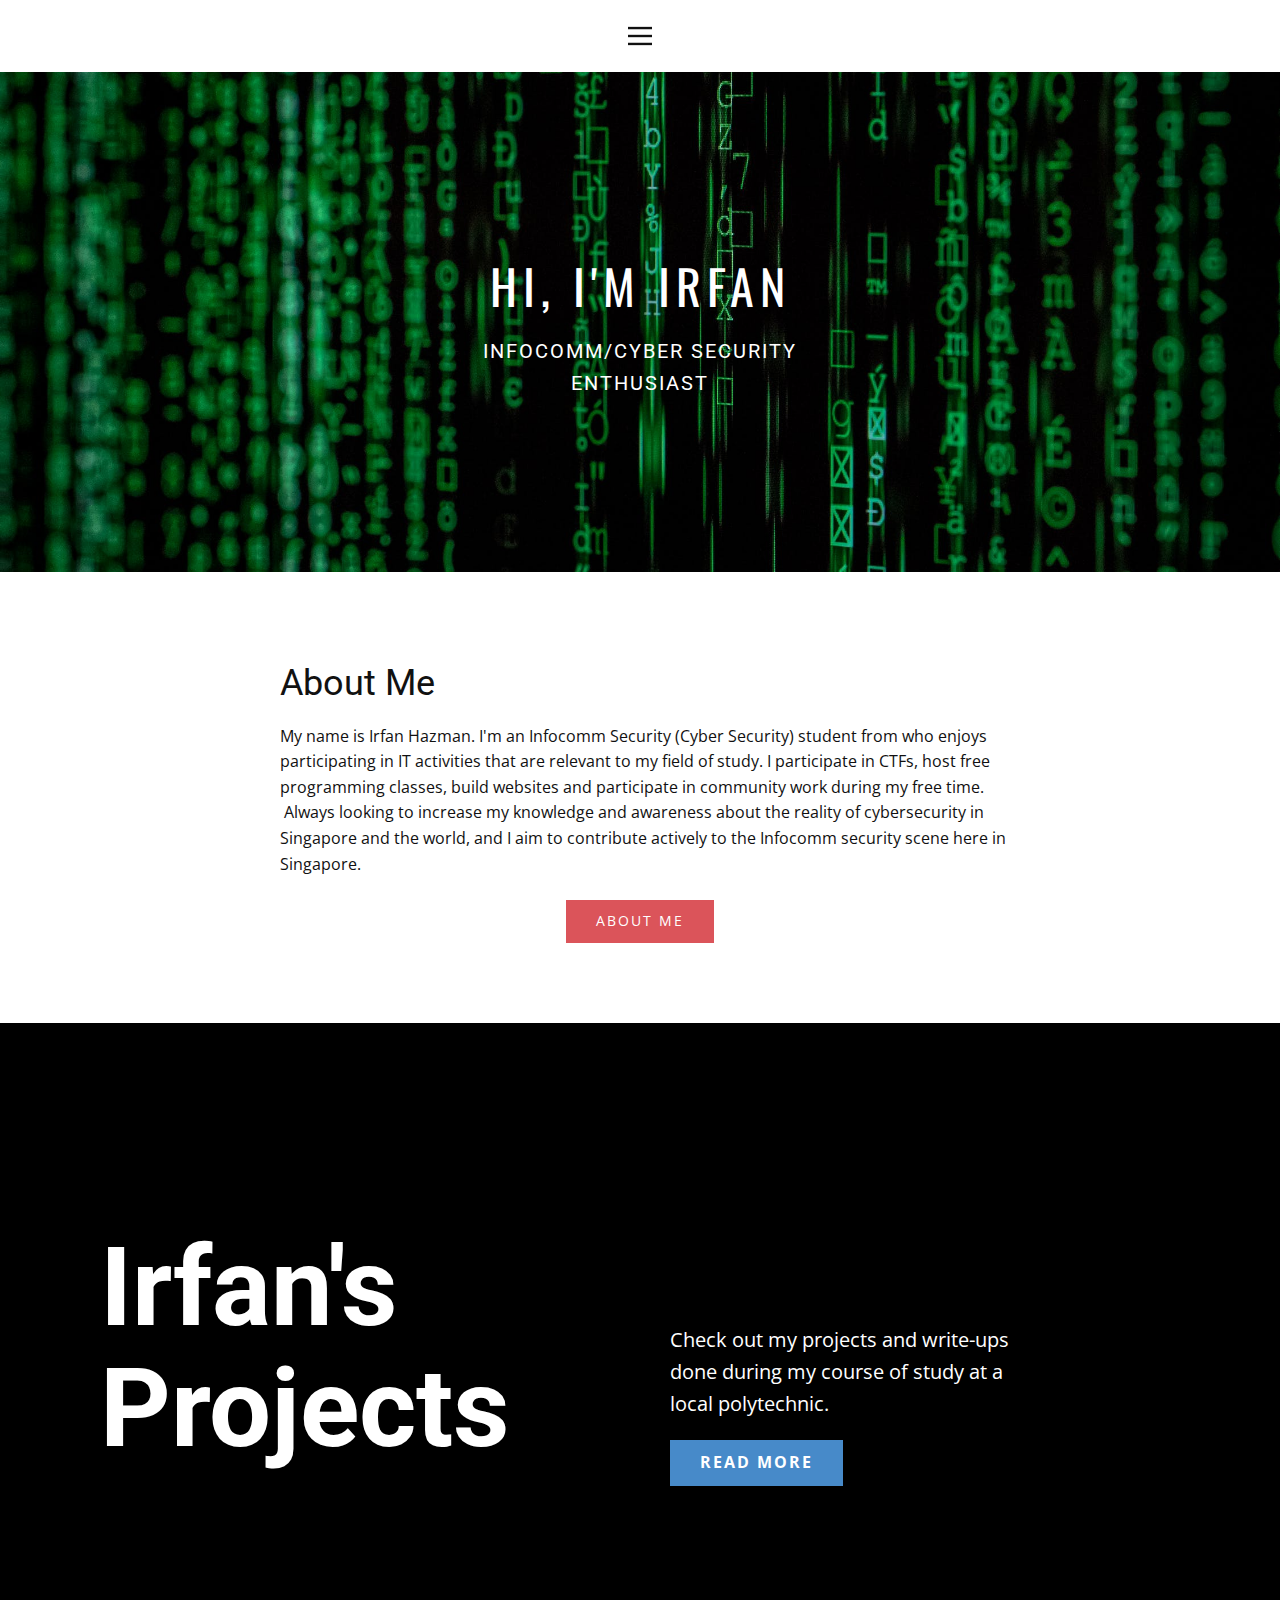
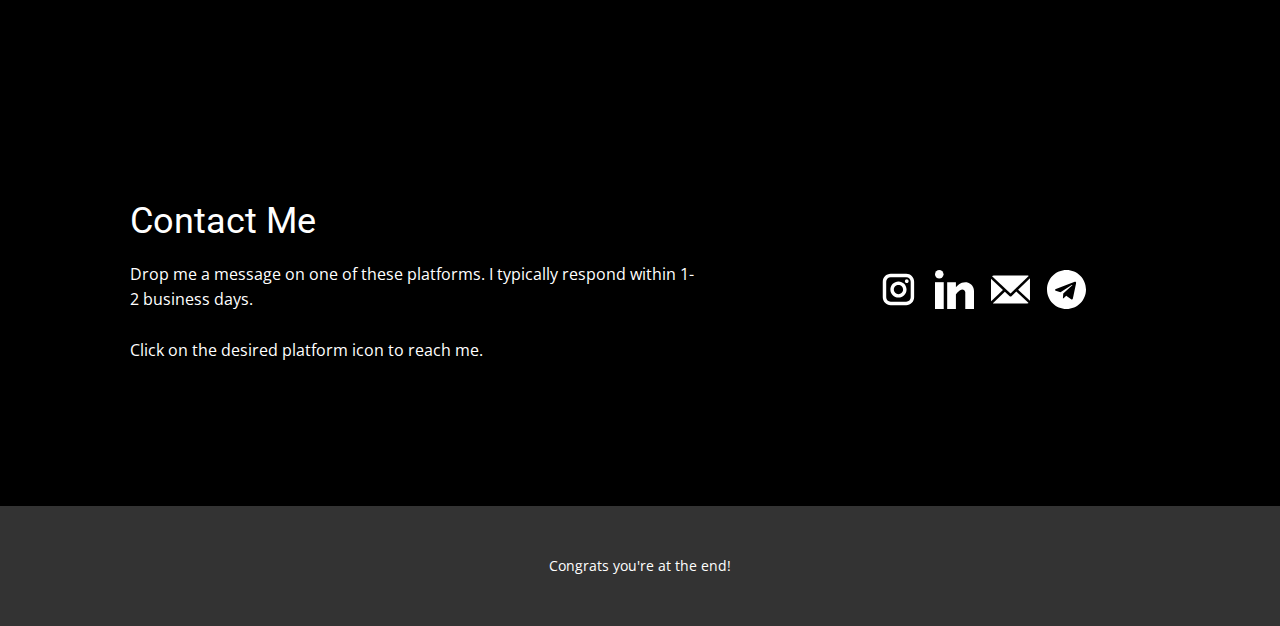
==== index.html @ 9d238572 "Add files via upload" ====
<!DOCTYPE html>
<html style="font-size: 16px;">
  <head>
    <meta name="viewport" content="width=device-width, initial-scale=1.0">
    <meta charset="utf-8">
    <meta name="keywords" content="About Me, Irfan's Projects, Contact Me">
    <meta name="description" content="">
    <meta name="page_type" content="np-template-header-footer-from-plugin">
    <title>Home</title>
    <link rel="stylesheet" href="nicepage.css" media="screen">
<link rel="stylesheet" href="Home.css" media="screen">
    <script class="u-script" type="text/javascript" src="jquery-1.9.1.min.js" defer=""></script>
    <script class="u-script" type="text/javascript" src="nicepage.js" defer=""></script>
    <meta name="generator" content="Nicepage 3.23.8, nicepage.com">
    <link id="u-theme-google-font" rel="stylesheet" href="https://fonts.googleapis.com/css?family=Roboto:100,100i,300,300i,400,400i,500,500i,700,700i,900,900i|Open+Sans:300,300i,400,400i,600,600i,700,700i,800,800i">
    <link id="u-page-google-font" rel="stylesheet" href="https://fonts.googleapis.com/css?family=Oswald:200,300,400,500,600,700">
    
    
    
    
    
    <script type="application/ld+json">{
		"@context": "http://schema.org",
		"@type": "Organization",
		"name": "",
		"url": "/"
}</script>
    <meta name="theme-color" content="#478ac9">
    <meta property="og:title" content="Home">
    <meta property="og:type" content="website">
    <link rel="canonical" href="/">
  </head>
  <body data-home-page="https://website616042.nicepage.io/Home.html?version=d0e477d8-bb2a-49f3-bf88-61b146ef8f13" data-home-page-title="Home" class="u-body"><header class="u-clearfix u-header u-header" id="sec-cc07"><div class="u-clearfix u-sheet u-sheet-1">
        <nav class="u-align-left u-menu u-menu-dropdown u-offcanvas u-menu-1" data-responsive-from="XL">
          <div class="menu-collapse">
            <a class="u-button-style u-nav-link" href="#" style="padding: 4px 0px; font-size: calc(1em + 8px);">
              <svg class="u-svg-link" preserveAspectRatio="xMidYMin slice" viewBox="0 0 302 302" style=""><use xlink:href="#svg-5c50"></use></svg>
              <svg xmlns="http://www.w3.org/2000/svg" xmlns:xlink="http://www.w3.org/1999/xlink" version="1.1" id="svg-5c50" x="0px" y="0px" viewBox="0 0 302 302" style="enable-background:new 0 0 302 302;" xml:space="preserve" class="u-svg-content"><g><rect y="36" width="302" height="30"></rect><rect y="236" width="302" height="30"></rect><rect y="136" width="302" height="30"></rect>
</g><g></g><g></g><g></g><g></g><g></g><g></g><g></g><g></g><g></g><g></g><g></g><g></g><g></g><g></g><g></g></svg>
            </a>
          </div>
          <div class="u-custom-menu u-nav-container">
            <ul class="u-nav u-unstyled u-nav-1"><li class="u-nav-item"><a class="u-button-style u-nav-link" href="Home.html">Home</a>
</li><li class="u-nav-item"><a class="u-button-style u-nav-link" href="About-Me.html">About Me</a>
</li></ul>
          </div>
          <div class="u-custom-menu u-nav-container-collapse">
            <div class="u-align-center u-black u-container-style u-inner-container-layout u-opacity u-opacity-95 u-sidenav">
              <div class="u-sidenav-overflow">
                <div class="u-menu-close"></div>
                <ul class="u-align-center u-nav u-popupmenu-items u-unstyled u-nav-2"><li class="u-nav-item"><a class="u-button-style u-nav-link" href="Home.html">Home</a>
</li><li class="u-nav-item"><a class="u-button-style u-nav-link" href="About-Me.html">About Me</a>
</li></ul>
              </div>
            </div>
            <div class="u-black u-menu-overlay u-opacity u-opacity-70"></div>
          </div>
        </nav>
      </div></header>
    <section class="u-align-center u-clearfix u-image u-section-1" id="sec-747d">
      <div class="u-clearfix u-sheet u-sheet-1">
        <h3 class="u-custom-font u-font-oswald u-text u-text-body-alt-color u-text-default u-text-1">Hi, i'm Irfan</h3>
        <p class="u-custom-font u-heading-font u-text u-text-body-alt-color u-text-2">infocomm/cyber security enthusiast</p>
      </div>
    </section>
    <section class="u-align-center u-clearfix u-section-2" id="sec-9cad">
      <div class="u-clearfix u-sheet u-valign-middle u-sheet-1">
        <div class="u-container-style u-group u-group-1">
          <div class="u-container-layout u-container-layout-1">
            <h2 class="u-text u-text-default u-text-1">About Me</h2>
            <p class="u-text u-text-2">My name is Irfan Hazman. I'm an Infocomm Security (Cyber Security) student from who enjoys participating in IT activities that are relevant to my field of study. I participate in CTFs, host free programming classes, build websites and participate in community work during my free time. &nbsp;Always looking to increase my knowledge and awareness about the reality of cybersecurity in Singapore and the world, and I aim to contribute actively to the Infocomm security scene here in Singapore.</p>
            <a href="#" class="u-btn u-button-style u-palette-2-base u-btn-1">About me</a>
          </div>
        </div>
      </div>
    </section>
    <section class="u-black u-clearfix u-section-3" id="carousel_08a4">
      <div class="u-clearfix u-sheet u-valign-middle-lg u-valign-middle-md u-valign-middle-xl u-sheet-1">
        <div class="u-clearfix u-expanded-width u-layout-wrap u-layout-wrap-1">
          <div class="u-layout">
            <div class="u-layout-row">
              <div class="u-align-right u-container-style u-layout-cell u-size-30 u-layout-cell-1">
                <div class="u-container-layout u-valign-middle u-container-layout-1">
                  <h1 class="u-align-left u-text u-text-1">Irfan's Projects</h1>
                </div>
              </div>
              <div class="u-container-style u-layout-cell u-size-30 u-layout-cell-2">
                <div class="u-container-layout u-valign-middle u-container-layout-2">
                  <p class="u-text u-text-2">Check out my projects and write-ups done during my course of study at a local polytechnic.&nbsp;</p>
                  <a href="/About-Me.html" data-page-id="616522" class="u-btn u-button-style u-palette-1-base u-btn-1" target="_blank">read more</a>
                </div>
              </div>
            </div>
          </div>
        </div>
      </div>
    </section>
    <section class="u-black u-clearfix u-section-4" id="sec-6b41">
      <div class="u-clearfix u-sheet u-valign-middle u-sheet-1">
        <div class="u-clearfix u-expanded-width u-layout-wrap u-layout-wrap-1">
          <div class="u-layout">
            <div class="u-layout-row">
              <div class="u-align-left u-container-style u-layout-cell u-left-cell u-size-32-md u-size-32-sm u-size-32-xs u-size-36-lg u-size-36-xl u-layout-cell-1">
                <div class="u-container-layout u-container-layout-1">
                  <h2 class="u-text u-text-default u-text-1">Contact Me</h2>
                  <p class="u-text u-text-2">Drop me a message on one of these platforms. I typically respond within 1-2 business days.<br>
                    <br>Click on the desired platform icon to reach me.
                  </p>
                </div>
              </div>
              <div class="u-align-left-sm u-align-left-xs u-align-right-lg u-align-right-md u-align-right-xl u-container-style u-layout-cell u-right-cell u-size-24-lg u-size-24-xl u-size-28-md u-size-28-sm u-size-28-xs u-layout-cell-2">
                <div class="u-container-layout u-valign-middle u-container-layout-2">
                  <div class="u-social-icons u-spacing-17 u-social-icons-1">
                    <a class="u-social-url" title="instagram" target="_blank" href="https://instagram.com/nafrizette"><span class="u-icon u-social-icon u-social-instagram u-text-white"><svg class="u-svg-link" preserveAspectRatio="xMidYMin slice" viewBox="0 0 112 112" style=""><use xlink:href="#svg-9d85"></use></svg><svg class="u-svg-content" viewBox="0 0 112 112" x="0" y="0" id="svg-9d85"><path fill="currentColor" d="M55.9,32.9c-12.8,0-23.2,10.4-23.2,23.2s10.4,23.2,23.2,23.2s23.2-10.4,23.2-23.2S68.7,32.9,55.9,32.9z
	 M55.9,69.4c-7.4,0-13.3-6-13.3-13.3c-0.1-7.4,6-13.3,13.3-13.3s13.3,6,13.3,13.3C69.3,63.5,63.3,69.4,55.9,69.4z"></path><path fill="#FFFFFF" d="M79.7,26.8c-3,0-5.4,2.5-5.4,5.4s2.5,5.4,5.4,5.4c3,0,5.4-2.5,5.4-5.4S82.7,26.8,79.7,26.8z"></path><path fill="currentColor" d="M78.2,11H33.5C21,11,10.8,21.3,10.8,33.7v44.7c0,12.6,10.2,22.8,22.7,22.8h44.7c12.6,0,22.7-10.2,22.7-22.7
	V33.7C100.8,21.1,90.6,11,78.2,11z M91,78.4c0,7.1-5.8,12.8-12.8,12.8H33.5c-7.1,0-12.8-5.8-12.8-12.8V33.7
	c0-7.1,5.8-12.8,12.8-12.8h44.7c7.1,0,12.8,5.8,12.8,12.8V78.4z"></path></svg></span>
                    </a>
                    <a class="u-social-url" target="_blank" title="LinkedIn" href="www.linkedin.com/in/irfan-hazman-5611501a7"><span class="u-icon u-social-custom u-social-icon u-text-white u-icon-2"><svg class="u-svg-link" preserveAspectRatio="xMidYMin slice" viewBox="0 0 512 512" style=""><use xlink:href="#svg-ff0d"></use></svg><svg class="u-svg-content" viewBox="0 0 512 512" x="0px" y="0px" id="svg-ff0d" style="enable-background:new 0 0 512 512;"><g><g><rect y="160" width="114.496" height="352"></rect>
</g>
</g><g><g><path d="M426.368,164.128c-1.216-0.384-2.368-0.8-3.648-1.152c-1.536-0.352-3.072-0.64-4.64-0.896    c-6.08-1.216-12.736-2.08-20.544-2.08c-66.752,0-109.088,48.544-123.04,67.296V160H160v352h114.496V320    c0,0,86.528-120.512,123.04-32c0,79.008,0,224,0,224H512V274.464C512,221.28,475.552,176.96,426.368,164.128z"></path>
</g>
</g><g><g><circle cx="56" cy="56" r="56"></circle>
</g>
</g></svg></span>
                    </a>
                    <a class="u-social-url" target="_blank" title="Email" href="mailto:irfanhazman8@gmail.com?subject=via%20irfanhazman.com"><span class="u-icon u-social-email u-social-icon u-text-white u-icon-3"><svg class="u-svg-link" preserveAspectRatio="xMidYMin slice" viewBox="0 0 230.17 230.17" style=""><use xlink:href="#svg-87d4"></use></svg><svg class="u-svg-content" viewBox="0 0 230.17 230.17" x="0px" y="0px" id="svg-87d4" style="enable-background:new 0 0 230.17 230.17;"><g><path d="M230,49.585c0-0.263,0.181-0.519,0.169-0.779l-70.24,67.68l70.156,65.518c0.041-0.468-0.085-0.94-0.085-1.418V49.585z"></path><path d="M149.207,126.901l-28.674,27.588c-1.451,1.396-3.325,2.096-5.2,2.096c-1.836,0-3.672-0.67-5.113-2.013l-28.596-26.647   L11.01,195.989c1.717,0.617,3.56,1.096,5.49,1.096h197.667c2.866,0,5.554-0.873,7.891-2.175L149.207,126.901z"></path><path d="M115.251,138.757L222.447,35.496c-2.427-1.443-5.252-2.411-8.28-2.411H16.5c-3.943,0-7.556,1.531-10.37,3.866   L115.251,138.757z"></path><path d="M0,52.1v128.484c0,1.475,0.339,2.897,0.707,4.256l69.738-67.156L0,52.1z"></path>
</g></svg></span>
                    </a>
                    <a class="u-social-url" target="_blank" title="Telegram" href="t.me/nafrizette"><span class="u-icon u-social-icon u-social-telegram u-icon-4"><svg class="u-svg-link" preserveAspectRatio="xMidYMin slice" viewBox="0 0 24 24" style=""><use xlink:href="#svg-7d54"></use></svg><svg class="u-svg-content" viewBox="0 0 24 24" id="svg-7d54"><path d="m12 24c6.629 0 12-5.371 12-12s-5.371-12-12-12-12 5.371-12 12 5.371 12 12 12zm-6.509-12.26 11.57-4.461c.537-.194 1.006.131.832.943l.001-.001-1.97 9.281c-.146.658-.537.818-1.084.508l-3-2.211-1.447 1.394c-.16.16-.295.295-.605.295l.213-3.053 5.56-5.023c.242-.213-.054-.333-.373-.121l-6.871 4.326-2.962-.924c-.643-.204-.657-.643.136-.953z"></path></svg></span>
                    </a>
                  </div>
                </div>
              </div>
            </div>
          </div>
        </div>
      </div>
    </section>
    
    
    <footer class="u-align-center u-clearfix u-footer u-grey-80 u-footer" id="sec-4594"><div class="u-clearfix u-sheet u-sheet-1">
        <p class="u-small-text u-text u-text-variant u-text-1">Congrats you're at the end!</p>
      </div></footer>
    
  </body>
</html>
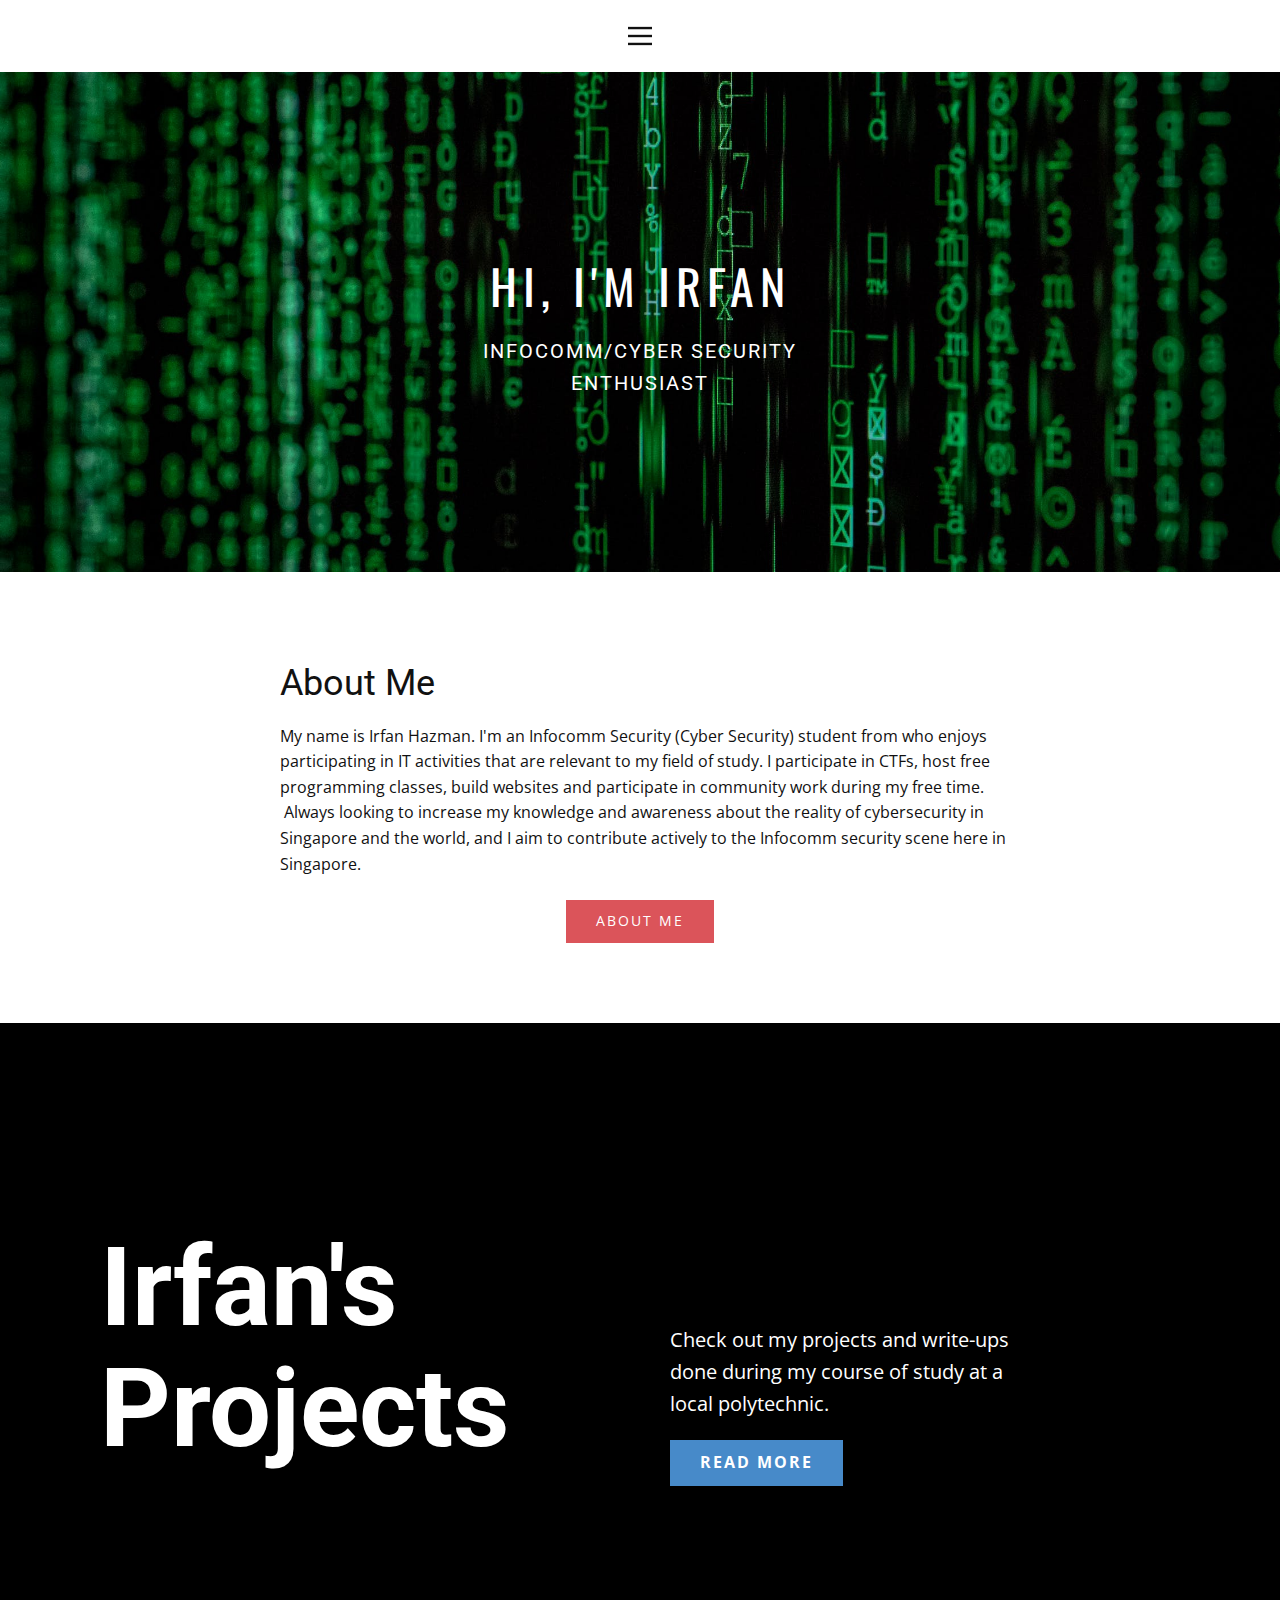
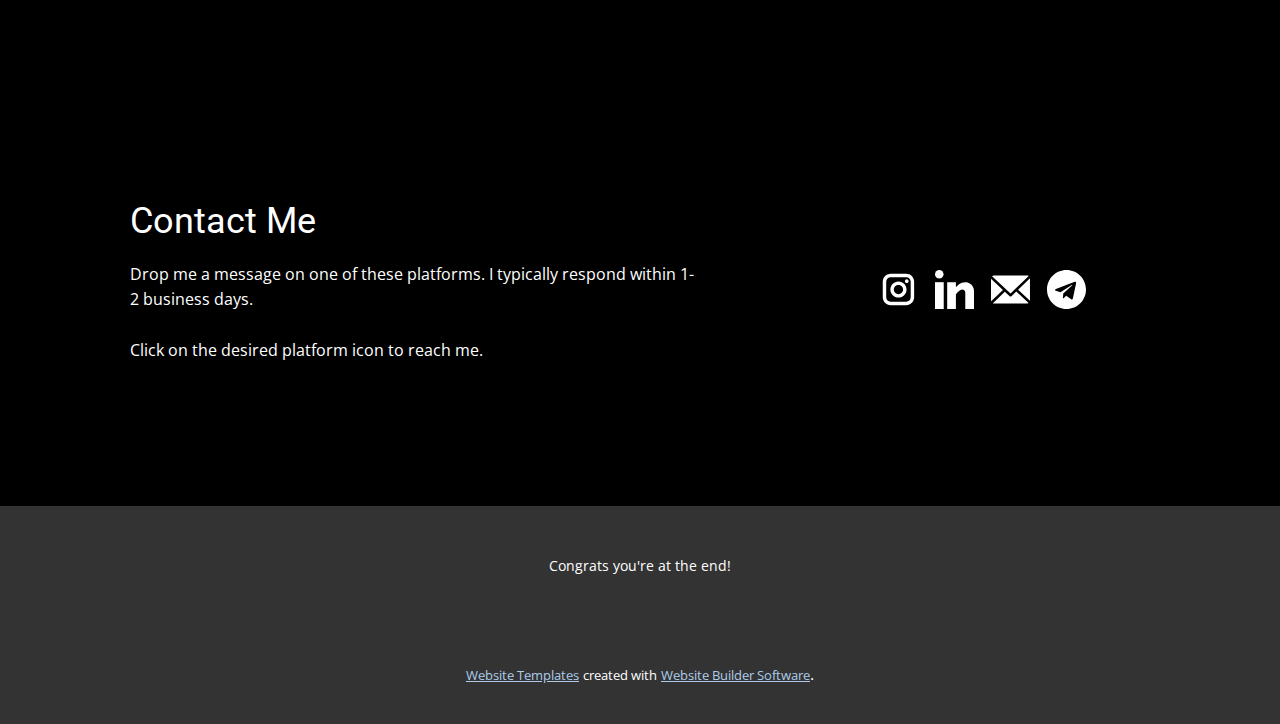
==== commit 490e4ae1: "Add files via upload" ====
--- a/index.html
+++ b/index.html
@@ -30,7 +30,7 @@
     <meta property="og:type" content="website">
     <link rel="canonical" href="/">
   </head>
-  <body data-home-page="https://website616042.nicepage.io/Home.html?version=d0e477d8-bb2a-49f3-bf88-61b146ef8f13" data-home-page-title="Home" class="u-body"><header class="u-clearfix u-header u-header" id="sec-cc07"><div class="u-clearfix u-sheet u-sheet-1">
+  <body data-home-page="https://website616042.nicepage.io/Home.html?version=b8e28761-0992-41d1-b5fb-f48939978d8c" data-home-page-title="Home" class="u-body"><header class="u-clearfix u-header u-header" id="sec-cc07"><div class="u-clearfix u-sheet u-sheet-1">
         <nav class="u-align-left u-menu u-menu-dropdown u-offcanvas u-menu-1" data-responsive-from="XL">
           <div class="menu-collapse">
             <a class="u-button-style u-nav-link" href="#" style="padding: 4px 0px; font-size: calc(1em + 8px);">
@@ -42,6 +42,7 @@
           <div class="u-custom-menu u-nav-container">
             <ul class="u-nav u-unstyled u-nav-1"><li class="u-nav-item"><a class="u-button-style u-nav-link" href="Home.html">Home</a>
 </li><li class="u-nav-item"><a class="u-button-style u-nav-link" href="About-Me.html">About Me</a>
+</li><li class="u-nav-item"><a class="u-button-style u-nav-link" href="My-Projects.html">My Projects</a>
 </li></ul>
           </div>
           <div class="u-custom-menu u-nav-container-collapse">
@@ -50,6 +51,7 @@
                 <div class="u-menu-close"></div>
                 <ul class="u-align-center u-nav u-popupmenu-items u-unstyled u-nav-2"><li class="u-nav-item"><a class="u-button-style u-nav-link" href="Home.html">Home</a>
 </li><li class="u-nav-item"><a class="u-button-style u-nav-link" href="About-Me.html">About Me</a>
+</li><li class="u-nav-item"><a class="u-button-style u-nav-link" href="My-Projects.html">My Projects</a>
 </li></ul>
               </div>
             </div>
@@ -142,6 +144,16 @@
     <footer class="u-align-center u-clearfix u-footer u-grey-80 u-footer" id="sec-4594"><div class="u-clearfix u-sheet u-sheet-1">
         <p class="u-small-text u-text u-text-variant u-text-1">Congrats you're at the end!</p>
       </div></footer>
-    
+    <section class="u-backlink u-clearfix u-grey-80">
+      <a class="u-link" href="https://nicepage.com/website-templates" target="_blank">
+        <span>Website Templates</span>
+      </a>
+      <p class="u-text">
+        <span>created with</span>
+      </p>
+      <a class="u-link" href="https://nicepage.com/" target="_blank">
+        <span>Website Builder Software</span>
+      </a>. 
+    </section>
   </body>
 </html>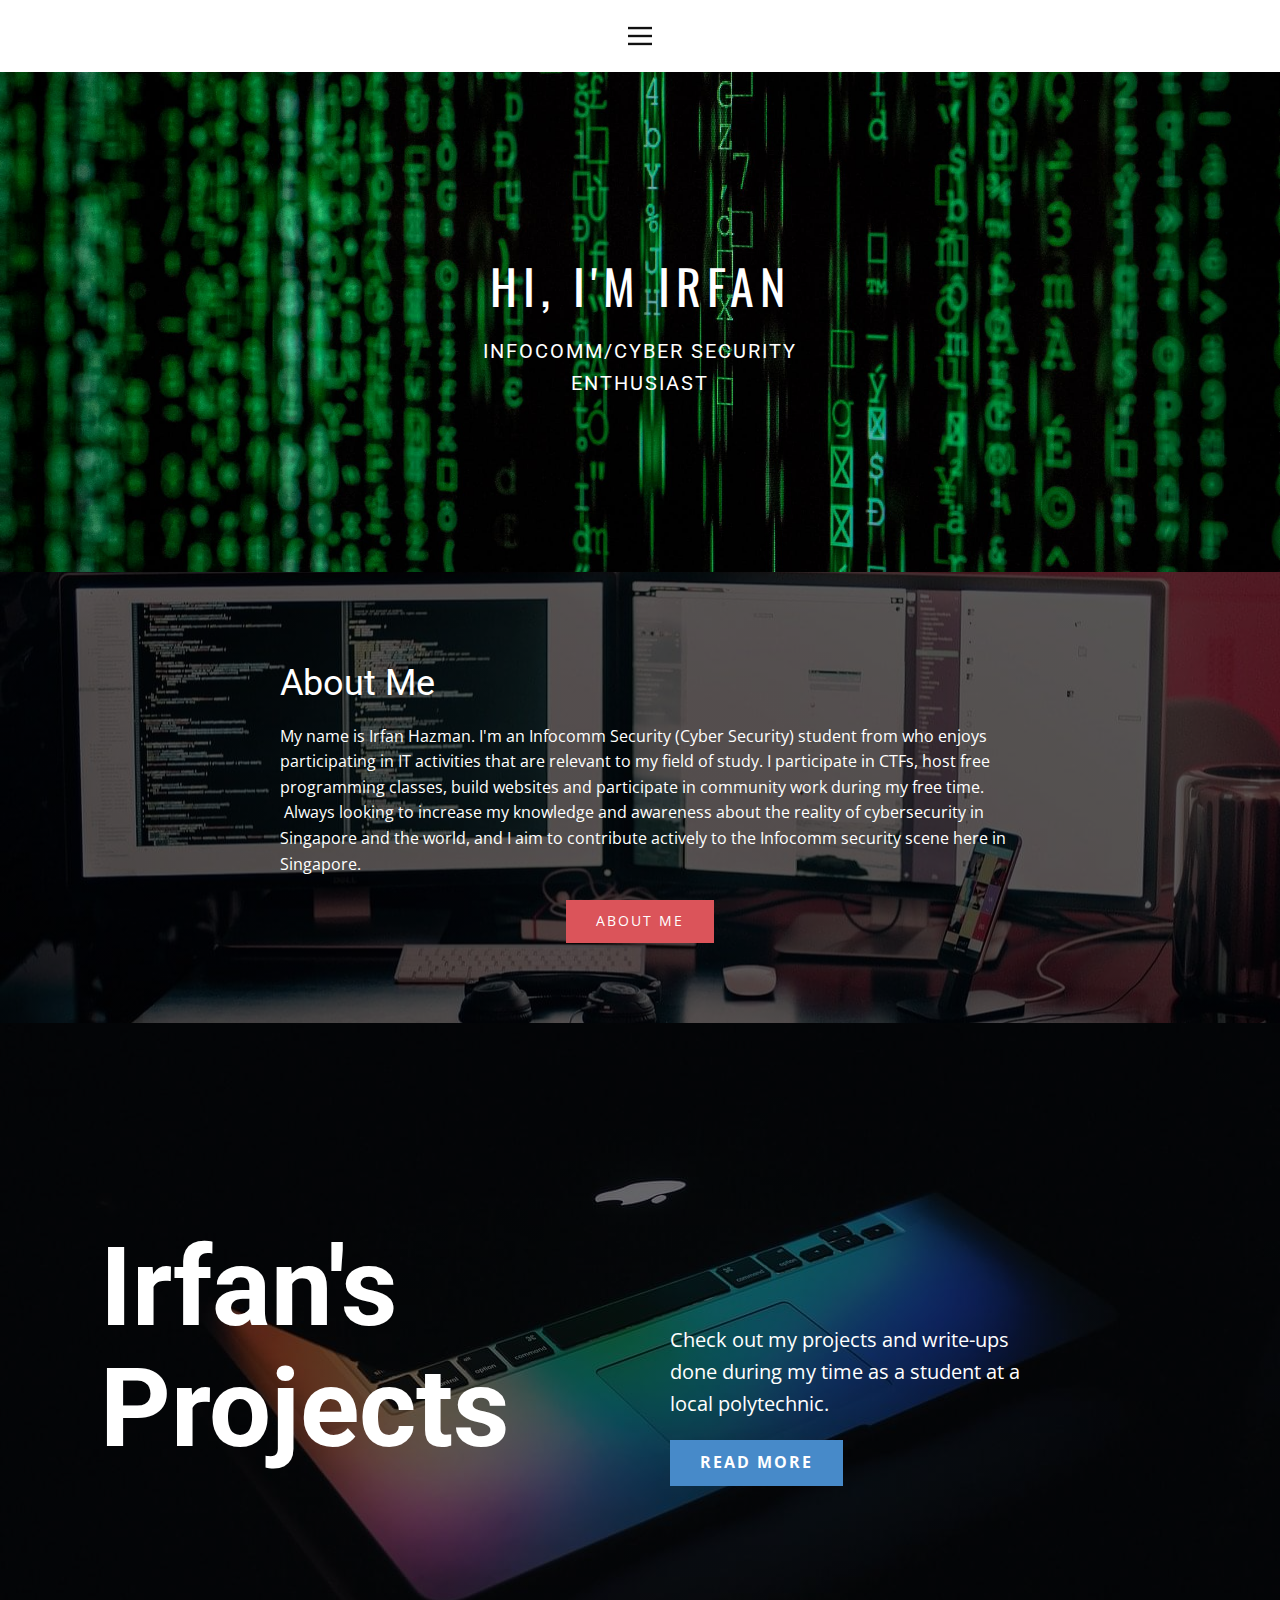
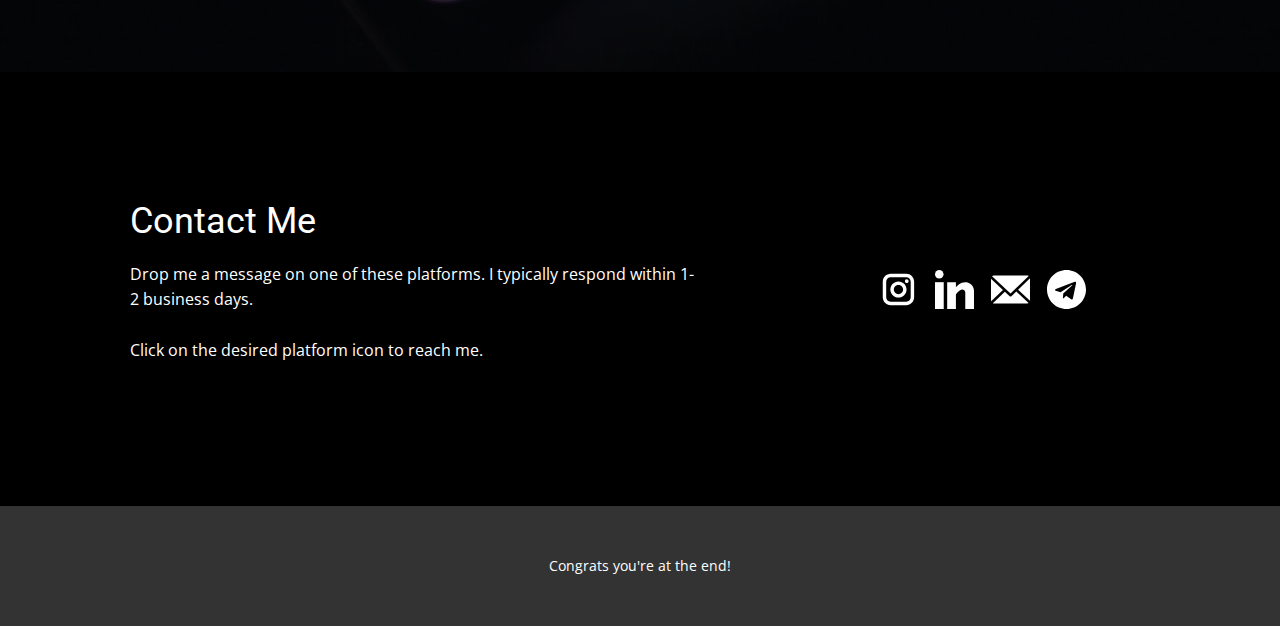
==== commit e0f44698: "Add files via upload" ====
--- a/index.html
+++ b/index.html
@@ -30,7 +30,7 @@
     <meta property="og:type" content="website">
     <link rel="canonical" href="/">
   </head>
-  <body data-home-page="https://website616042.nicepage.io/Home.html?version=b8e28761-0992-41d1-b5fb-f48939978d8c" data-home-page-title="Home" class="u-body"><header class="u-clearfix u-header u-header" id="sec-cc07"><div class="u-clearfix u-sheet u-sheet-1">
+  <body data-home-page="https://website616042.nicepage.io/Home.html?version=88211dd9-b78b-4328-b2d2-34bf9df104f5" data-home-page-title="Home" class="u-body"><header class="u-clearfix u-header u-header" id="sec-cc07"><div class="u-clearfix u-sheet u-sheet-1">
         <nav class="u-align-left u-menu u-menu-dropdown u-offcanvas u-menu-1" data-responsive-from="XL">
           <div class="menu-collapse">
             <a class="u-button-style u-nav-link" href="#" style="padding: 4px 0px; font-size: calc(1em + 8px);">
@@ -42,16 +42,20 @@
           <div class="u-custom-menu u-nav-container">
             <ul class="u-nav u-unstyled u-nav-1"><li class="u-nav-item"><a class="u-button-style u-nav-link" href="Home.html">Home</a>
 </li><li class="u-nav-item"><a class="u-button-style u-nav-link" href="About-Me.html">About Me</a>
-</li><li class="u-nav-item"><a class="u-button-style u-nav-link" href="My-Projects.html">My Projects</a>
+</li><li class="u-nav-item"><a class="u-button-style u-nav-link" href="My-Projects.html">My Projects</a><div class="u-nav-popup"><ul class="u-h-spacing-20 u-nav u-unstyled u-v-spacing-10 u-nav-2"><li class="u-nav-item"><a class="u-button-style u-nav-link u-white" href="ConScan.html">ConScan</a>
+</li></ul>
+</div>
 </li></ul>
           </div>
           <div class="u-custom-menu u-nav-container-collapse">
             <div class="u-align-center u-black u-container-style u-inner-container-layout u-opacity u-opacity-95 u-sidenav">
               <div class="u-sidenav-overflow">
                 <div class="u-menu-close"></div>
-                <ul class="u-align-center u-nav u-popupmenu-items u-unstyled u-nav-2"><li class="u-nav-item"><a class="u-button-style u-nav-link" href="Home.html">Home</a>
+                <ul class="u-align-center u-nav u-popupmenu-items u-unstyled u-nav-3"><li class="u-nav-item"><a class="u-button-style u-nav-link" href="Home.html">Home</a>
 </li><li class="u-nav-item"><a class="u-button-style u-nav-link" href="About-Me.html">About Me</a>
-</li><li class="u-nav-item"><a class="u-button-style u-nav-link" href="My-Projects.html">My Projects</a>
+</li><li class="u-nav-item"><a class="u-button-style u-nav-link" href="My-Projects.html">My Projects</a><div class="u-nav-popup"><ul class="u-h-spacing-20 u-nav u-unstyled u-v-spacing-10 u-nav-4"><li class="u-nav-item"><a class="u-button-style u-nav-link" href="ConScan.html">ConScan</a>
+</li></ul>
+</div>
 </li></ul>
               </div>
             </div>
@@ -65,18 +69,18 @@
         <p class="u-custom-font u-heading-font u-text u-text-body-alt-color u-text-2">infocomm/cyber security enthusiast</p>
       </div>
     </section>
-    <section class="u-align-center u-clearfix u-section-2" id="sec-9cad">
+    <section class="u-align-center u-clearfix u-image u-shading u-section-2" id="sec-9cad" data-image-width="1280" data-image-height="850">
       <div class="u-clearfix u-sheet u-valign-middle u-sheet-1">
         <div class="u-container-style u-group u-group-1">
           <div class="u-container-layout u-container-layout-1">
             <h2 class="u-text u-text-default u-text-1">About Me</h2>
             <p class="u-text u-text-2">My name is Irfan Hazman. I'm an Infocomm Security (Cyber Security) student from who enjoys participating in IT activities that are relevant to my field of study. I participate in CTFs, host free programming classes, build websites and participate in community work during my free time. &nbsp;Always looking to increase my knowledge and awareness about the reality of cybersecurity in Singapore and the world, and I aim to contribute actively to the Infocomm security scene here in Singapore.</p>
-            <a href="#" class="u-btn u-button-style u-palette-2-base u-btn-1">About me</a>
+            <a href="/About-Me.html" data-page-id="616522" class="u-btn u-button-style u-palette-2-base u-btn-1">About me</a>
           </div>
         </div>
       </div>
     </section>
-    <section class="u-black u-clearfix u-section-3" id="carousel_08a4">
+    <section class="u-clearfix u-image u-shading u-section-3" id="carousel_08a4" data-image-width="1280" data-image-height="853">
       <div class="u-clearfix u-sheet u-valign-middle-lg u-valign-middle-md u-valign-middle-xl u-sheet-1">
         <div class="u-clearfix u-expanded-width u-layout-wrap u-layout-wrap-1">
           <div class="u-layout">
@@ -88,8 +92,8 @@
               </div>
               <div class="u-container-style u-layout-cell u-size-30 u-layout-cell-2">
                 <div class="u-container-layout u-valign-middle u-container-layout-2">
-                  <p class="u-text u-text-2">Check out my projects and write-ups done during my course of study at a local polytechnic.&nbsp;</p>
-                  <a href="/About-Me.html" data-page-id="616522" class="u-btn u-button-style u-palette-1-base u-btn-1" target="_blank">read more</a>
+                  <p class="u-text u-text-2">Check out my projects and write-ups done during my time as a student at a local polytechnic.&nbsp;</p>
+                  <a href="/My-Projects.html" data-page-id="616781" class="u-btn u-button-style u-palette-1-base u-btn-1" target="_blank">read more</a>
                 </div>
               </div>
             </div>
@@ -144,16 +148,6 @@
     <footer class="u-align-center u-clearfix u-footer u-grey-80 u-footer" id="sec-4594"><div class="u-clearfix u-sheet u-sheet-1">
         <p class="u-small-text u-text u-text-variant u-text-1">Congrats you're at the end!</p>
       </div></footer>
-    <section class="u-backlink u-clearfix u-grey-80">
-      <a class="u-link" href="https://nicepage.com/website-templates" target="_blank">
-        <span>Website Templates</span>
-      </a>
-      <p class="u-text">
-        <span>created with</span>
-      </p>
-      <a class="u-link" href="https://nicepage.com/" target="_blank">
-        <span>Website Builder Software</span>
-      </a>. 
-    </section>
+    
   </body>
 </html>--- a/nicepage.css
+++ b/nicepage.css
@@ -33983,6 +33983,68 @@
         }
 
         
+        
+        .u-custom-color-4,
+        .u-body.u-custom-color-4,
+        .u-container-style.u-custom-color-4:before,
+        .u-table-alt-custom-color-4 tr:nth-child(even)
+        {
+            color: #ffffff;
+            background-color: #ff0000;
+        }
+
+        .u-button-style.u-custom-color-4,
+        .u-button-style.u-custom-color-4[class*="u-border-"]
+        {
+            color: #ffffff !important;
+            background-color: #ff0000 !important;
+        }
+
+        .u-button-style.u-custom-color-4:hover,
+        .u-button-style.u-custom-color-4[class*="u-border-"]:hover,
+        .u-button-style.u-custom-color-4:focus,
+        .u-button-style.u-custom-color-4[class*="u-border-"]:focus,
+        .u-button-style.u-button-style.u-custom-color-4:active,
+        .u-button-style.u-button-style.u-custom-color-4[class*="u-border-"]:active,
+        .u-button-style.u-button-style.u-custom-color-4.active,
+        .u-button-style.u-button-style.u-custom-color-4[class*="u-border-"].active,
+        li.active > .u-button-style.u-button-style.u-custom-color-4,
+        li.active > .u-button-style.u-button-style.u-custom-color-4[class*="u-border-"]
+        {
+            color: #ffffff !important;
+            background-color: #e60000 !important;
+        }
+
+        .u-hover-custom-color-4:hover,
+        .u-hover-custom-color-4[class*="u-border-"]:hover,
+        .u-hover-custom-color-4:focus,
+        .u-hover-custom-color-4[class*="u-border-"]:focus,
+        .u-active-custom-color-4.u-active.u-active,
+        .u-active-custom-color-4[class*="u-border-"].u-active.u-active,
+        a.u-button-style.u-hover-custom-color-4:hover,
+        a.u-button-style.u-hover-custom-color-4[class*="u-border-"]:hover,
+        a.u-button-style:hover > .u-hover-custom-color-4,
+        a.u-button-style:hover > .u-hover-custom-color-4[class*="u-border-"],
+        a.u-button-style.u-hover-custom-color-4:focus,
+        a.u-button-style.u-hover-custom-color-4[class*="u-border-"]:focus,
+        a.u-button-style.u-button-style.u-active-custom-color-4:active,
+        a.u-button-style.u-button-style.u-active-custom-color-4[class*="u-border-"]:active,
+        a.u-button-style.u-button-style.u-active-custom-color-4.active,
+        a.u-button-style.u-button-style.u-active-custom-color-4[class*="u-border-"].active,
+        a.u-button-style.u-button-style.active > .u-active-custom-color-4,
+        a.u-button-style.u-button-style.active > .u-active-custom-color-4[class*="u-border-"],
+        li.active > a.u-button-style.u-button-style.u-active-custom-color-4,
+        li.active > a.u-button-style.u-button-style.u-active-custom-color-4[class*="u-border-"]
+        {
+            color: #ffffff !important;
+            background-color: #ff0000 !important;
+        }
+
+        a.u-link.u-hover-custom-color-4:hover {
+            color: #ff0000 !important;
+        }
+
+        
 
         
         .u-border-custom-color-1,
@@ -34126,6 +34188,54 @@
         .u-link.u-border-custom-color-3[class*="u-border-"]:hover
         {
             border-color: #cd2e64 !important;
+        }
+        
+        
+        .u-border-custom-color-4,
+        .u-separator-custom-color-4:after
+        {
+            border-color: #ff0000;
+            stroke: #ff0000;
+        }
+
+        .u-button-style.u-border-custom-color-4
+        {
+            border-color: #ff0000 !important;
+            color: #ff0000 !important;
+            background-color: transparent !important;
+        }
+
+        .u-button-style.u-border-custom-color-4:hover,
+        .u-button-style.u-border-custom-color-4:focus
+        {
+            border-color: transparent !important;
+            color: #e60000 !important;
+            background-color: transparent !important;
+        }
+
+        .u-border-hover-custom-color-4:hover,
+        .u-border-hover-custom-color-4:focus,
+        .u-border-active-custom-color-4.u-active.u-active,
+        a.u-button-style.u-border-hover-custom-color-4:hover,
+        a.u-button-style:hover > .u-border-hover-custom-color-4,
+        a.u-button-style.u-border-hover-custom-color-4:focus,
+        a.u-button-style.u-button-style.u-border-active-custom-color-4:active,
+        a.u-button-style.u-button-style.u-border-active-custom-color-4.active,
+        a.u-button-style.u-button-style.active > .u-border-active-custom-color-4,
+        li.active > a.u-button-style.u-button-style.u-border-active-custom-color-4
+        {
+            color: #ff0000 !important;
+            border-color: #ff0000 !important;
+        }
+
+        .u-link.u-border-custom-color-4[class*="u-border-"]
+        {
+            border-color: #ff0000 !important;
+        }
+
+        .u-link.u-border-custom-color-4[class*="u-border-"]:hover
+        {
+            border-color: #e60000 !important;
         }
         
 
@@ -34304,6 +34414,65 @@
         a.u-link.u-text-hover-custom-color-3:hover
         {
             color: #d54274 !important;
+        }
+        
+        
+        .u-text-custom-color-4,
+        a.u-button-style.u-text-custom-color-4,
+        a.u-button-style.u-text-custom-color-4[class*="u-border-"]
+        {
+            color: #ff0000 !important;
+        }
+
+        a.u-button-style.u-text-custom-color-4:hover,
+        a.u-button-style.u-text-custom-color-4[class*="u-border-"]:hover,
+        a.u-button-style.u-text-custom-color-4:focus,
+        a.u-button-style.u-text-custom-color-4[class*="u-border-"]:focus,
+        a.u-button-style.u-button-style.u-text-custom-color-4:active,
+        a.u-button-style.u-button-style.u-text-custom-color-4[class*="u-border-"]:active,
+        a.u-button-style.u-button-style.u-text-custom-color-4.active,
+        a.u-button-style.u-button-style.u-text-custom-color-4[class*="u-border-"].active
+        {
+            color: #e60000 !important;
+        }
+
+        a.u-button-style:hover > .u-text-hover-custom-color-4,
+        a.u-button-style:hover > .u-text-hover-custom-color-4[class*="u-border-"],
+        a.u-button-style.u-button-style.u-text-hover-custom-color-4:hover,
+        a.u-button-style.u-button-style.u-text-hover-custom-color-4[class*="u-border-"]:hover,
+        a.u-button-style.u-button-style.u-text-hover-custom-color-4:focus,
+        a.u-button-style.u-button-style.u-text-hover-custom-color-4[class*="u-border-"]:focus,
+        a.u-button-style.u-button-style.u-button-style.u-text-active-custom-color-4:active,
+        a.u-button-style.u-button-style.u-button-style.u-text-active-custom-color-4[class*="u-border-"]:active,
+        a.u-button-style.u-button-style.u-button-style.u-text-active-custom-color-4.active,
+        a.u-button-style.u-button-style.u-button-style.u-text-active-custom-color-4[class*="u-border-"].active,
+        a.u-button-style.u-button-style.active > .u-text-active-custom-color-4,
+        a.u-button-style.u-button-style.active > .u-text-active-custom-color-4[class*="u-border-"],
+        :not(.level-2) > .u-nav > .u-nav-item > a.u-nav-link.u-text-hover-custom-color-4:hover,
+        :not(.level-2) > .u-nav > .u-nav-item > a.u-nav-link.u-nav-link.u-text-active-custom-color-4.active,
+        .u-popupmenu-items.u-text-hover-custom-color-4 .u-nav-link:hover,
+        .u-popupmenu-items.u-popupmenu-items.u-text-active-custom-color-4 .u-nav-link.active
+        {
+            color: #ff0000 !important;
+        }
+
+        .u-text-custom-color-4 svg,
+        .u-text-hover-custom-color-4:hover svg,
+        .u-button-style:hover > .u-text-hover-custom-color-4 svg,
+        .u-button-style.u-button-style.active > .u-text-active-custom-color-4 svg,
+        .u-text-hover-custom-color-4:focus svg
+        {
+            fill: #ff0000;
+        }
+
+        .u-link.u-text-custom-color-4:hover
+        {
+            color: #e60000 !important;
+        }
+
+        a.u-link.u-text-hover-custom-color-4:hover
+        {
+            color: #ff0000 !important;
         }
 
         
@@ -34554,25 +34723,25 @@
         /** color-rules **/
 
         /** alt-color-rules **/
-        .u-custom-color-1 a,.u-custom-color-2 a,.u-custom-color-3 a,.u-body-color a,.u-palette-1-base a,.u-palette-1-dark-3 a,.u-palette-1-dark-2 a,.u-palette-1-dark-1 a,.u-palette-1 a,.u-palette-1-light-1 a,.u-palette-2-base a,.u-palette-2-dark-3 a,.u-palette-2-dark-2 a,.u-palette-2-dark-1 a,.u-palette-2 a,.u-palette-2-light-1 a,.u-palette-3-dark-3 a,.u-palette-3-dark-2 a,.u-palette-3-dark-1 a,.u-palette-4-base a,.u-palette-4-dark-3 a,.u-palette-4-dark-2 a,.u-palette-4-dark-1 a,.u-palette-5-dark-3 a,.u-palette-5-dark-2 a,.u-palette-5-dark-1 a,.u-grey-40 a,.u-grey-30 a,.u-grey-90 a,.u-grey-80 a,.u-grey-75 a,.u-black a,.u-grey-70 a,.u-grey-60 a,.u-grey-50 a,.u-grey-dark-3 a,.u-grey-dark-2 a,.u-grey-dark-1 a,.u-grey a,.u-shading a,.u-overlap-contrast .u-header a:not(.u-nav-link):not(.u-btn)
+        .u-custom-color-1 a,.u-custom-color-2 a,.u-custom-color-3 a,.u-custom-color-4 a,.u-body-color a,.u-palette-1-base a,.u-palette-1-dark-3 a,.u-palette-1-dark-2 a,.u-palette-1-dark-1 a,.u-palette-1 a,.u-palette-1-light-1 a,.u-palette-2-base a,.u-palette-2-dark-3 a,.u-palette-2-dark-2 a,.u-palette-2-dark-1 a,.u-palette-2 a,.u-palette-2-light-1 a,.u-palette-3-dark-3 a,.u-palette-3-dark-2 a,.u-palette-3-dark-1 a,.u-palette-4-base a,.u-palette-4-dark-3 a,.u-palette-4-dark-2 a,.u-palette-4-dark-1 a,.u-palette-5-dark-3 a,.u-palette-5-dark-2 a,.u-palette-5-dark-1 a,.u-grey-40 a,.u-grey-30 a,.u-grey-90 a,.u-grey-80 a,.u-grey-75 a,.u-black a,.u-grey-70 a,.u-grey-60 a,.u-grey-50 a,.u-grey-dark-3 a,.u-grey-dark-2 a,.u-grey-dark-1 a,.u-grey a,.u-shading a,.u-overlap-contrast .u-header a:not(.u-nav-link):not(.u-btn)
         {
         color: #adcce9;
         }
-        .u-custom-color-1 a:hover,.u-custom-color-2 a:hover,.u-custom-color-3 a:hover,.u-body-color a:hover,.u-palette-1-base a:hover,.u-palette-1-dark-3 a:hover,.u-palette-1-dark-2 a:hover,.u-palette-1-dark-1 a:hover,.u-palette-1 a:hover,.u-palette-1-light-1 a:hover,.u-palette-2-base a:hover,.u-palette-2-dark-3 a:hover,.u-palette-2-dark-2 a:hover,.u-palette-2-dark-1 a:hover,.u-palette-2 a:hover,.u-palette-2-light-1 a:hover,.u-palette-3-dark-3 a:hover,.u-palette-3-dark-2 a:hover,.u-palette-3-dark-1 a:hover,.u-palette-4-base a:hover,.u-palette-4-dark-3 a:hover,.u-palette-4-dark-2 a:hover,.u-palette-4-dark-1 a:hover,.u-palette-5-dark-3 a:hover,.u-palette-5-dark-2 a:hover,.u-palette-5-dark-1 a:hover,.u-grey-40 a:hover,.u-grey-30 a:hover,.u-grey-90 a:hover,.u-grey-80 a:hover,.u-grey-75 a:hover,.u-black a:hover,.u-grey-70 a:hover,.u-grey-60 a:hover,.u-grey-50 a:hover,.u-grey-dark-3 a:hover,.u-grey-dark-2 a:hover,.u-grey-dark-1 a:hover,.u-grey a:hover
+        .u-custom-color-1 a:hover,.u-custom-color-2 a:hover,.u-custom-color-3 a:hover,.u-custom-color-4 a:hover,.u-body-color a:hover,.u-palette-1-base a:hover,.u-palette-1-dark-3 a:hover,.u-palette-1-dark-2 a:hover,.u-palette-1-dark-1 a:hover,.u-palette-1 a:hover,.u-palette-1-light-1 a:hover,.u-palette-2-base a:hover,.u-palette-2-dark-3 a:hover,.u-palette-2-dark-2 a:hover,.u-palette-2-dark-1 a:hover,.u-palette-2 a:hover,.u-palette-2-light-1 a:hover,.u-palette-3-dark-3 a:hover,.u-palette-3-dark-2 a:hover,.u-palette-3-dark-1 a:hover,.u-palette-4-base a:hover,.u-palette-4-dark-3 a:hover,.u-palette-4-dark-2 a:hover,.u-palette-4-dark-1 a:hover,.u-palette-5-dark-3 a:hover,.u-palette-5-dark-2 a:hover,.u-palette-5-dark-1 a:hover,.u-grey-40 a:hover,.u-grey-30 a:hover,.u-grey-90 a:hover,.u-grey-80 a:hover,.u-grey-75 a:hover,.u-black a:hover,.u-grey-70 a:hover,.u-grey-60 a:hover,.u-grey-50 a:hover,.u-grey-dark-3 a:hover,.u-grey-dark-2 a:hover,.u-grey-dark-1 a:hover,.u-grey a:hover
         {
         color: #a1a1a1;
         }
-        .u-custom-color-1 .u-btn,.u-custom-color-2 .u-btn,.u-custom-color-3 .u-btn,.u-body-color .u-btn,.u-palette-1-base .u-btn,.u-palette-1-dark-3 .u-btn,.u-palette-1-dark-2 .u-btn,.u-palette-1-dark-1 .u-btn,.u-palette-1 .u-btn,.u-palette-1-light-1 .u-btn,.u-palette-2-base .u-btn,.u-palette-2-dark-3 .u-btn,.u-palette-2-dark-2 .u-btn,.u-palette-2-dark-1 .u-btn,.u-palette-2 .u-btn,.u-palette-2-light-1 .u-btn,.u-palette-3-dark-3 .u-btn,.u-palette-3-dark-2 .u-btn,.u-palette-3-dark-1 .u-btn,.u-palette-4-base .u-btn,.u-palette-4-dark-3 .u-btn,.u-palette-4-dark-2 .u-btn,.u-palette-4-dark-1 .u-btn,.u-palette-5-dark-3 .u-btn,.u-palette-5-dark-2 .u-btn,.u-palette-5-dark-1 .u-btn,.u-grey-40 .u-btn,.u-grey-30 .u-btn,.u-grey-90 .u-btn,.u-grey-80 .u-btn,.u-grey-75 .u-btn,.u-black .u-btn,.u-grey-70 .u-btn,.u-grey-60 .u-btn,.u-grey-50 .u-btn,.u-grey-dark-3 .u-btn,.u-grey-dark-2 .u-btn,.u-grey-dark-1 .u-btn,.u-grey .u-btn,.u-shading .u-btn,.u-overlap-contrast .u-header .u-btn
+        .u-custom-color-1 .u-btn,.u-custom-color-2 .u-btn,.u-custom-color-3 .u-btn,.u-custom-color-4 .u-btn,.u-body-color .u-btn,.u-palette-1-base .u-btn,.u-palette-1-dark-3 .u-btn,.u-palette-1-dark-2 .u-btn,.u-palette-1-dark-1 .u-btn,.u-palette-1 .u-btn,.u-palette-1-light-1 .u-btn,.u-palette-2-base .u-btn,.u-palette-2-dark-3 .u-btn,.u-palette-2-dark-2 .u-btn,.u-palette-2-dark-1 .u-btn,.u-palette-2 .u-btn,.u-palette-2-light-1 .u-btn,.u-palette-3-dark-3 .u-btn,.u-palette-3-dark-2 .u-btn,.u-palette-3-dark-1 .u-btn,.u-palette-4-base .u-btn,.u-palette-4-dark-3 .u-btn,.u-palette-4-dark-2 .u-btn,.u-palette-4-dark-1 .u-btn,.u-palette-5-dark-3 .u-btn,.u-palette-5-dark-2 .u-btn,.u-palette-5-dark-1 .u-btn,.u-grey-40 .u-btn,.u-grey-30 .u-btn,.u-grey-90 .u-btn,.u-grey-80 .u-btn,.u-grey-75 .u-btn,.u-black .u-btn,.u-grey-70 .u-btn,.u-grey-60 .u-btn,.u-grey-50 .u-btn,.u-grey-dark-3 .u-btn,.u-grey-dark-2 .u-btn,.u-grey-dark-1 .u-btn,.u-grey .u-btn,.u-shading .u-btn,.u-overlap-contrast .u-header .u-btn
         {
         background-color: #adcce9;
         color: #000000;
         }
-        .u-custom-color-1 .u-btn:hover,.u-custom-color-2 .u-btn:hover,.u-custom-color-3 .u-btn:hover,.u-body-color .u-btn:hover,.u-palette-1-base .u-btn:hover,.u-palette-1-dark-3 .u-btn:hover,.u-palette-1-dark-2 .u-btn:hover,.u-palette-1-dark-1 .u-btn:hover,.u-palette-1 .u-btn:hover,.u-palette-1-light-1 .u-btn:hover,.u-palette-2-base .u-btn:hover,.u-palette-2-dark-3 .u-btn:hover,.u-palette-2-dark-2 .u-btn:hover,.u-palette-2-dark-1 .u-btn:hover,.u-palette-2 .u-btn:hover,.u-palette-2-light-1 .u-btn:hover,.u-palette-3-dark-3 .u-btn:hover,.u-palette-3-dark-2 .u-btn:hover,.u-palette-3-dark-1 .u-btn:hover,.u-palette-4-base .u-btn:hover,.u-palette-4-dark-3 .u-btn:hover,.u-palette-4-dark-2 .u-btn:hover,.u-palette-4-dark-1 .u-btn:hover,.u-palette-5-dark-3 .u-btn:hover,.u-palette-5-dark-2 .u-btn:hover,.u-palette-5-dark-1 .u-btn:hover,.u-grey-40 .u-btn:hover,.u-grey-30 .u-btn:hover,.u-grey-90 .u-btn:hover,.u-grey-80 .u-btn:hover,.u-grey-75 .u-btn:hover,.u-black .u-btn:hover,.u-grey-70 .u-btn:hover,.u-grey-60 .u-btn:hover,.u-grey-50 .u-btn:hover,.u-grey-dark-3 .u-btn:hover,.u-grey-dark-2 .u-btn:hover,.u-grey-dark-1 .u-btn:hover,.u-grey .u-btn:hover,.u-shading .u-btn:hover,.u-overlap-contrast .u-header .u-btn:hover
+        .u-custom-color-1 .u-btn:hover,.u-custom-color-2 .u-btn:hover,.u-custom-color-3 .u-btn:hover,.u-custom-color-4 .u-btn:hover,.u-body-color .u-btn:hover,.u-palette-1-base .u-btn:hover,.u-palette-1-dark-3 .u-btn:hover,.u-palette-1-dark-2 .u-btn:hover,.u-palette-1-dark-1 .u-btn:hover,.u-palette-1 .u-btn:hover,.u-palette-1-light-1 .u-btn:hover,.u-palette-2-base .u-btn:hover,.u-palette-2-dark-3 .u-btn:hover,.u-palette-2-dark-2 .u-btn:hover,.u-palette-2-dark-1 .u-btn:hover,.u-palette-2 .u-btn:hover,.u-palette-2-light-1 .u-btn:hover,.u-palette-3-dark-3 .u-btn:hover,.u-palette-3-dark-2 .u-btn:hover,.u-palette-3-dark-1 .u-btn:hover,.u-palette-4-base .u-btn:hover,.u-palette-4-dark-3 .u-btn:hover,.u-palette-4-dark-2 .u-btn:hover,.u-palette-4-dark-1 .u-btn:hover,.u-palette-5-dark-3 .u-btn:hover,.u-palette-5-dark-2 .u-btn:hover,.u-palette-5-dark-1 .u-btn:hover,.u-grey-40 .u-btn:hover,.u-grey-30 .u-btn:hover,.u-grey-90 .u-btn:hover,.u-grey-80 .u-btn:hover,.u-grey-75 .u-btn:hover,.u-black .u-btn:hover,.u-grey-70 .u-btn:hover,.u-grey-60 .u-btn:hover,.u-grey-50 .u-btn:hover,.u-grey-dark-3 .u-btn:hover,.u-grey-dark-2 .u-btn:hover,.u-grey-dark-1 .u-btn:hover,.u-grey .u-btn:hover,.u-shading .u-btn:hover,.u-overlap-contrast .u-header .u-btn:hover
         {
         background-color: #8db8e0;
         color: #ffffff;
         }
-        .u-custom-color-1 .u-btn:active,.u-custom-color-2 .u-btn:active,.u-custom-color-3 .u-btn:active,.u-body-color .u-btn:active,.u-palette-1-base .u-btn:active,.u-palette-1-dark-3 .u-btn:active,.u-palette-1-dark-2 .u-btn:active,.u-palette-1-dark-1 .u-btn:active,.u-palette-1 .u-btn:active,.u-palette-1-light-1 .u-btn:active,.u-palette-2-base .u-btn:active,.u-palette-2-dark-3 .u-btn:active,.u-palette-2-dark-2 .u-btn:active,.u-palette-2-dark-1 .u-btn:active,.u-palette-2 .u-btn:active,.u-palette-2-light-1 .u-btn:active,.u-palette-3-dark-3 .u-btn:active,.u-palette-3-dark-2 .u-btn:active,.u-palette-3-dark-1 .u-btn:active,.u-palette-4-base .u-btn:active,.u-palette-4-dark-3 .u-btn:active,.u-palette-4-dark-2 .u-btn:active,.u-palette-4-dark-1 .u-btn:active,.u-palette-5-dark-3 .u-btn:active,.u-palette-5-dark-2 .u-btn:active,.u-palette-5-dark-1 .u-btn:active,.u-grey-40 .u-btn:active,.u-grey-30 .u-btn:active,.u-grey-90 .u-btn:active,.u-grey-80 .u-btn:active,.u-grey-75 .u-btn:active,.u-black .u-btn:active,.u-grey-70 .u-btn:active,.u-grey-60 .u-btn:active,.u-grey-50 .u-btn:active,.u-grey-dark-3 .u-btn:active,.u-grey-dark-2 .u-btn:active,.u-grey-dark-1 .u-btn:active,.u-grey .u-btn:active,.u-shading .u-btn:active,.u-overlap-contrast .u-header .u-btn:active
+        .u-custom-color-1 .u-btn:active,.u-custom-color-2 .u-btn:active,.u-custom-color-3 .u-btn:active,.u-custom-color-4 .u-btn:active,.u-body-color .u-btn:active,.u-palette-1-base .u-btn:active,.u-palette-1-dark-3 .u-btn:active,.u-palette-1-dark-2 .u-btn:active,.u-palette-1-dark-1 .u-btn:active,.u-palette-1 .u-btn:active,.u-palette-1-light-1 .u-btn:active,.u-palette-2-base .u-btn:active,.u-palette-2-dark-3 .u-btn:active,.u-palette-2-dark-2 .u-btn:active,.u-palette-2-dark-1 .u-btn:active,.u-palette-2 .u-btn:active,.u-palette-2-light-1 .u-btn:active,.u-palette-3-dark-3 .u-btn:active,.u-palette-3-dark-2 .u-btn:active,.u-palette-3-dark-1 .u-btn:active,.u-palette-4-base .u-btn:active,.u-palette-4-dark-3 .u-btn:active,.u-palette-4-dark-2 .u-btn:active,.u-palette-4-dark-1 .u-btn:active,.u-palette-5-dark-3 .u-btn:active,.u-palette-5-dark-2 .u-btn:active,.u-palette-5-dark-1 .u-btn:active,.u-grey-40 .u-btn:active,.u-grey-30 .u-btn:active,.u-grey-90 .u-btn:active,.u-grey-80 .u-btn:active,.u-grey-75 .u-btn:active,.u-black .u-btn:active,.u-grey-70 .u-btn:active,.u-grey-60 .u-btn:active,.u-grey-50 .u-btn:active,.u-grey-dark-3 .u-btn:active,.u-grey-dark-2 .u-btn:active,.u-grey-dark-1 .u-btn:active,.u-grey .u-btn:active,.u-shading .u-btn:active,.u-overlap-contrast .u-header .u-btn:active
         {
         background-color: #8db8e0;
         color: #ffffff;
@@ -34602,6 +34771,14 @@
   font-size: 1rem;
 }
 
+.u-header .u-nav-3 {
+  font-size: 1rem;
+}
+
+.u-header .u-nav-4 {
+  font-size: 1rem;
+}
+
 
 
 
--- a/Home.css
+++ b/Home.css
@@ -52,7 +52,12 @@
   .u-section-1 .u-text-2 {
     width: 340px;
   }
-}.u-section-2 .u-sheet-1 {
+}.u-section-2 {
+  background-image: linear-gradient(0deg, rgba(0,0,0,0.65), rgba(0,0,0,0.65)), url("images/g534fdd381e393e82aac5e1316c78af26297dbb101c88c0f9ae69da83bb2792c00b5992e514de77c4bc513ff5aaddccd41bd3ad8f494b6d17b9655803c2413b66_1280.jpg");
+  background-position: 50% 50%;
+}
+
+.u-section-2 .u-sheet-1 {
   min-height: 451px;
 }
 
@@ -110,7 +115,8 @@
     margin-bottom: -13px;
   }
 }.u-section-3 {
-  background-image: none;
+  background-image: linear-gradient(0deg, rgba(0,0,0,0.55), rgba(0,0,0,0.55)), url("images/g4895f0316b0c47861b5bf1631afb02f129e16d7209260bc8f55a73ff2bb19a76b5d0cf9a01d9da98e95e4b9606aa58f0b650bb79a4fbcb88a33ff9fa2ecae86f_1280.jpg");
+  background-position: 50% 50%;
 }
 
 .u-section-3 .u-sheet-1 {
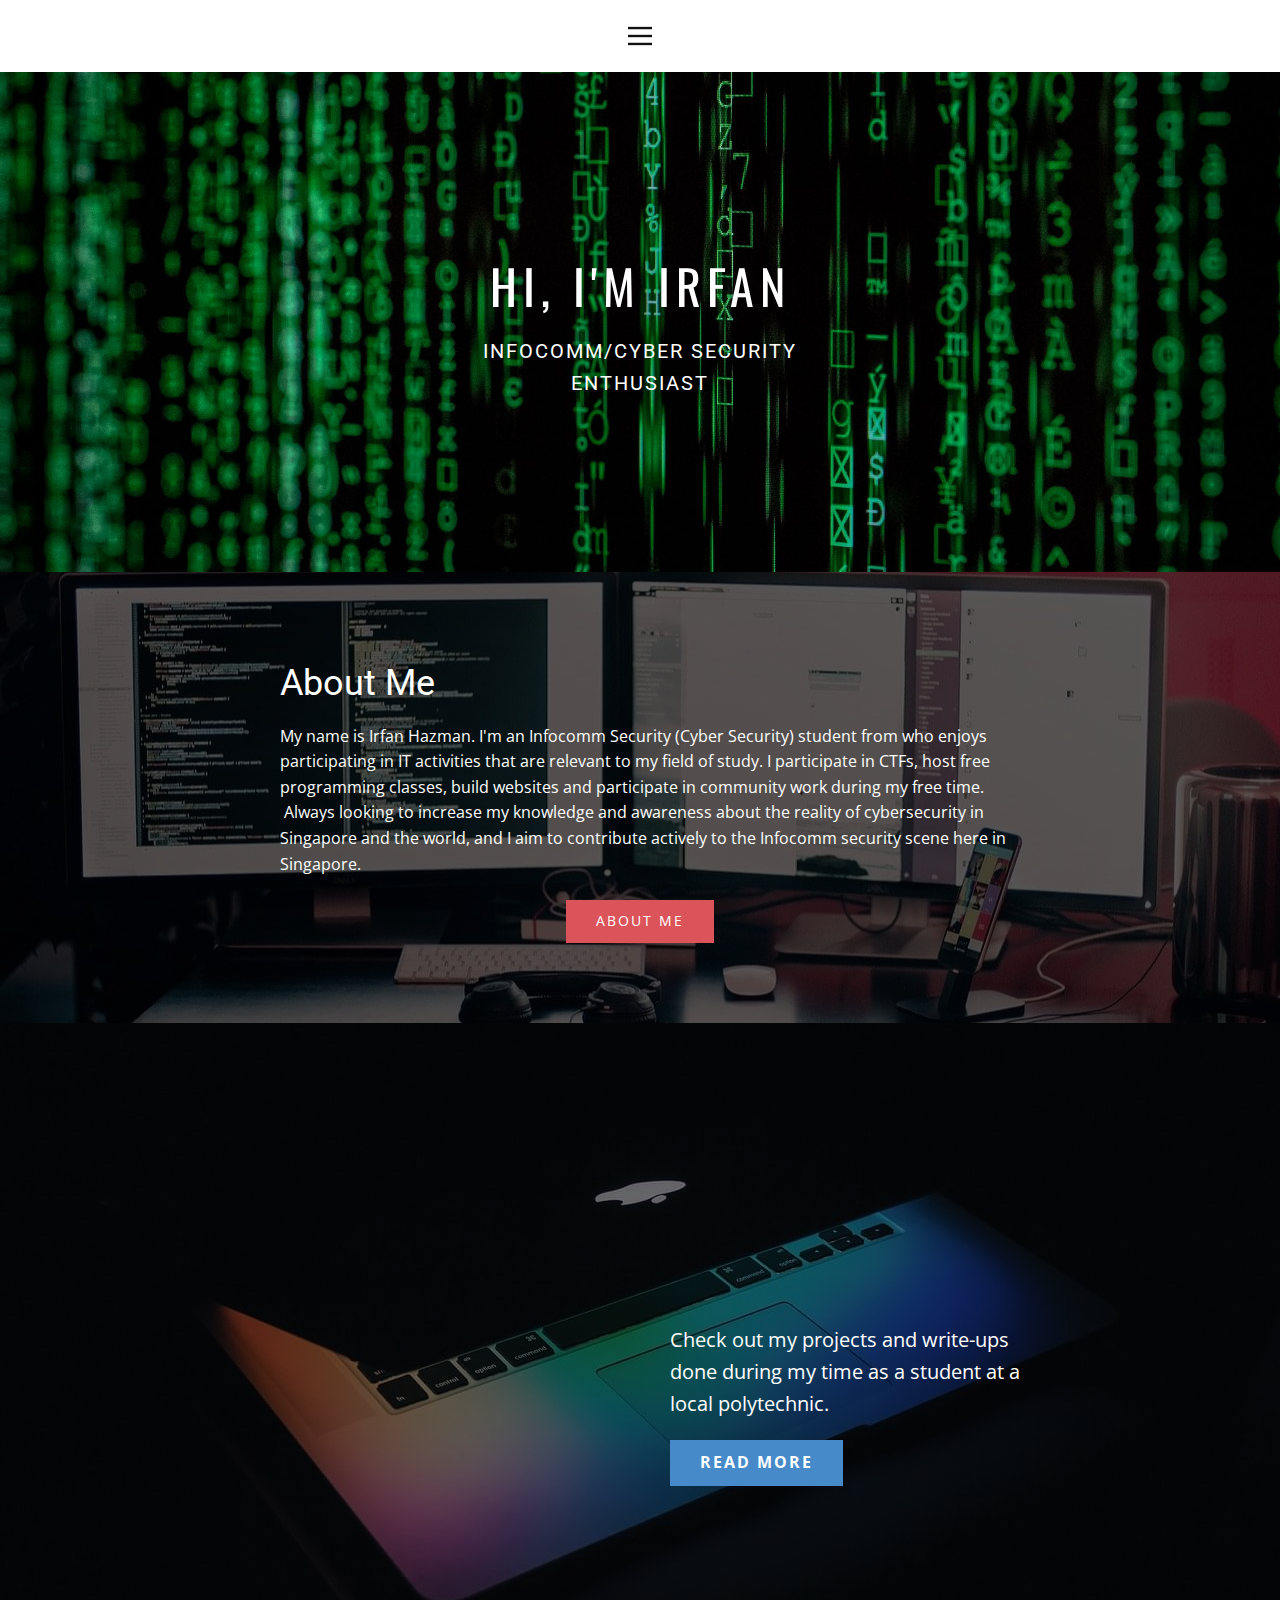
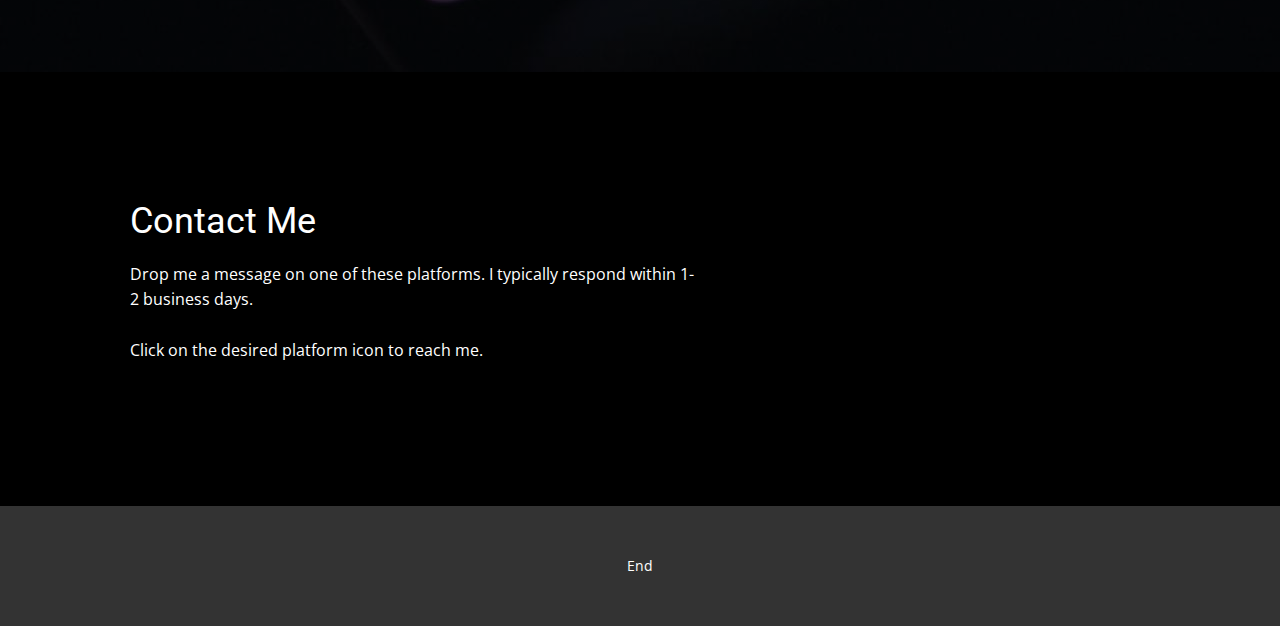
==== commit 1017a4db: "Add files via upload" ====
--- a/index.html
+++ b/index.html
@@ -11,7 +11,7 @@
 <link rel="stylesheet" href="Home.css" media="screen">
     <script class="u-script" type="text/javascript" src="jquery-1.9.1.min.js" defer=""></script>
     <script class="u-script" type="text/javascript" src="nicepage.js" defer=""></script>
-    <meta name="generator" content="Nicepage 3.23.8, nicepage.com">
+    <meta name="generator" content="Nicepage 3.28.2, nicepage.com">
     <link id="u-theme-google-font" rel="stylesheet" href="https://fonts.googleapis.com/css?family=Roboto:100,100i,300,300i,400,400i,500,500i,700,700i,900,900i|Open+Sans:300,300i,400,400i,600,600i,700,700i,800,800i">
     <link id="u-page-google-font" rel="stylesheet" href="https://fonts.googleapis.com/css?family=Oswald:200,300,400,500,600,700">
     
@@ -22,38 +22,41 @@
     <script type="application/ld+json">{
 		"@context": "http://schema.org",
 		"@type": "Organization",
-		"name": "",
+		"name": "irfanhazman",
 		"url": "/"
 }</script>
     <meta name="theme-color" content="#478ac9">
     <meta property="og:title" content="Home">
+    <meta property="og:description" content="">
     <meta property="og:type" content="website">
     <link rel="canonical" href="/">
   </head>
-  <body data-home-page="https://website616042.nicepage.io/Home.html?version=88211dd9-b78b-4328-b2d2-34bf9df104f5" data-home-page-title="Home" class="u-body"><header class="u-clearfix u-header u-header" id="sec-cc07"><div class="u-clearfix u-sheet u-sheet-1">
+  <body class="u-body"><header class="u-clearfix u-header u-header" id="sec-cc07"><div class="u-clearfix u-sheet u-sheet-1">
         <nav class="u-align-left u-menu u-menu-dropdown u-offcanvas u-menu-1" data-responsive-from="XL">
           <div class="menu-collapse">
-            <a class="u-button-style u-nav-link" href="#" style="padding: 4px 0px; font-size: calc(1em + 8px);">
+            <a class="u-button-style u-nav-link" href="#" style="font-size: calc(1em + 8px);">
               <svg class="u-svg-link" preserveAspectRatio="xMidYMin slice" viewBox="0 0 302 302" style=""><use xlink:href="#svg-5c50"></use></svg>
               <svg xmlns="http://www.w3.org/2000/svg" xmlns:xlink="http://www.w3.org/1999/xlink" version="1.1" id="svg-5c50" x="0px" y="0px" viewBox="0 0 302 302" style="enable-background:new 0 0 302 302;" xml:space="preserve" class="u-svg-content"><g><rect y="36" width="302" height="30"></rect><rect y="236" width="302" height="30"></rect><rect y="136" width="302" height="30"></rect>
 </g><g></g><g></g><g></g><g></g><g></g><g></g><g></g><g></g><g></g><g></g><g></g><g></g><g></g><g></g><g></g></svg>
             </a>
           </div>
           <div class="u-custom-menu u-nav-container">
-            <ul class="u-nav u-unstyled u-nav-1"><li class="u-nav-item"><a class="u-button-style u-nav-link" href="Home.html">Home</a>
+            <ul class="u-nav u-unstyled u-nav-1"><li class="u-nav-item"><a class="u-button-style u-nav-link" href="index.html">Home</a>
 </li><li class="u-nav-item"><a class="u-button-style u-nav-link" href="About-Me.html">About Me</a>
 </li><li class="u-nav-item"><a class="u-button-style u-nav-link" href="My-Projects.html">My Projects</a><div class="u-nav-popup"><ul class="u-h-spacing-20 u-nav u-unstyled u-v-spacing-10 u-nav-2"><li class="u-nav-item"><a class="u-button-style u-nav-link u-white" href="ConScan.html">ConScan</a>
+</li><li class="u-nav-item"><a class="u-button-style u-nav-link u-white" href="PhishingSite.html">Phishing Site</a>
 </li></ul>
 </div>
 </li></ul>
           </div>
           <div class="u-custom-menu u-nav-container-collapse">
             <div class="u-align-center u-black u-container-style u-inner-container-layout u-opacity u-opacity-95 u-sidenav">
-              <div class="u-sidenav-overflow">
+              <div class="u-inner-container-layout u-sidenav-overflow">
                 <div class="u-menu-close"></div>
-                <ul class="u-align-center u-nav u-popupmenu-items u-unstyled u-nav-3"><li class="u-nav-item"><a class="u-button-style u-nav-link" href="Home.html">Home</a>
+                <ul class="u-align-center u-nav u-popupmenu-items u-unstyled u-nav-3"><li class="u-nav-item"><a class="u-button-style u-nav-link" href="index.html">Home</a>
 </li><li class="u-nav-item"><a class="u-button-style u-nav-link" href="About-Me.html">About Me</a>
 </li><li class="u-nav-item"><a class="u-button-style u-nav-link" href="My-Projects.html">My Projects</a><div class="u-nav-popup"><ul class="u-h-spacing-20 u-nav u-unstyled u-v-spacing-10 u-nav-4"><li class="u-nav-item"><a class="u-button-style u-nav-link" href="ConScan.html">ConScan</a>
+</li><li class="u-nav-item"><a class="u-button-style u-nav-link" href="PhishingSite.html">Phishing Site</a>
 </li></ul>
 </div>
 </li></ul>
@@ -65,7 +68,7 @@
       </div></header>
     <section class="u-align-center u-clearfix u-image u-section-1" id="sec-747d">
       <div class="u-clearfix u-sheet u-sheet-1">
-        <h3 class="u-custom-font u-font-oswald u-text u-text-body-alt-color u-text-default u-text-1">Hi, i'm Irfan</h3>
+        <h3 class="u-custom-font u-font-oswald u-text u-text-body-alt-color u-text-default u-text-1" data-animation-name="tada" data-animation-duration="5000" data-animation-delay="0" data-animation-direction="">Hi, i'm Irfan</h3>
         <p class="u-custom-font u-heading-font u-text u-text-body-alt-color u-text-2">infocomm/cyber security enthusiast</p>
       </div>
     </section>
@@ -75,7 +78,7 @@
           <div class="u-container-layout u-container-layout-1">
             <h2 class="u-text u-text-default u-text-1">About Me</h2>
             <p class="u-text u-text-2">My name is Irfan Hazman. I'm an Infocomm Security (Cyber Security) student from who enjoys participating in IT activities that are relevant to my field of study. I participate in CTFs, host free programming classes, build websites and participate in community work during my free time. &nbsp;Always looking to increase my knowledge and awareness about the reality of cybersecurity in Singapore and the world, and I aim to contribute actively to the Infocomm security scene here in Singapore.</p>
-            <a href="/About-Me.html" data-page-id="616522" class="u-btn u-button-style u-palette-2-base u-btn-1">About me</a>
+            <a href="About-Me.html" data-page-id="616522" class="u-btn u-button-style u-palette-2-base u-btn-1">About me</a>
           </div>
         </div>
       </div>
@@ -87,13 +90,13 @@
             <div class="u-layout-row">
               <div class="u-align-right u-container-style u-layout-cell u-size-30 u-layout-cell-1">
                 <div class="u-container-layout u-valign-middle u-container-layout-1">
-                  <h1 class="u-align-left u-text u-text-1">Irfan's Projects</h1>
+                  <h1 class="u-align-left u-text u-text-1" data-animation-name="pulse" data-animation-duration="1000" data-animation-delay="0" data-animation-direction="">Irfan's Projects</h1>
                 </div>
               </div>
               <div class="u-container-style u-layout-cell u-size-30 u-layout-cell-2">
                 <div class="u-container-layout u-valign-middle u-container-layout-2">
                   <p class="u-text u-text-2">Check out my projects and write-ups done during my time as a student at a local polytechnic.&nbsp;</p>
-                  <a href="/My-Projects.html" data-page-id="616781" class="u-btn u-button-style u-palette-1-base u-btn-1" target="_blank">read more</a>
+                  <a href="My-Projects.html" data-page-id="616781" class="u-btn u-button-style u-palette-1-base u-btn-1" target="_blank">read more</a>
                 </div>
               </div>
             </div>
@@ -102,7 +105,7 @@
       </div>
     </section>
     <section class="u-black u-clearfix u-section-4" id="sec-6b41">
-      <div class="u-clearfix u-sheet u-valign-middle u-sheet-1">
+      <div class="u-clearfix u-sheet u-sheet-1">
         <div class="u-clearfix u-expanded-width u-layout-wrap u-layout-wrap-1">
           <div class="u-layout">
             <div class="u-layout-row">
@@ -116,13 +119,13 @@
               </div>
               <div class="u-align-left-sm u-align-left-xs u-align-right-lg u-align-right-md u-align-right-xl u-container-style u-layout-cell u-right-cell u-size-24-lg u-size-24-xl u-size-28-md u-size-28-sm u-size-28-xs u-layout-cell-2">
                 <div class="u-container-layout u-valign-middle u-container-layout-2">
-                  <div class="u-social-icons u-spacing-17 u-social-icons-1">
+                  <div class="u-social-icons u-spacing-49 u-social-icons-1" data-animation-name="pulse" data-animation-duration="1000" data-animation-delay="0" data-animation-direction="">
                     <a class="u-social-url" title="instagram" target="_blank" href="https://instagram.com/nafrizette"><span class="u-icon u-social-icon u-social-instagram u-text-white"><svg class="u-svg-link" preserveAspectRatio="xMidYMin slice" viewBox="0 0 112 112" style=""><use xlink:href="#svg-9d85"></use></svg><svg class="u-svg-content" viewBox="0 0 112 112" x="0" y="0" id="svg-9d85"><path fill="currentColor" d="M55.9,32.9c-12.8,0-23.2,10.4-23.2,23.2s10.4,23.2,23.2,23.2s23.2-10.4,23.2-23.2S68.7,32.9,55.9,32.9z
 	 M55.9,69.4c-7.4,0-13.3-6-13.3-13.3c-0.1-7.4,6-13.3,13.3-13.3s13.3,6,13.3,13.3C69.3,63.5,63.3,69.4,55.9,69.4z"></path><path fill="#FFFFFF" d="M79.7,26.8c-3,0-5.4,2.5-5.4,5.4s2.5,5.4,5.4,5.4c3,0,5.4-2.5,5.4-5.4S82.7,26.8,79.7,26.8z"></path><path fill="currentColor" d="M78.2,11H33.5C21,11,10.8,21.3,10.8,33.7v44.7c0,12.6,10.2,22.8,22.7,22.8h44.7c12.6,0,22.7-10.2,22.7-22.7
 	V33.7C100.8,21.1,90.6,11,78.2,11z M91,78.4c0,7.1-5.8,12.8-12.8,12.8H33.5c-7.1,0-12.8-5.8-12.8-12.8V33.7
 	c0-7.1,5.8-12.8,12.8-12.8h44.7c7.1,0,12.8,5.8,12.8,12.8V78.4z"></path></svg></span>
                     </a>
-                    <a class="u-social-url" target="_blank" title="LinkedIn" href="www.linkedin.com/in/irfan-hazman-5611501a7"><span class="u-icon u-social-custom u-social-icon u-text-white u-icon-2"><svg class="u-svg-link" preserveAspectRatio="xMidYMin slice" viewBox="0 0 512 512" style=""><use xlink:href="#svg-ff0d"></use></svg><svg class="u-svg-content" viewBox="0 0 512 512" x="0px" y="0px" id="svg-ff0d" style="enable-background:new 0 0 512 512;"><g><g><rect y="160" width="114.496" height="352"></rect>
+                    <a class="u-social-url" target="_blank" title="LinkedIn" href="https://www.linkedin.com/in/irfan-hazman-5611501a7"><span class="u-icon u-social-custom u-social-icon u-text-white u-icon-2"><svg class="u-svg-link" preserveAspectRatio="xMidYMin slice" viewBox="0 0 512 512" style=""><use xlink:href="#svg-ff0d"></use></svg><svg class="u-svg-content" viewBox="0 0 512 512" x="0px" y="0px" id="svg-ff0d" style="enable-background:new 0 0 512 512;"><g><g><rect y="160" width="114.496" height="352"></rect>
 </g>
 </g><g><g><path d="M426.368,164.128c-1.216-0.384-2.368-0.8-3.648-1.152c-1.536-0.352-3.072-0.64-4.64-0.896    c-6.08-1.216-12.736-2.08-20.544-2.08c-66.752,0-109.088,48.544-123.04,67.296V160H160v352h114.496V320    c0,0,86.528-120.512,123.04-32c0,79.008,0,224,0,224H512V274.464C512,221.28,475.552,176.96,426.368,164.128z"></path>
 </g>
@@ -133,7 +136,7 @@
                     <a class="u-social-url" target="_blank" title="Email" href="mailto:irfanhazman8@gmail.com?subject=via%20irfanhazman.com"><span class="u-icon u-social-email u-social-icon u-text-white u-icon-3"><svg class="u-svg-link" preserveAspectRatio="xMidYMin slice" viewBox="0 0 230.17 230.17" style=""><use xlink:href="#svg-87d4"></use></svg><svg class="u-svg-content" viewBox="0 0 230.17 230.17" x="0px" y="0px" id="svg-87d4" style="enable-background:new 0 0 230.17 230.17;"><g><path d="M230,49.585c0-0.263,0.181-0.519,0.169-0.779l-70.24,67.68l70.156,65.518c0.041-0.468-0.085-0.94-0.085-1.418V49.585z"></path><path d="M149.207,126.901l-28.674,27.588c-1.451,1.396-3.325,2.096-5.2,2.096c-1.836,0-3.672-0.67-5.113-2.013l-28.596-26.647   L11.01,195.989c1.717,0.617,3.56,1.096,5.49,1.096h197.667c2.866,0,5.554-0.873,7.891-2.175L149.207,126.901z"></path><path d="M115.251,138.757L222.447,35.496c-2.427-1.443-5.252-2.411-8.28-2.411H16.5c-3.943,0-7.556,1.531-10.37,3.866   L115.251,138.757z"></path><path d="M0,52.1v128.484c0,1.475,0.339,2.897,0.707,4.256l69.738-67.156L0,52.1z"></path>
 </g></svg></span>
                     </a>
-                    <a class="u-social-url" target="_blank" title="Telegram" href="t.me/nafrizette"><span class="u-icon u-social-icon u-social-telegram u-icon-4"><svg class="u-svg-link" preserveAspectRatio="xMidYMin slice" viewBox="0 0 24 24" style=""><use xlink:href="#svg-7d54"></use></svg><svg class="u-svg-content" viewBox="0 0 24 24" id="svg-7d54"><path d="m12 24c6.629 0 12-5.371 12-12s-5.371-12-12-12-12 5.371-12 12 5.371 12 12 12zm-6.509-12.26 11.57-4.461c.537-.194 1.006.131.832.943l.001-.001-1.97 9.281c-.146.658-.537.818-1.084.508l-3-2.211-1.447 1.394c-.16.16-.295.295-.605.295l.213-3.053 5.56-5.023c.242-.213-.054-.333-.373-.121l-6.871 4.326-2.962-.924c-.643-.204-.657-.643.136-.953z"></path></svg></span>
+                    <a class="u-social-url" target="_blank" title="Telegram" href="https://t.me/nafrizette"><span class="u-icon u-social-icon u-social-telegram u-icon-4"><svg class="u-svg-link" preserveAspectRatio="xMidYMin slice" viewBox="0 0 24 24" style=""><use xlink:href="#svg-7d54"></use></svg><svg class="u-svg-content" viewBox="0 0 24 24" id="svg-7d54"><path d="m12 24c6.629 0 12-5.371 12-12s-5.371-12-12-12-12 5.371-12 12 5.371 12 12 12zm-6.509-12.26 11.57-4.461c.537-.194 1.006.131.832.943l.001-.001-1.97 9.281c-.146.658-.537.818-1.084.508l-3-2.211-1.447 1.394c-.16.16-.295.295-.605.295l.213-3.053 5.56-5.023c.242-.213-.054-.333-.373-.121l-6.871 4.326-2.962-.924c-.643-.204-.657-.643.136-.953z"></path></svg></span>
                     </a>
                   </div>
                 </div>
@@ -142,11 +145,12 @@
           </div>
         </div>
       </div>
+      
     </section>
     
     
     <footer class="u-align-center u-clearfix u-footer u-grey-80 u-footer" id="sec-4594"><div class="u-clearfix u-sheet u-sheet-1">
-        <p class="u-small-text u-text u-text-variant u-text-1">Congrats you're at the end!</p>
+        <p class="u-small-text u-text u-text-variant u-text-1">End</p>
       </div></footer>
     
   </body>
--- a/nicepage.css
+++ b/nicepage.css
@@ -5611,87 +5611,87 @@
 .u-textlink:active {
   color: inherit;
 }
-.u-opacity-100,
+:not(.u-effect-fade) > .u-opacity-100,
 .u-opacity-100:before {
   opacity: 1;
 }
-.u-opacity-95,
+:not(.u-effect-fade) > .u-opacity-95,
 .u-opacity-95:before {
   opacity: 0.95;
 }
-.u-opacity-90,
+:not(.u-effect-fade) > .u-opacity-90,
 .u-opacity-90:before {
   opacity: 0.9;
 }
-.u-opacity-85,
+:not(.u-effect-fade) > .u-opacity-85,
 .u-opacity-85:before {
   opacity: 0.85;
 }
-.u-opacity-80,
+:not(.u-effect-fade) > .u-opacity-80,
 .u-opacity-80:before {
   opacity: 0.8;
 }
-.u-opacity-75,
+:not(.u-effect-fade) > .u-opacity-75,
 .u-opacity-75:before {
   opacity: 0.75;
 }
-.u-opacity-70,
+:not(.u-effect-fade) > .u-opacity-70,
 .u-opacity-70:before {
   opacity: 0.7;
 }
-.u-opacity-65,
+:not(.u-effect-fade) > .u-opacity-65,
 .u-opacity-65:before {
   opacity: 0.65;
 }
-.u-opacity-60,
+:not(.u-effect-fade) > .u-opacity-60,
 .u-opacity-60:before {
   opacity: 0.6;
 }
-.u-opacity-55,
+:not(.u-effect-fade) > .u-opacity-55,
 .u-opacity-55:before {
   opacity: 0.55;
 }
-.u-opacity-50,
+:not(.u-effect-fade) > .u-opacity-50,
 .u-opacity-50:before {
   opacity: 0.5;
 }
-.u-opacity-45,
+:not(.u-effect-fade) > .u-opacity-45,
 .u-opacity-45:before {
   opacity: 0.45;
 }
-.u-opacity-40,
+:not(.u-effect-fade) > .u-opacity-40,
 .u-opacity-40:before {
   opacity: 0.4;
 }
-.u-opacity-35,
+:not(.u-effect-fade) > .u-opacity-35,
 .u-opacity-35:before {
   opacity: 0.35;
 }
-.u-opacity-30,
+:not(.u-effect-fade) > .u-opacity-30,
 .u-opacity-30:before {
   opacity: 0.3;
 }
-.u-opacity-25,
+:not(.u-effect-fade) > .u-opacity-25,
 .u-opacity-25:before {
   opacity: 0.25;
 }
-.u-opacity-20,
+:not(.u-effect-fade) > .u-opacity-20,
 .u-opacity-20:before {
   opacity: 0.2;
 }
-.u-opacity-15,
+:not(.u-effect-fade) > .u-opacity-15,
 .u-opacity-15:before {
   opacity: 0.15;
 }
-.u-opacity-10,
+:not(.u-effect-fade) > .u-opacity-10,
 .u-opacity-10:before {
   opacity: 0.1;
 }
-.u-opacity-5,
+:not(.u-effect-fade) > .u-opacity-5,
 .u-opacity-5:before {
   opacity: 0.05;
 }
-.u-opacity-0,
+:not(.u-effect-fade) > .u-opacity-0,
 .u-opacity-0:before {
   opacity: 0;
 }
@@ -14703,6 +14703,7 @@
 .u-video-poster:after {
   box-sizing: initial;
 }
+.pswp .embed-responsive,
 .u-video .embed-responsive {
   width: 100%;
   height: 100%;
@@ -16835,7 +16836,6 @@
   width: 1em;
   height: 1em;
   vertical-align: top;
-  fill: currentColor;
 }
 .menu-collapse .u-nav-link svg + svg {
   position: absolute;
@@ -17283,12 +17283,13 @@
 }
 .u-layout-cell,
 .u-container-style.u-opacity,
+.u-container-layout.u-opacity,
 .u-group.u-opacity {
   background-color: transparent !important;
-  opacity: 1;
 }
 .u-layout-cell:before,
 .u-container-style.u-opacity:before,
+.u-container-layout.u-opacity:before,
 .u-group.u-opacity:before {
   content: '';
   display: block;
@@ -17297,6 +17298,12 @@
   bottom: 0;
   left: 0;
   right: 0;
+}
+:not(.u-effect-fade) > .u-layout-cell,
+:not(.u-effect-fade) > .u-container-style.u-opacity,
+:not(.u-effect-fade) > .u-container-layout.u-opacity,
+:not(.u-effect-fade) > .u-group.u-opacity {
+  opacity: 1 !important;
 }
 [class*="u-custom-color-"].u-body,
 [class*="u-palette-"].u-body,
@@ -18225,6 +18232,7 @@
 /*begin-commonstyles animation*/
 .backstage {
   animation-play-state: paused;
+  visibility: hidden;
 }
 @keyframes slideOutUp {
   from {
@@ -18355,7 +18363,7 @@
   position: relative;
   overflow: hidden;
 }
-.u-back-slide {
+.u-gallery-item .u-back-slide {
   width: 100%;
   height: 100%;
   background-size: cover;
@@ -19051,6 +19059,16 @@
   right: 0;
   left: 0;
   z-index: 1;
+}
+.u-hover-box {
+  overflow: hidden;
+}
+.u-hover-box .u-over-slide {
+  position: absolute;
+  top: 0;
+  left: 0;
+  height: 100%;
+  width: 100%;
 }
 .u-carousel {
   position: relative;
@@ -19692,307 +19710,307 @@
 .u-radius-0,
 .u-radius-0:before,
 .u-radius-0 .u-background-effect,
-.u-radius-0 > .u-container-layout {
+.u-radius-0:not(.u-hover-box) > .u-container-layout {
   border-radius: 0px !important;
 }
 .u-radius-1,
 .u-radius-1:before,
 .u-radius-1 .u-background-effect,
-.u-radius-1 > .u-container-layout {
+.u-radius-1:not(.u-hover-box) > .u-container-layout {
   border-radius: 1px !important;
 }
 .u-radius-2,
 .u-radius-2:before,
 .u-radius-2 .u-background-effect,
-.u-radius-2 > .u-container-layout {
+.u-radius-2:not(.u-hover-box) > .u-container-layout {
   border-radius: 2px !important;
 }
 .u-radius-3,
 .u-radius-3:before,
 .u-radius-3 .u-background-effect,
-.u-radius-3 > .u-container-layout {
+.u-radius-3:not(.u-hover-box) > .u-container-layout {
   border-radius: 3px !important;
 }
 .u-radius-4,
 .u-radius-4:before,
 .u-radius-4 .u-background-effect,
-.u-radius-4 > .u-container-layout {
+.u-radius-4:not(.u-hover-box) > .u-container-layout {
   border-radius: 4px !important;
 }
 .u-radius-5,
 .u-radius-5:before,
 .u-radius-5 .u-background-effect,
-.u-radius-5 > .u-container-layout {
+.u-radius-5:not(.u-hover-box) > .u-container-layout {
   border-radius: 5px !important;
 }
 .u-radius-6,
 .u-radius-6:before,
 .u-radius-6 .u-background-effect,
-.u-radius-6 > .u-container-layout {
+.u-radius-6:not(.u-hover-box) > .u-container-layout {
   border-radius: 6px !important;
 }
 .u-radius-7,
 .u-radius-7:before,
 .u-radius-7 .u-background-effect,
-.u-radius-7 > .u-container-layout {
+.u-radius-7:not(.u-hover-box) > .u-container-layout {
   border-radius: 7px !important;
 }
 .u-radius-8,
 .u-radius-8:before,
 .u-radius-8 .u-background-effect,
-.u-radius-8 > .u-container-layout {
+.u-radius-8:not(.u-hover-box) > .u-container-layout {
   border-radius: 8px !important;
 }
 .u-radius-9,
 .u-radius-9:before,
 .u-radius-9 .u-background-effect,
-.u-radius-9 > .u-container-layout {
+.u-radius-9:not(.u-hover-box) > .u-container-layout {
   border-radius: 9px !important;
 }
 .u-radius-10,
 .u-radius-10:before,
 .u-radius-10 .u-background-effect,
-.u-radius-10 > .u-container-layout {
+.u-radius-10:not(.u-hover-box) > .u-container-layout {
   border-radius: 10px !important;
 }
 .u-radius-11,
 .u-radius-11:before,
 .u-radius-11 .u-background-effect,
-.u-radius-11 > .u-container-layout {
+.u-radius-11:not(.u-hover-box) > .u-container-layout {
   border-radius: 11px !important;
 }
 .u-radius-12,
 .u-radius-12:before,
 .u-radius-12 .u-background-effect,
-.u-radius-12 > .u-container-layout {
+.u-radius-12:not(.u-hover-box) > .u-container-layout {
   border-radius: 12px !important;
 }
 .u-radius-13,
 .u-radius-13:before,
 .u-radius-13 .u-background-effect,
-.u-radius-13 > .u-container-layout {
+.u-radius-13:not(.u-hover-box) > .u-container-layout {
   border-radius: 13px !important;
 }
 .u-radius-14,
 .u-radius-14:before,
 .u-radius-14 .u-background-effect,
-.u-radius-14 > .u-container-layout {
+.u-radius-14:not(.u-hover-box) > .u-container-layout {
   border-radius: 14px !important;
 }
 .u-radius-15,
 .u-radius-15:before,
 .u-radius-15 .u-background-effect,
-.u-radius-15 > .u-container-layout {
+.u-radius-15:not(.u-hover-box) > .u-container-layout {
   border-radius: 15px !important;
 }
 .u-radius-16,
 .u-radius-16:before,
 .u-radius-16 .u-background-effect,
-.u-radius-16 > .u-container-layout {
+.u-radius-16:not(.u-hover-box) > .u-container-layout {
   border-radius: 16px !important;
 }
 .u-radius-17,
 .u-radius-17:before,
 .u-radius-17 .u-background-effect,
-.u-radius-17 > .u-container-layout {
+.u-radius-17:not(.u-hover-box) > .u-container-layout {
   border-radius: 17px !important;
 }
 .u-radius-18,
 .u-radius-18:before,
 .u-radius-18 .u-background-effect,
-.u-radius-18 > .u-container-layout {
+.u-radius-18:not(.u-hover-box) > .u-container-layout {
   border-radius: 18px !important;
 }
 .u-radius-19,
 .u-radius-19:before,
 .u-radius-19 .u-background-effect,
-.u-radius-19 > .u-container-layout {
+.u-radius-19:not(.u-hover-box) > .u-container-layout {
   border-radius: 19px !important;
 }
 .u-radius-20,
 .u-radius-20:before,
 .u-radius-20 .u-background-effect,
-.u-radius-20 > .u-container-layout {
+.u-radius-20:not(.u-hover-box) > .u-container-layout {
   border-radius: 20px !important;
 }
 .u-radius-21,
 .u-radius-21:before,
 .u-radius-21 .u-background-effect,
-.u-radius-21 > .u-container-layout {
+.u-radius-21:not(.u-hover-box) > .u-container-layout {
   border-radius: 21px !important;
 }
 .u-radius-22,
 .u-radius-22:before,
 .u-radius-22 .u-background-effect,
-.u-radius-22 > .u-container-layout {
+.u-radius-22:not(.u-hover-box) > .u-container-layout {
   border-radius: 22px !important;
 }
 .u-radius-23,
 .u-radius-23:before,
 .u-radius-23 .u-background-effect,
-.u-radius-23 > .u-container-layout {
+.u-radius-23:not(.u-hover-box) > .u-container-layout {
   border-radius: 23px !important;
 }
 .u-radius-24,
 .u-radius-24:before,
 .u-radius-24 .u-background-effect,
-.u-radius-24 > .u-container-layout {
+.u-radius-24:not(.u-hover-box) > .u-container-layout {
   border-radius: 24px !important;
 }
 .u-radius-25,
 .u-radius-25:before,
 .u-radius-25 .u-background-effect,
-.u-radius-25 > .u-container-layout {
+.u-radius-25:not(.u-hover-box) > .u-container-layout {
   border-radius: 25px !important;
 }
 .u-radius-26,
 .u-radius-26:before,
 .u-radius-26 .u-background-effect,
-.u-radius-26 > .u-container-layout {
+.u-radius-26:not(.u-hover-box) > .u-container-layout {
   border-radius: 26px !important;
 }
 .u-radius-27,
 .u-radius-27:before,
 .u-radius-27 .u-background-effect,
-.u-radius-27 > .u-container-layout {
+.u-radius-27:not(.u-hover-box) > .u-container-layout {
   border-radius: 27px !important;
 }
 .u-radius-28,
 .u-radius-28:before,
 .u-radius-28 .u-background-effect,
-.u-radius-28 > .u-container-layout {
+.u-radius-28:not(.u-hover-box) > .u-container-layout {
   border-radius: 28px !important;
 }
 .u-radius-29,
 .u-radius-29:before,
 .u-radius-29 .u-background-effect,
-.u-radius-29 > .u-container-layout {
+.u-radius-29:not(.u-hover-box) > .u-container-layout {
   border-radius: 29px !important;
 }
 .u-radius-30,
 .u-radius-30:before,
 .u-radius-30 .u-background-effect,
-.u-radius-30 > .u-container-layout {
+.u-radius-30:not(.u-hover-box) > .u-container-layout {
   border-radius: 30px !important;
 }
 .u-radius-31,
 .u-radius-31:before,
 .u-radius-31 .u-background-effect,
-.u-radius-31 > .u-container-layout {
+.u-radius-31:not(.u-hover-box) > .u-container-layout {
   border-radius: 31px !important;
 }
 .u-radius-32,
 .u-radius-32:before,
 .u-radius-32 .u-background-effect,
-.u-radius-32 > .u-container-layout {
+.u-radius-32:not(.u-hover-box) > .u-container-layout {
   border-radius: 32px !important;
 }
 .u-radius-33,
 .u-radius-33:before,
 .u-radius-33 .u-background-effect,
-.u-radius-33 > .u-container-layout {
+.u-radius-33:not(.u-hover-box) > .u-container-layout {
   border-radius: 33px !important;
 }
 .u-radius-34,
 .u-radius-34:before,
 .u-radius-34 .u-background-effect,
-.u-radius-34 > .u-container-layout {
+.u-radius-34:not(.u-hover-box) > .u-container-layout {
   border-radius: 34px !important;
 }
 .u-radius-35,
 .u-radius-35:before,
 .u-radius-35 .u-background-effect,
-.u-radius-35 > .u-container-layout {
+.u-radius-35:not(.u-hover-box) > .u-container-layout {
   border-radius: 35px !important;
 }
 .u-radius-36,
 .u-radius-36:before,
 .u-radius-36 .u-background-effect,
-.u-radius-36 > .u-container-layout {
+.u-radius-36:not(.u-hover-box) > .u-container-layout {
   border-radius: 36px !important;
 }
 .u-radius-37,
 .u-radius-37:before,
 .u-radius-37 .u-background-effect,
-.u-radius-37 > .u-container-layout {
+.u-radius-37:not(.u-hover-box) > .u-container-layout {
   border-radius: 37px !important;
 }
 .u-radius-38,
 .u-radius-38:before,
 .u-radius-38 .u-background-effect,
-.u-radius-38 > .u-container-layout {
+.u-radius-38:not(.u-hover-box) > .u-container-layout {
   border-radius: 38px !important;
 }
 .u-radius-39,
 .u-radius-39:before,
 .u-radius-39 .u-background-effect,
-.u-radius-39 > .u-container-layout {
+.u-radius-39:not(.u-hover-box) > .u-container-layout {
   border-radius: 39px !important;
 }
 .u-radius-40,
 .u-radius-40:before,
 .u-radius-40 .u-background-effect,
-.u-radius-40 > .u-container-layout {
+.u-radius-40:not(.u-hover-box) > .u-container-layout {
   border-radius: 40px !important;
 }
 .u-radius-41,
 .u-radius-41:before,
 .u-radius-41 .u-background-effect,
-.u-radius-41 > .u-container-layout {
+.u-radius-41:not(.u-hover-box) > .u-container-layout {
   border-radius: 41px !important;
 }
 .u-radius-42,
 .u-radius-42:before,
 .u-radius-42 .u-background-effect,
-.u-radius-42 > .u-container-layout {
+.u-radius-42:not(.u-hover-box) > .u-container-layout {
   border-radius: 42px !important;
 }
 .u-radius-43,
 .u-radius-43:before,
 .u-radius-43 .u-background-effect,
-.u-radius-43 > .u-container-layout {
+.u-radius-43:not(.u-hover-box) > .u-container-layout {
   border-radius: 43px !important;
 }
 .u-radius-44,
 .u-radius-44:before,
 .u-radius-44 .u-background-effect,
-.u-radius-44 > .u-container-layout {
+.u-radius-44:not(.u-hover-box) > .u-container-layout {
   border-radius: 44px !important;
 }
 .u-radius-45,
 .u-radius-45:before,
 .u-radius-45 .u-background-effect,
-.u-radius-45 > .u-container-layout {
+.u-radius-45:not(.u-hover-box) > .u-container-layout {
   border-radius: 45px !important;
 }
 .u-radius-46,
 .u-radius-46:before,
 .u-radius-46 .u-background-effect,
-.u-radius-46 > .u-container-layout {
+.u-radius-46:not(.u-hover-box) > .u-container-layout {
   border-radius: 46px !important;
 }
 .u-radius-47,
 .u-radius-47:before,
 .u-radius-47 .u-background-effect,
-.u-radius-47 > .u-container-layout {
+.u-radius-47:not(.u-hover-box) > .u-container-layout {
   border-radius: 47px !important;
 }
 .u-radius-48,
 .u-radius-48:before,
 .u-radius-48 .u-background-effect,
-.u-radius-48 > .u-container-layout {
+.u-radius-48:not(.u-hover-box) > .u-container-layout {
   border-radius: 48px !important;
 }
 .u-radius-49,
 .u-radius-49:before,
 .u-radius-49 .u-background-effect,
-.u-radius-49 > .u-container-layout {
+.u-radius-49:not(.u-hover-box) > .u-container-layout {
   border-radius: 49px !important;
 }
 .u-radius-50,
 .u-radius-50:before,
 .u-radius-50 .u-background-effect,
-.u-radius-50 > .u-container-layout {
+.u-radius-50:not(.u-hover-box) > .u-container-layout {
   border-radius: 50px !important;
 }
 /*begin-variables font-family*/
@@ -20069,6 +20087,7 @@
 .u-color-1-dark-3,
 .u-body.u-color-1-dark-3,
 .u-container-style.u-color-1-dark-3:before,
+.u-container-layout.u-color-1-dark-3:before,
 .u-table-alt-color-1-dark-3 tr:nth-child(even) {
   color: #ffffff;
   background-color: #292e33;
@@ -20120,6 +20139,7 @@
 .u-color-1-dark-2,
 .u-body.u-color-1-dark-2,
 .u-container-style.u-color-1-dark-2:before,
+.u-container-layout.u-color-1-dark-2:before,
 .u-table-alt-color-1-dark-2 tr:nth-child(even) {
   color: #ffffff;
   background-color: #425465;
@@ -20171,6 +20191,7 @@
 .u-color-1-dark-1,
 .u-body.u-color-1-dark-1,
 .u-container-style.u-color-1-dark-1:before,
+.u-container-layout.u-color-1-dark-1:before,
 .u-table-alt-color-1-dark-1 tr:nth-child(even) {
   color: #ffffff;
   background-color: #4c7397;
@@ -20222,6 +20243,7 @@
 .u-color-1,
 .u-body.u-color-1,
 .u-container-style.u-color-1:before,
+.u-container-layout.u-color-1:before,
 .u-table-alt-color-1 tr:nth-child(even) {
   color: #ffffff;
   background-color: #478ac9;
@@ -20273,6 +20295,7 @@
 .u-color-1-light-1,
 .u-body.u-color-1-light-1,
 .u-container-style.u-color-1-light-1:before,
+.u-container-layout.u-color-1-light-1:before,
 .u-table-alt-color-1-light-1 tr:nth-child(even) {
   color: #ffffff;
   background-color: #77aad9;
@@ -20324,6 +20347,7 @@
 .u-color-1-light-2,
 .u-body.u-color-1-light-2,
 .u-container-style.u-color-1-light-2:before,
+.u-container-layout.u-color-1-light-2:before,
 .u-table-alt-color-1-light-2 tr:nth-child(even) {
   color: #111111;
   background-color: #adcce9;
@@ -20375,6 +20399,7 @@
 .u-color-1-light-3,
 .u-body.u-color-1-light-3,
 .u-container-style.u-color-1-light-3:before,
+.u-container-layout.u-color-1-light-3:before,
 .u-table-alt-color-1-light-3 tr:nth-child(even) {
   color: #111111;
   background-color: #e9f2fa;
@@ -20426,6 +20451,7 @@
 .u-color-1-base,
 .u-body.u-color-1-base,
 .u-container-style.u-color-1-base:before,
+.u-container-layout.u-color-1-base:before,
 .u-table-alt-color-1-base tr:nth-child(even) {
   color: #ffffff;
   background-color: #478ac9;
@@ -20477,6 +20503,7 @@
 .u-color-2-dark-3,
 .u-body.u-color-2-dark-3,
 .u-container-style.u-color-2-dark-3:before,
+.u-container-layout.u-color-2-dark-3:before,
 .u-table-alt-color-2-dark-3 tr:nth-child(even) {
   color: #ffffff;
   background-color: #332929;
@@ -20528,6 +20555,7 @@
 .u-color-2-dark-2,
 .u-body.u-color-2-dark-2,
 .u-container-style.u-color-2-dark-2:before,
+.u-container-layout.u-color-2-dark-2:before,
 .u-table-alt-color-2-dark-2 tr:nth-child(even) {
   color: #ffffff;
   background-color: #6b4748;
@@ -20579,6 +20607,7 @@
 .u-color-2-dark-1,
 .u-body.u-color-2-dark-1,
 .u-container-style.u-color-2-dark-1:before,
+.u-container-layout.u-color-2-dark-1:before,
 .u-table-alt-color-2-dark-1 tr:nth-child(even) {
   color: #ffffff;
   background-color: #a35559;
@@ -20630,6 +20659,7 @@
 .u-color-2,
 .u-body.u-color-2,
 .u-container-style.u-color-2:before,
+.u-container-layout.u-color-2:before,
 .u-table-alt-color-2 tr:nth-child(even) {
   color: #ffffff;
   background-color: #db545a;
@@ -20681,6 +20711,7 @@
 .u-color-2-light-1,
 .u-body.u-color-2-light-1,
 .u-container-style.u-color-2-light-1:before,
+.u-container-layout.u-color-2-light-1:before,
 .u-table-alt-color-2-light-1 tr:nth-child(even) {
   color: #ffffff;
   background-color: #e68387;
@@ -20732,6 +20763,7 @@
 .u-color-2-light-2,
 .u-body.u-color-2-light-2,
 .u-container-style.u-color-2-light-2:before,
+.u-container-layout.u-color-2-light-2:before,
 .u-table-alt-color-2-light-2 tr:nth-child(even) {
   color: #111111;
   background-color: #f1b5b8;
@@ -20783,6 +20815,7 @@
 .u-color-2-light-3,
 .u-body.u-color-2-light-3,
 .u-container-style.u-color-2-light-3:before,
+.u-container-layout.u-color-2-light-3:before,
 .u-table-alt-color-2-light-3 tr:nth-child(even) {
   color: #111111;
   background-color: #fbeced;
@@ -20834,6 +20867,7 @@
 .u-color-2-base,
 .u-body.u-color-2-base,
 .u-container-style.u-color-2-base:before,
+.u-container-layout.u-color-2-base:before,
 .u-table-alt-color-2-base tr:nth-child(even) {
   color: #ffffff;
   background-color: #db545a;
@@ -20885,6 +20919,7 @@
 .u-color-3-dark-3,
 .u-body.u-color-3-dark-3,
 .u-container-style.u-color-3-dark-3:before,
+.u-container-layout.u-color-3-dark-3:before,
 .u-table-alt-color-3-dark-3 tr:nth-child(even) {
   color: #ffffff;
   background-color: #333129;
@@ -20936,6 +20971,7 @@
 .u-color-3-dark-2,
 .u-body.u-color-3-dark-2,
 .u-container-style.u-color-3-dark-2:before,
+.u-container-layout.u-color-3-dark-2:before,
 .u-table-alt-color-3-dark-2 tr:nth-child(even) {
   color: #ffffff;
   background-color: #72683f;
@@ -20987,6 +21023,7 @@
 .u-color-3-dark-1,
 .u-body.u-color-3-dark-1,
 .u-container-style.u-color-3-dark-1:before,
+.u-container-layout.u-color-3-dark-1:before,
 .u-table-alt-color-3-dark-1 tr:nth-child(even) {
   color: #ffffff;
   background-color: #b29a36;
@@ -21038,6 +21075,7 @@
 .u-color-3,
 .u-body.u-color-3,
 .u-container-style.u-color-3:before,
+.u-container-layout.u-color-3:before,
 .u-table-alt-color-3 tr:nth-child(even) {
   color: #111111;
   background-color: #f1c50e;
@@ -21089,6 +21127,7 @@
 .u-color-3-light-1,
 .u-body.u-color-3-light-1,
 .u-container-style.u-color-3-light-1:before,
+.u-container-layout.u-color-3-light-1:before,
 .u-table-alt-color-3-light-1 tr:nth-child(even) {
   color: #111111;
   background-color: #f5d654;
@@ -21140,6 +21179,7 @@
 .u-color-3-light-2,
 .u-body.u-color-3-light-2,
 .u-container-style.u-color-3-light-2:before,
+.u-container-layout.u-color-3-light-2:before,
 .u-table-alt-color-3-light-2 tr:nth-child(even) {
   color: #111111;
   background-color: #f9e79b;
@@ -21191,6 +21231,7 @@
 .u-color-3-light-3,
 .u-body.u-color-3-light-3,
 .u-container-style.u-color-3-light-3:before,
+.u-container-layout.u-color-3-light-3:before,
 .u-table-alt-color-3-light-3 tr:nth-child(even) {
   color: #111111;
   background-color: #fef9e6;
@@ -21242,6 +21283,7 @@
 .u-color-3-base,
 .u-body.u-color-3-base,
 .u-container-style.u-color-3-base:before,
+.u-container-layout.u-color-3-base:before,
 .u-table-alt-color-3-base tr:nth-child(even) {
   color: #111111;
   background-color: #f1c50e;
@@ -21293,6 +21335,7 @@
 .u-color-4-dark-3,
 .u-body.u-color-4-dark-3,
 .u-container-style.u-color-4-dark-3:before,
+.u-container-layout.u-color-4-dark-3:before,
 .u-table-alt-color-4-dark-3 tr:nth-child(even) {
   color: #ffffff;
   background-color: #293332;
@@ -21344,6 +21387,7 @@
 .u-color-4-dark-2,
 .u-body.u-color-4-dark-2,
 .u-container-style.u-color-4-dark-2:before,
+.u-container-layout.u-color-4-dark-2:before,
 .u-table-alt-color-4-dark-2 tr:nth-child(even) {
   color: #ffffff;
   background-color: #41807c;
@@ -21395,6 +21439,7 @@
 .u-color-4-dark-1,
 .u-body.u-color-4-dark-1,
 .u-container-style.u-color-4-dark-1:before,
+.u-container-layout.u-color-4-dark-1:before,
 .u-table-alt-color-4-dark-1 tr:nth-child(even) {
   color: #ffffff;
   background-color: #2cccc4;
@@ -21446,6 +21491,7 @@
 .u-color-4,
 .u-body.u-color-4,
 .u-container-style.u-color-4:before,
+.u-container-layout.u-color-4:before,
 .u-table-alt-color-4 tr:nth-child(even) {
   color: #111111;
   background-color: #3be8e0;
@@ -21497,6 +21543,7 @@
 .u-color-4-light-1,
 .u-body.u-color-4-light-1,
 .u-container-style.u-color-4-light-1:before,
+.u-container-layout.u-color-4-light-1:before,
 .u-table-alt-color-4-light-1 tr:nth-child(even) {
   color: #111111;
   background-color: #72efe9;
@@ -21548,6 +21595,7 @@
 .u-color-4-light-2,
 .u-body.u-color-4-light-2,
 .u-container-style.u-color-4-light-2:before,
+.u-container-layout.u-color-4-light-2:before,
 .u-table-alt-color-4-light-2 tr:nth-child(even) {
   color: #111111;
   background-color: #adf6f2;
@@ -21599,6 +21647,7 @@
 .u-color-4-light-3,
 .u-body.u-color-4-light-3,
 .u-container-style.u-color-4-light-3:before,
+.u-container-layout.u-color-4-light-3:before,
 .u-table-alt-color-4-light-3 tr:nth-child(even) {
   color: #111111;
   background-color: #eafdfc;
@@ -21650,6 +21699,7 @@
 .u-color-4-base,
 .u-body.u-color-4-base,
 .u-container-style.u-color-4-base:before,
+.u-container-layout.u-color-4-base:before,
 .u-table-alt-color-4-base tr:nth-child(even) {
   color: #ffffff;
   background-color: #2cccc4;
@@ -21701,6 +21751,7 @@
 .u-color-5-dark-3,
 .u-body.u-color-5-dark-3,
 .u-container-style.u-color-5-dark-3:before,
+.u-container-layout.u-color-5-dark-3:before,
 .u-table-alt-color-5-dark-3 tr:nth-child(even) {
   color: #ffffff;
   background-color: #292d33;
@@ -21752,6 +21803,7 @@
 .u-color-5-dark-2,
 .u-body.u-color-5-dark-2,
 .u-container-style.u-color-5-dark-2:before,
+.u-container-layout.u-color-5-dark-2:before,
 .u-table-alt-color-5-dark-2 tr:nth-child(even) {
   color: #ffffff;
   background-color: #555c66;
@@ -21803,6 +21855,7 @@
 .u-color-5-dark-1,
 .u-body.u-color-5-dark-1,
 .u-container-style.u-color-5-dark-1:before,
+.u-container-layout.u-color-5-dark-1:before,
 .u-table-alt-color-5-dark-1 tr:nth-child(even) {
   color: #ffffff;
   background-color: #858e99;
@@ -21854,6 +21907,7 @@
 .u-color-5,
 .u-body.u-color-5,
 .u-container-style.u-color-5:before,
+.u-container-layout.u-color-5:before,
 .u-table-alt-color-5 tr:nth-child(even) {
   color: #111111;
   background-color: #b9c1cc;
@@ -21905,6 +21959,7 @@
 .u-color-5-light-1,
 .u-body.u-color-5-light-1,
 .u-container-style.u-color-5-light-1:before,
+.u-container-layout.u-color-5-light-1:before,
 .u-table-alt-color-5-light-1 tr:nth-child(even) {
   color: #111111;
   background-color: #ccd3db;
@@ -21956,6 +22011,7 @@
 .u-color-5-light-2,
 .u-body.u-color-5-light-2,
 .u-container-style.u-color-5-light-2:before,
+.u-container-layout.u-color-5-light-2:before,
 .u-table-alt-color-5-light-2 tr:nth-child(even) {
   color: #111111;
   background-color: #e0e5eb;
@@ -22007,6 +22063,7 @@
 .u-color-5-light-3,
 .u-body.u-color-5-light-3,
 .u-container-style.u-color-5-light-3:before,
+.u-container-layout.u-color-5-light-3:before,
 .u-table-alt-color-5-light-3 tr:nth-child(even) {
   color: #111111;
   background-color: #f5f7fa;
@@ -22058,6 +22115,7 @@
 .u-color-5-base,
 .u-body.u-color-5-base,
 .u-container-style.u-color-5-base:before,
+.u-container-layout.u-color-5-base:before,
 .u-table-alt-color-5-base tr:nth-child(even) {
   color: #111111;
   background-color: #b9c1cc;
@@ -22109,6 +22167,7 @@
 .u-palette-1-dark-3,
 .u-body.u-palette-1-dark-3,
 .u-container-style.u-palette-1-dark-3:before,
+.u-container-layout.u-palette-1-dark-3:before,
 .u-table-alt-palette-1-dark-3 tr:nth-child(even) {
   color: #ffffff;
   background-color: #292e33;
@@ -22160,6 +22219,7 @@
 .u-palette-1-dark-2,
 .u-body.u-palette-1-dark-2,
 .u-container-style.u-palette-1-dark-2:before,
+.u-container-layout.u-palette-1-dark-2:before,
 .u-table-alt-palette-1-dark-2 tr:nth-child(even) {
   color: #ffffff;
   background-color: #425465;
@@ -22211,6 +22271,7 @@
 .u-palette-1-dark-1,
 .u-body.u-palette-1-dark-1,
 .u-container-style.u-palette-1-dark-1:before,
+.u-container-layout.u-palette-1-dark-1:before,
 .u-table-alt-palette-1-dark-1 tr:nth-child(even) {
   color: #ffffff;
   background-color: #4c7397;
@@ -22262,6 +22323,7 @@
 .u-palette-1,
 .u-body.u-palette-1,
 .u-container-style.u-palette-1:before,
+.u-container-layout.u-palette-1:before,
 .u-table-alt-palette-1 tr:nth-child(even) {
   color: #ffffff;
   background-color: #478ac9;
@@ -22313,6 +22375,7 @@
 .u-palette-1-light-1,
 .u-body.u-palette-1-light-1,
 .u-container-style.u-palette-1-light-1:before,
+.u-container-layout.u-palette-1-light-1:before,
 .u-table-alt-palette-1-light-1 tr:nth-child(even) {
   color: #ffffff;
   background-color: #77aad9;
@@ -22364,6 +22427,7 @@
 .u-palette-1-light-2,
 .u-body.u-palette-1-light-2,
 .u-container-style.u-palette-1-light-2:before,
+.u-container-layout.u-palette-1-light-2:before,
 .u-table-alt-palette-1-light-2 tr:nth-child(even) {
   color: #111111;
   background-color: #adcce9;
@@ -22415,6 +22479,7 @@
 .u-palette-1-light-3,
 .u-body.u-palette-1-light-3,
 .u-container-style.u-palette-1-light-3:before,
+.u-container-layout.u-palette-1-light-3:before,
 .u-table-alt-palette-1-light-3 tr:nth-child(even) {
   color: #111111;
   background-color: #e9f2fa;
@@ -22466,6 +22531,7 @@
 .u-palette-1-base,
 .u-body.u-palette-1-base,
 .u-container-style.u-palette-1-base:before,
+.u-container-layout.u-palette-1-base:before,
 .u-table-alt-palette-1-base tr:nth-child(even) {
   color: #ffffff;
   background-color: #478ac9;
@@ -22517,6 +22583,7 @@
 .u-palette-2-dark-3,
 .u-body.u-palette-2-dark-3,
 .u-container-style.u-palette-2-dark-3:before,
+.u-container-layout.u-palette-2-dark-3:before,
 .u-table-alt-palette-2-dark-3 tr:nth-child(even) {
   color: #ffffff;
   background-color: #332929;
@@ -22568,6 +22635,7 @@
 .u-palette-2-dark-2,
 .u-body.u-palette-2-dark-2,
 .u-container-style.u-palette-2-dark-2:before,
+.u-container-layout.u-palette-2-dark-2:before,
 .u-table-alt-palette-2-dark-2 tr:nth-child(even) {
   color: #ffffff;
   background-color: #6b4748;
@@ -22619,6 +22687,7 @@
 .u-palette-2-dark-1,
 .u-body.u-palette-2-dark-1,
 .u-container-style.u-palette-2-dark-1:before,
+.u-container-layout.u-palette-2-dark-1:before,
 .u-table-alt-palette-2-dark-1 tr:nth-child(even) {
   color: #ffffff;
   background-color: #a35559;
@@ -22670,6 +22739,7 @@
 .u-palette-2,
 .u-body.u-palette-2,
 .u-container-style.u-palette-2:before,
+.u-container-layout.u-palette-2:before,
 .u-table-alt-palette-2 tr:nth-child(even) {
   color: #ffffff;
   background-color: #db545a;
@@ -22721,6 +22791,7 @@
 .u-palette-2-light-1,
 .u-body.u-palette-2-light-1,
 .u-container-style.u-palette-2-light-1:before,
+.u-container-layout.u-palette-2-light-1:before,
 .u-table-alt-palette-2-light-1 tr:nth-child(even) {
   color: #ffffff;
   background-color: #e68387;
@@ -22772,6 +22843,7 @@
 .u-palette-2-light-2,
 .u-body.u-palette-2-light-2,
 .u-container-style.u-palette-2-light-2:before,
+.u-container-layout.u-palette-2-light-2:before,
 .u-table-alt-palette-2-light-2 tr:nth-child(even) {
   color: #111111;
   background-color: #f1b5b8;
@@ -22823,6 +22895,7 @@
 .u-palette-2-light-3,
 .u-body.u-palette-2-light-3,
 .u-container-style.u-palette-2-light-3:before,
+.u-container-layout.u-palette-2-light-3:before,
 .u-table-alt-palette-2-light-3 tr:nth-child(even) {
   color: #111111;
   background-color: #fbeced;
@@ -22874,6 +22947,7 @@
 .u-palette-2-base,
 .u-body.u-palette-2-base,
 .u-container-style.u-palette-2-base:before,
+.u-container-layout.u-palette-2-base:before,
 .u-table-alt-palette-2-base tr:nth-child(even) {
   color: #ffffff;
   background-color: #db545a;
@@ -22925,6 +22999,7 @@
 .u-palette-3-dark-3,
 .u-body.u-palette-3-dark-3,
 .u-container-style.u-palette-3-dark-3:before,
+.u-container-layout.u-palette-3-dark-3:before,
 .u-table-alt-palette-3-dark-3 tr:nth-child(even) {
   color: #ffffff;
   background-color: #333129;
@@ -22976,6 +23051,7 @@
 .u-palette-3-dark-2,
 .u-body.u-palette-3-dark-2,
 .u-container-style.u-palette-3-dark-2:before,
+.u-container-layout.u-palette-3-dark-2:before,
 .u-table-alt-palette-3-dark-2 tr:nth-child(even) {
   color: #ffffff;
   background-color: #72683f;
@@ -23027,6 +23103,7 @@
 .u-palette-3-dark-1,
 .u-body.u-palette-3-dark-1,
 .u-container-style.u-palette-3-dark-1:before,
+.u-container-layout.u-palette-3-dark-1:before,
 .u-table-alt-palette-3-dark-1 tr:nth-child(even) {
   color: #ffffff;
   background-color: #b29a36;
@@ -23078,6 +23155,7 @@
 .u-palette-3,
 .u-body.u-palette-3,
 .u-container-style.u-palette-3:before,
+.u-container-layout.u-palette-3:before,
 .u-table-alt-palette-3 tr:nth-child(even) {
   color: #111111;
   background-color: #f1c50e;
@@ -23129,6 +23207,7 @@
 .u-palette-3-light-1,
 .u-body.u-palette-3-light-1,
 .u-container-style.u-palette-3-light-1:before,
+.u-container-layout.u-palette-3-light-1:before,
 .u-table-alt-palette-3-light-1 tr:nth-child(even) {
   color: #111111;
   background-color: #f5d654;
@@ -23180,6 +23259,7 @@
 .u-palette-3-light-2,
 .u-body.u-palette-3-light-2,
 .u-container-style.u-palette-3-light-2:before,
+.u-container-layout.u-palette-3-light-2:before,
 .u-table-alt-palette-3-light-2 tr:nth-child(even) {
   color: #111111;
   background-color: #f9e79b;
@@ -23231,6 +23311,7 @@
 .u-palette-3-light-3,
 .u-body.u-palette-3-light-3,
 .u-container-style.u-palette-3-light-3:before,
+.u-container-layout.u-palette-3-light-3:before,
 .u-table-alt-palette-3-light-3 tr:nth-child(even) {
   color: #111111;
   background-color: #fef9e6;
@@ -23282,6 +23363,7 @@
 .u-palette-3-base,
 .u-body.u-palette-3-base,
 .u-container-style.u-palette-3-base:before,
+.u-container-layout.u-palette-3-base:before,
 .u-table-alt-palette-3-base tr:nth-child(even) {
   color: #111111;
   background-color: #f1c50e;
@@ -23333,6 +23415,7 @@
 .u-palette-4-dark-3,
 .u-body.u-palette-4-dark-3,
 .u-container-style.u-palette-4-dark-3:before,
+.u-container-layout.u-palette-4-dark-3:before,
 .u-table-alt-palette-4-dark-3 tr:nth-child(even) {
   color: #ffffff;
   background-color: #293332;
@@ -23384,6 +23467,7 @@
 .u-palette-4-dark-2,
 .u-body.u-palette-4-dark-2,
 .u-container-style.u-palette-4-dark-2:before,
+.u-container-layout.u-palette-4-dark-2:before,
 .u-table-alt-palette-4-dark-2 tr:nth-child(even) {
   color: #ffffff;
   background-color: #41807c;
@@ -23435,6 +23519,7 @@
 .u-palette-4-dark-1,
 .u-body.u-palette-4-dark-1,
 .u-container-style.u-palette-4-dark-1:before,
+.u-container-layout.u-palette-4-dark-1:before,
 .u-table-alt-palette-4-dark-1 tr:nth-child(even) {
   color: #ffffff;
   background-color: #2cccc4;
@@ -23486,6 +23571,7 @@
 .u-palette-4,
 .u-body.u-palette-4,
 .u-container-style.u-palette-4:before,
+.u-container-layout.u-palette-4:before,
 .u-table-alt-palette-4 tr:nth-child(even) {
   color: #111111;
   background-color: #3be8e0;
@@ -23537,6 +23623,7 @@
 .u-palette-4-light-1,
 .u-body.u-palette-4-light-1,
 .u-container-style.u-palette-4-light-1:before,
+.u-container-layout.u-palette-4-light-1:before,
 .u-table-alt-palette-4-light-1 tr:nth-child(even) {
   color: #111111;
   background-color: #72efe9;
@@ -23588,6 +23675,7 @@
 .u-palette-4-light-2,
 .u-body.u-palette-4-light-2,
 .u-container-style.u-palette-4-light-2:before,
+.u-container-layout.u-palette-4-light-2:before,
 .u-table-alt-palette-4-light-2 tr:nth-child(even) {
   color: #111111;
   background-color: #adf6f2;
@@ -23639,6 +23727,7 @@
 .u-palette-4-light-3,
 .u-body.u-palette-4-light-3,
 .u-container-style.u-palette-4-light-3:before,
+.u-container-layout.u-palette-4-light-3:before,
 .u-table-alt-palette-4-light-3 tr:nth-child(even) {
   color: #111111;
   background-color: #eafdfc;
@@ -23690,6 +23779,7 @@
 .u-palette-4-base,
 .u-body.u-palette-4-base,
 .u-container-style.u-palette-4-base:before,
+.u-container-layout.u-palette-4-base:before,
 .u-table-alt-palette-4-base tr:nth-child(even) {
   color: #ffffff;
   background-color: #2cccc4;
@@ -23741,6 +23831,7 @@
 .u-palette-5-dark-3,
 .u-body.u-palette-5-dark-3,
 .u-container-style.u-palette-5-dark-3:before,
+.u-container-layout.u-palette-5-dark-3:before,
 .u-table-alt-palette-5-dark-3 tr:nth-child(even) {
   color: #ffffff;
   background-color: #292d33;
@@ -23792,6 +23883,7 @@
 .u-palette-5-dark-2,
 .u-body.u-palette-5-dark-2,
 .u-container-style.u-palette-5-dark-2:before,
+.u-container-layout.u-palette-5-dark-2:before,
 .u-table-alt-palette-5-dark-2 tr:nth-child(even) {
   color: #ffffff;
   background-color: #555c66;
@@ -23843,6 +23935,7 @@
 .u-palette-5-dark-1,
 .u-body.u-palette-5-dark-1,
 .u-container-style.u-palette-5-dark-1:before,
+.u-container-layout.u-palette-5-dark-1:before,
 .u-table-alt-palette-5-dark-1 tr:nth-child(even) {
   color: #ffffff;
   background-color: #858e99;
@@ -23894,6 +23987,7 @@
 .u-palette-5,
 .u-body.u-palette-5,
 .u-container-style.u-palette-5:before,
+.u-container-layout.u-palette-5:before,
 .u-table-alt-palette-5 tr:nth-child(even) {
   color: #111111;
   background-color: #b9c1cc;
@@ -23945,6 +24039,7 @@
 .u-palette-5-light-1,
 .u-body.u-palette-5-light-1,
 .u-container-style.u-palette-5-light-1:before,
+.u-container-layout.u-palette-5-light-1:before,
 .u-table-alt-palette-5-light-1 tr:nth-child(even) {
   color: #111111;
   background-color: #ccd3db;
@@ -23996,6 +24091,7 @@
 .u-palette-5-light-2,
 .u-body.u-palette-5-light-2,
 .u-container-style.u-palette-5-light-2:before,
+.u-container-layout.u-palette-5-light-2:before,
 .u-table-alt-palette-5-light-2 tr:nth-child(even) {
   color: #111111;
   background-color: #e0e5eb;
@@ -24047,6 +24143,7 @@
 .u-palette-5-light-3,
 .u-body.u-palette-5-light-3,
 .u-container-style.u-palette-5-light-3:before,
+.u-container-layout.u-palette-5-light-3:before,
 .u-table-alt-palette-5-light-3 tr:nth-child(even) {
   color: #111111;
   background-color: #f5f7fa;
@@ -24098,6 +24195,7 @@
 .u-palette-5-base,
 .u-body.u-palette-5-base,
 .u-container-style.u-palette-5-base:before,
+.u-container-layout.u-palette-5-base:before,
 .u-table-alt-palette-5-base tr:nth-child(even) {
   color: #111111;
   background-color: #b9c1cc;
@@ -24149,6 +24247,7 @@
 .u-grey-dark-3,
 .u-body.u-grey-dark-3,
 .u-container-style.u-grey-dark-3:before,
+.u-container-layout.u-grey-dark-3:before,
 .u-table-alt-grey-dark-3 tr:nth-child(even) {
   color: #ffffff;
   background-color: #212121;
@@ -24200,6 +24299,7 @@
 .u-grey-dark-2,
 .u-body.u-grey-dark-2,
 .u-container-style.u-grey-dark-2:before,
+.u-container-layout.u-grey-dark-2:before,
 .u-table-alt-grey-dark-2 tr:nth-child(even) {
   color: #ffffff;
   background-color: #333333;
@@ -24251,6 +24351,7 @@
 .u-grey-dark-1,
 .u-body.u-grey-dark-1,
 .u-container-style.u-grey-dark-1:before,
+.u-container-layout.u-grey-dark-1:before,
 .u-table-alt-grey-dark-1 tr:nth-child(even) {
   color: #ffffff;
   background-color: #454545;
@@ -24302,6 +24403,7 @@
 .u-grey,
 .u-body.u-grey,
 .u-container-style.u-grey:before,
+.u-container-layout.u-grey:before,
 .u-table-alt-grey tr:nth-child(even) {
   color: #ffffff;
   background-color: #b3b3b3;
@@ -24353,6 +24455,7 @@
 .u-grey-light-1,
 .u-body.u-grey-light-1,
 .u-container-style.u-grey-light-1:before,
+.u-container-layout.u-grey-light-1:before,
 .u-table-alt-grey-light-1 tr:nth-child(even) {
   color: #111111;
   background-color: #d9d9d9;
@@ -24404,6 +24507,7 @@
 .u-grey-light-2,
 .u-body.u-grey-light-2,
 .u-container-style.u-grey-light-2:before,
+.u-container-layout.u-grey-light-2:before,
 .u-table-alt-grey-light-2 tr:nth-child(even) {
   color: #111111;
   background-color: #eeeeee;
@@ -24455,6 +24559,7 @@
 .u-grey-light-3,
 .u-body.u-grey-light-3,
 .u-container-style.u-grey-light-3:before,
+.u-container-layout.u-grey-light-3:before,
 .u-table-alt-grey-light-3 tr:nth-child(even) {
   color: #111111;
   background-color: #f6f6f6;
@@ -24506,6 +24611,7 @@
 .u-white,
 .u-body.u-white,
 .u-container-style.u-white:before,
+.u-container-layout.u-white:before,
 .u-table-alt-white tr:nth-child(even) {
   color: #111111;
   background-color: #ffffff;
@@ -24557,6 +24663,7 @@
 .u-black,
 .u-body.u-black,
 .u-container-style.u-black:before,
+.u-container-layout.u-black:before,
 .u-table-alt-black tr:nth-child(even) {
   color: #ffffff;
   background-color: #000000;
@@ -24608,6 +24715,7 @@
 .u-body-color,
 .u-body.u-body-color,
 .u-container-style.u-body-color:before,
+.u-container-layout.u-body-color:before,
 .u-table-alt-body-color tr:nth-child(even) {
   color: #ffffff;
   background-color: #111111;
@@ -24659,6 +24767,7 @@
 .u-body-alt-color,
 .u-body.u-body-alt-color,
 .u-container-style.u-body-alt-color:before,
+.u-container-layout.u-body-alt-color:before,
 .u-table-alt-body-alt-color tr:nth-child(even) {
   color: #111111;
   background-color: #ffffff;
@@ -24710,6 +24819,7 @@
 .u-grey-25,
 .u-body.u-grey-25,
 .u-container-style.u-grey-25:before,
+.u-container-layout.u-grey-25:before,
 .u-table-alt-grey-25 tr:nth-child(even) {
   color: #111111;
   background-color: #c0c0c0;
@@ -24761,6 +24871,7 @@
 .u-grey-5,
 .u-body.u-grey-5,
 .u-container-style.u-grey-5:before,
+.u-container-layout.u-grey-5:before,
 .u-table-alt-grey-5 tr:nth-child(even) {
   color: #111111;
   background-color: #f2f2f2;
@@ -24812,6 +24923,7 @@
 .u-grey-10,
 .u-body.u-grey-10,
 .u-container-style.u-grey-10:before,
+.u-container-layout.u-grey-10:before,
 .u-table-alt-grey-10 tr:nth-child(even) {
   color: #111111;
   background-color: #e5e5e5;
@@ -24863,6 +24975,7 @@
 .u-grey-15,
 .u-body.u-grey-15,
 .u-container-style.u-grey-15:before,
+.u-container-layout.u-grey-15:before,
 .u-table-alt-grey-15 tr:nth-child(even) {
   color: #111111;
   background-color: #d9d9d9;
@@ -24914,6 +25027,7 @@
 .u-grey-25,
 .u-body.u-grey-25,
 .u-container-style.u-grey-25:before,
+.u-container-layout.u-grey-25:before,
 .u-table-alt-grey-25 tr:nth-child(even) {
   color: #111111;
   background-color: #c0c0c0;
@@ -24965,6 +25079,7 @@
 .u-grey-30,
 .u-body.u-grey-30,
 .u-container-style.u-grey-30:before,
+.u-container-layout.u-grey-30:before,
 .u-table-alt-grey-30 tr:nth-child(even) {
   color: #ffffff;
   background-color: #b3b3b3;
@@ -25016,6 +25131,7 @@
 .u-grey-40,
 .u-body.u-grey-40,
 .u-container-style.u-grey-40:before,
+.u-container-layout.u-grey-40:before,
 .u-table-alt-grey-40 tr:nth-child(even) {
   color: #ffffff;
   background-color: #999999;
@@ -25067,6 +25183,7 @@
 .u-grey-50,
 .u-body.u-grey-50,
 .u-container-style.u-grey-50:before,
+.u-container-layout.u-grey-50:before,
 .u-table-alt-grey-50 tr:nth-child(even) {
   color: #ffffff;
   background-color: #808080;
@@ -25118,6 +25235,7 @@
 .u-grey-60,
 .u-body.u-grey-60,
 .u-container-style.u-grey-60:before,
+.u-container-layout.u-grey-60:before,
 .u-table-alt-grey-60 tr:nth-child(even) {
   color: #ffffff;
   background-color: #666666;
@@ -25169,6 +25287,7 @@
 .u-grey-70,
 .u-body.u-grey-70,
 .u-container-style.u-grey-70:before,
+.u-container-layout.u-grey-70:before,
 .u-table-alt-grey-70 tr:nth-child(even) {
   color: #ffffff;
   background-color: #4d4d4d;
@@ -25220,6 +25339,7 @@
 .u-grey-75,
 .u-body.u-grey-75,
 .u-container-style.u-grey-75:before,
+.u-container-layout.u-grey-75:before,
 .u-table-alt-grey-75 tr:nth-child(even) {
   color: #ffffff;
   background-color: #404040;
@@ -25271,6 +25391,7 @@
 .u-grey-80,
 .u-body.u-grey-80,
 .u-container-style.u-grey-80:before,
+.u-container-layout.u-grey-80:before,
 .u-table-alt-grey-80 tr:nth-child(even) {
   color: #ffffff;
   background-color: #333333;
@@ -25322,6 +25443,7 @@
 .u-grey-90,
 .u-body.u-grey-90,
 .u-container-style.u-grey-90:before,
+.u-container-layout.u-grey-90:before,
 .u-table-alt-grey-90 tr:nth-child(even) {
   color: #ffffff;
   background-color: #1a1a1a;
@@ -29029,12 +29151,16 @@
 a.u-button-style:hover > .u-text-hover-color-1-dark-3[class*="u-border-"],
 a.u-button-style.u-button-style.u-text-hover-color-1-dark-3:hover,
 a.u-button-style.u-button-style.u-text-hover-color-1-dark-3[class*="u-border-"]:hover,
+a.u-button-style.u-button-style.u-button-style.u-text-hover-color-1-dark-3.active,
+a.u-button-style.u-button-style.u-button-style.u-text-hover-color-1-dark-3[class*="u-border-"].active,
+a.u-button-style.u-button-style.u-button-style.u-text-hover-color-1-dark-3:active,
+a.u-button-style.u-button-style.u-button-style.u-text-hover-color-1-dark-3[class*="u-border-"]:active,
 a.u-button-style.u-button-style.u-text-hover-color-1-dark-3:focus,
 a.u-button-style.u-button-style.u-text-hover-color-1-dark-3[class*="u-border-"]:focus,
-a.u-button-style.u-button-style.u-button-style.u-text-active-color-1-dark-3:active,
-a.u-button-style.u-button-style.u-button-style.u-text-active-color-1-dark-3[class*="u-border-"]:active,
-a.u-button-style.u-button-style.u-button-style.u-text-active-color-1-dark-3.active,
-a.u-button-style.u-button-style.u-button-style.u-text-active-color-1-dark-3[class*="u-border-"].active,
+a.u-button-style.u-button-style.u-button-style.u-button-style.u-text-active-color-1-dark-3:active,
+a.u-button-style.u-button-style.u-button-style.u-button-style.u-text-active-color-1-dark-3[class*="u-border-"]:active,
+a.u-button-style.u-button-style.u-button-style.u-button-style.u-text-active-color-1-dark-3.active,
+a.u-button-style.u-button-style.u-button-style.u-button-style.u-text-active-color-1-dark-3[class*="u-border-"].active,
 a.u-button-style.u-button-style.active > .u-text-active-color-1-dark-3,
 a.u-button-style.u-button-style.active > .u-text-active-color-1-dark-3[class*="u-border-"],
 :not(.level-2) > .u-nav > .u-nav-item > a.u-nav-link.u-text-hover-color-1-dark-3:hover,
@@ -29075,12 +29201,16 @@
 a.u-button-style:hover > .u-text-hover-color-1-dark-2[class*="u-border-"],
 a.u-button-style.u-button-style.u-text-hover-color-1-dark-2:hover,
 a.u-button-style.u-button-style.u-text-hover-color-1-dark-2[class*="u-border-"]:hover,
+a.u-button-style.u-button-style.u-button-style.u-text-hover-color-1-dark-2.active,
+a.u-button-style.u-button-style.u-button-style.u-text-hover-color-1-dark-2[class*="u-border-"].active,
+a.u-button-style.u-button-style.u-button-style.u-text-hover-color-1-dark-2:active,
+a.u-button-style.u-button-style.u-button-style.u-text-hover-color-1-dark-2[class*="u-border-"]:active,
 a.u-button-style.u-button-style.u-text-hover-color-1-dark-2:focus,
 a.u-button-style.u-button-style.u-text-hover-color-1-dark-2[class*="u-border-"]:focus,
-a.u-button-style.u-button-style.u-button-style.u-text-active-color-1-dark-2:active,
-a.u-button-style.u-button-style.u-button-style.u-text-active-color-1-dark-2[class*="u-border-"]:active,
-a.u-button-style.u-button-style.u-button-style.u-text-active-color-1-dark-2.active,
-a.u-button-style.u-button-style.u-button-style.u-text-active-color-1-dark-2[class*="u-border-"].active,
+a.u-button-style.u-button-style.u-button-style.u-button-style.u-text-active-color-1-dark-2:active,
+a.u-button-style.u-button-style.u-button-style.u-button-style.u-text-active-color-1-dark-2[class*="u-border-"]:active,
+a.u-button-style.u-button-style.u-button-style.u-button-style.u-text-active-color-1-dark-2.active,
+a.u-button-style.u-button-style.u-button-style.u-button-style.u-text-active-color-1-dark-2[class*="u-border-"].active,
 a.u-button-style.u-button-style.active > .u-text-active-color-1-dark-2,
 a.u-button-style.u-button-style.active > .u-text-active-color-1-dark-2[class*="u-border-"],
 :not(.level-2) > .u-nav > .u-nav-item > a.u-nav-link.u-text-hover-color-1-dark-2:hover,
@@ -29121,12 +29251,16 @@
 a.u-button-style:hover > .u-text-hover-color-1-dark-1[class*="u-border-"],
 a.u-button-style.u-button-style.u-text-hover-color-1-dark-1:hover,
 a.u-button-style.u-button-style.u-text-hover-color-1-dark-1[class*="u-border-"]:hover,
+a.u-button-style.u-button-style.u-button-style.u-text-hover-color-1-dark-1.active,
+a.u-button-style.u-button-style.u-button-style.u-text-hover-color-1-dark-1[class*="u-border-"].active,
+a.u-button-style.u-button-style.u-button-style.u-text-hover-color-1-dark-1:active,
+a.u-button-style.u-button-style.u-button-style.u-text-hover-color-1-dark-1[class*="u-border-"]:active,
 a.u-button-style.u-button-style.u-text-hover-color-1-dark-1:focus,
 a.u-button-style.u-button-style.u-text-hover-color-1-dark-1[class*="u-border-"]:focus,
-a.u-button-style.u-button-style.u-button-style.u-text-active-color-1-dark-1:active,
-a.u-button-style.u-button-style.u-button-style.u-text-active-color-1-dark-1[class*="u-border-"]:active,
-a.u-button-style.u-button-style.u-button-style.u-text-active-color-1-dark-1.active,
-a.u-button-style.u-button-style.u-button-style.u-text-active-color-1-dark-1[class*="u-border-"].active,
+a.u-button-style.u-button-style.u-button-style.u-button-style.u-text-active-color-1-dark-1:active,
+a.u-button-style.u-button-style.u-button-style.u-button-style.u-text-active-color-1-dark-1[class*="u-border-"]:active,
+a.u-button-style.u-button-style.u-button-style.u-button-style.u-text-active-color-1-dark-1.active,
+a.u-button-style.u-button-style.u-button-style.u-button-style.u-text-active-color-1-dark-1[class*="u-border-"].active,
 a.u-button-style.u-button-style.active > .u-text-active-color-1-dark-1,
 a.u-button-style.u-button-style.active > .u-text-active-color-1-dark-1[class*="u-border-"],
 :not(.level-2) > .u-nav > .u-nav-item > a.u-nav-link.u-text-hover-color-1-dark-1:hover,
@@ -29167,12 +29301,16 @@
 a.u-button-style:hover > .u-text-hover-color-1[class*="u-border-"],
 a.u-button-style.u-button-style.u-text-hover-color-1:hover,
 a.u-button-style.u-button-style.u-text-hover-color-1[class*="u-border-"]:hover,
+a.u-button-style.u-button-style.u-button-style.u-text-hover-color-1.active,
+a.u-button-style.u-button-style.u-button-style.u-text-hover-color-1[class*="u-border-"].active,
+a.u-button-style.u-button-style.u-button-style.u-text-hover-color-1:active,
+a.u-button-style.u-button-style.u-button-style.u-text-hover-color-1[class*="u-border-"]:active,
 a.u-button-style.u-button-style.u-text-hover-color-1:focus,
 a.u-button-style.u-button-style.u-text-hover-color-1[class*="u-border-"]:focus,
-a.u-button-style.u-button-style.u-button-style.u-text-active-color-1:active,
-a.u-button-style.u-button-style.u-button-style.u-text-active-color-1[class*="u-border-"]:active,
-a.u-button-style.u-button-style.u-button-style.u-text-active-color-1.active,
-a.u-button-style.u-button-style.u-button-style.u-text-active-color-1[class*="u-border-"].active,
+a.u-button-style.u-button-style.u-button-style.u-button-style.u-text-active-color-1:active,
+a.u-button-style.u-button-style.u-button-style.u-button-style.u-text-active-color-1[class*="u-border-"]:active,
+a.u-button-style.u-button-style.u-button-style.u-button-style.u-text-active-color-1.active,
+a.u-button-style.u-button-style.u-button-style.u-button-style.u-text-active-color-1[class*="u-border-"].active,
 a.u-button-style.u-button-style.active > .u-text-active-color-1,
 a.u-button-style.u-button-style.active > .u-text-active-color-1[class*="u-border-"],
 :not(.level-2) > .u-nav > .u-nav-item > a.u-nav-link.u-text-hover-color-1:hover,
@@ -29213,12 +29351,16 @@
 a.u-button-style:hover > .u-text-hover-color-1-light-1[class*="u-border-"],
 a.u-button-style.u-button-style.u-text-hover-color-1-light-1:hover,
 a.u-button-style.u-button-style.u-text-hover-color-1-light-1[class*="u-border-"]:hover,
+a.u-button-style.u-button-style.u-button-style.u-text-hover-color-1-light-1.active,
+a.u-button-style.u-button-style.u-button-style.u-text-hover-color-1-light-1[class*="u-border-"].active,
+a.u-button-style.u-button-style.u-button-style.u-text-hover-color-1-light-1:active,
+a.u-button-style.u-button-style.u-button-style.u-text-hover-color-1-light-1[class*="u-border-"]:active,
 a.u-button-style.u-button-style.u-text-hover-color-1-light-1:focus,
 a.u-button-style.u-button-style.u-text-hover-color-1-light-1[class*="u-border-"]:focus,
-a.u-button-style.u-button-style.u-button-style.u-text-active-color-1-light-1:active,
-a.u-button-style.u-button-style.u-button-style.u-text-active-color-1-light-1[class*="u-border-"]:active,
-a.u-button-style.u-button-style.u-button-style.u-text-active-color-1-light-1.active,
-a.u-button-style.u-button-style.u-button-style.u-text-active-color-1-light-1[class*="u-border-"].active,
+a.u-button-style.u-button-style.u-button-style.u-button-style.u-text-active-color-1-light-1:active,
+a.u-button-style.u-button-style.u-button-style.u-button-style.u-text-active-color-1-light-1[class*="u-border-"]:active,
+a.u-button-style.u-button-style.u-button-style.u-button-style.u-text-active-color-1-light-1.active,
+a.u-button-style.u-button-style.u-button-style.u-button-style.u-text-active-color-1-light-1[class*="u-border-"].active,
 a.u-button-style.u-button-style.active > .u-text-active-color-1-light-1,
 a.u-button-style.u-button-style.active > .u-text-active-color-1-light-1[class*="u-border-"],
 :not(.level-2) > .u-nav > .u-nav-item > a.u-nav-link.u-text-hover-color-1-light-1:hover,
@@ -29259,12 +29401,16 @@
 a.u-button-style:hover > .u-text-hover-color-1-light-2[class*="u-border-"],
 a.u-button-style.u-button-style.u-text-hover-color-1-light-2:hover,
 a.u-button-style.u-button-style.u-text-hover-color-1-light-2[class*="u-border-"]:hover,
+a.u-button-style.u-button-style.u-button-style.u-text-hover-color-1-light-2.active,
+a.u-button-style.u-button-style.u-button-style.u-text-hover-color-1-light-2[class*="u-border-"].active,
+a.u-button-style.u-button-style.u-button-style.u-text-hover-color-1-light-2:active,
+a.u-button-style.u-button-style.u-button-style.u-text-hover-color-1-light-2[class*="u-border-"]:active,
 a.u-button-style.u-button-style.u-text-hover-color-1-light-2:focus,
 a.u-button-style.u-button-style.u-text-hover-color-1-light-2[class*="u-border-"]:focus,
-a.u-button-style.u-button-style.u-button-style.u-text-active-color-1-light-2:active,
-a.u-button-style.u-button-style.u-button-style.u-text-active-color-1-light-2[class*="u-border-"]:active,
-a.u-button-style.u-button-style.u-button-style.u-text-active-color-1-light-2.active,
-a.u-button-style.u-button-style.u-button-style.u-text-active-color-1-light-2[class*="u-border-"].active,
+a.u-button-style.u-button-style.u-button-style.u-button-style.u-text-active-color-1-light-2:active,
+a.u-button-style.u-button-style.u-button-style.u-button-style.u-text-active-color-1-light-2[class*="u-border-"]:active,
+a.u-button-style.u-button-style.u-button-style.u-button-style.u-text-active-color-1-light-2.active,
+a.u-button-style.u-button-style.u-button-style.u-button-style.u-text-active-color-1-light-2[class*="u-border-"].active,
 a.u-button-style.u-button-style.active > .u-text-active-color-1-light-2,
 a.u-button-style.u-button-style.active > .u-text-active-color-1-light-2[class*="u-border-"],
 :not(.level-2) > .u-nav > .u-nav-item > a.u-nav-link.u-text-hover-color-1-light-2:hover,
@@ -29305,12 +29451,16 @@
 a.u-button-style:hover > .u-text-hover-color-1-light-3[class*="u-border-"],
 a.u-button-style.u-button-style.u-text-hover-color-1-light-3:hover,
 a.u-button-style.u-button-style.u-text-hover-color-1-light-3[class*="u-border-"]:hover,
+a.u-button-style.u-button-style.u-button-style.u-text-hover-color-1-light-3.active,
+a.u-button-style.u-button-style.u-button-style.u-text-hover-color-1-light-3[class*="u-border-"].active,
+a.u-button-style.u-button-style.u-button-style.u-text-hover-color-1-light-3:active,
+a.u-button-style.u-button-style.u-button-style.u-text-hover-color-1-light-3[class*="u-border-"]:active,
 a.u-button-style.u-button-style.u-text-hover-color-1-light-3:focus,
 a.u-button-style.u-button-style.u-text-hover-color-1-light-3[class*="u-border-"]:focus,
-a.u-button-style.u-button-style.u-button-style.u-text-active-color-1-light-3:active,
-a.u-button-style.u-button-style.u-button-style.u-text-active-color-1-light-3[class*="u-border-"]:active,
-a.u-button-style.u-button-style.u-button-style.u-text-active-color-1-light-3.active,
-a.u-button-style.u-button-style.u-button-style.u-text-active-color-1-light-3[class*="u-border-"].active,
+a.u-button-style.u-button-style.u-button-style.u-button-style.u-text-active-color-1-light-3:active,
+a.u-button-style.u-button-style.u-button-style.u-button-style.u-text-active-color-1-light-3[class*="u-border-"]:active,
+a.u-button-style.u-button-style.u-button-style.u-button-style.u-text-active-color-1-light-3.active,
+a.u-button-style.u-button-style.u-button-style.u-button-style.u-text-active-color-1-light-3[class*="u-border-"].active,
 a.u-button-style.u-button-style.active > .u-text-active-color-1-light-3,
 a.u-button-style.u-button-style.active > .u-text-active-color-1-light-3[class*="u-border-"],
 :not(.level-2) > .u-nav > .u-nav-item > a.u-nav-link.u-text-hover-color-1-light-3:hover,
@@ -29351,12 +29501,16 @@
 a.u-button-style:hover > .u-text-hover-color-1-base[class*="u-border-"],
 a.u-button-style.u-button-style.u-text-hover-color-1-base:hover,
 a.u-button-style.u-button-style.u-text-hover-color-1-base[class*="u-border-"]:hover,
+a.u-button-style.u-button-style.u-button-style.u-text-hover-color-1-base.active,
+a.u-button-style.u-button-style.u-button-style.u-text-hover-color-1-base[class*="u-border-"].active,
+a.u-button-style.u-button-style.u-button-style.u-text-hover-color-1-base:active,
+a.u-button-style.u-button-style.u-button-style.u-text-hover-color-1-base[class*="u-border-"]:active,
 a.u-button-style.u-button-style.u-text-hover-color-1-base:focus,
 a.u-button-style.u-button-style.u-text-hover-color-1-base[class*="u-border-"]:focus,
-a.u-button-style.u-button-style.u-button-style.u-text-active-color-1-base:active,
-a.u-button-style.u-button-style.u-button-style.u-text-active-color-1-base[class*="u-border-"]:active,
-a.u-button-style.u-button-style.u-button-style.u-text-active-color-1-base.active,
-a.u-button-style.u-button-style.u-button-style.u-text-active-color-1-base[class*="u-border-"].active,
+a.u-button-style.u-button-style.u-button-style.u-button-style.u-text-active-color-1-base:active,
+a.u-button-style.u-button-style.u-button-style.u-button-style.u-text-active-color-1-base[class*="u-border-"]:active,
+a.u-button-style.u-button-style.u-button-style.u-button-style.u-text-active-color-1-base.active,
+a.u-button-style.u-button-style.u-button-style.u-button-style.u-text-active-color-1-base[class*="u-border-"].active,
 a.u-button-style.u-button-style.active > .u-text-active-color-1-base,
 a.u-button-style.u-button-style.active > .u-text-active-color-1-base[class*="u-border-"],
 :not(.level-2) > .u-nav > .u-nav-item > a.u-nav-link.u-text-hover-color-1-base:hover,
@@ -29397,12 +29551,16 @@
 a.u-button-style:hover > .u-text-hover-color-2-dark-3[class*="u-border-"],
 a.u-button-style.u-button-style.u-text-hover-color-2-dark-3:hover,
 a.u-button-style.u-button-style.u-text-hover-color-2-dark-3[class*="u-border-"]:hover,
+a.u-button-style.u-button-style.u-button-style.u-text-hover-color-2-dark-3.active,
+a.u-button-style.u-button-style.u-button-style.u-text-hover-color-2-dark-3[class*="u-border-"].active,
+a.u-button-style.u-button-style.u-button-style.u-text-hover-color-2-dark-3:active,
+a.u-button-style.u-button-style.u-button-style.u-text-hover-color-2-dark-3[class*="u-border-"]:active,
 a.u-button-style.u-button-style.u-text-hover-color-2-dark-3:focus,
 a.u-button-style.u-button-style.u-text-hover-color-2-dark-3[class*="u-border-"]:focus,
-a.u-button-style.u-button-style.u-button-style.u-text-active-color-2-dark-3:active,
-a.u-button-style.u-button-style.u-button-style.u-text-active-color-2-dark-3[class*="u-border-"]:active,
-a.u-button-style.u-button-style.u-button-style.u-text-active-color-2-dark-3.active,
-a.u-button-style.u-button-style.u-button-style.u-text-active-color-2-dark-3[class*="u-border-"].active,
+a.u-button-style.u-button-style.u-button-style.u-button-style.u-text-active-color-2-dark-3:active,
+a.u-button-style.u-button-style.u-button-style.u-button-style.u-text-active-color-2-dark-3[class*="u-border-"]:active,
+a.u-button-style.u-button-style.u-button-style.u-button-style.u-text-active-color-2-dark-3.active,
+a.u-button-style.u-button-style.u-button-style.u-button-style.u-text-active-color-2-dark-3[class*="u-border-"].active,
 a.u-button-style.u-button-style.active > .u-text-active-color-2-dark-3,
 a.u-button-style.u-button-style.active > .u-text-active-color-2-dark-3[class*="u-border-"],
 :not(.level-2) > .u-nav > .u-nav-item > a.u-nav-link.u-text-hover-color-2-dark-3:hover,
@@ -29443,12 +29601,16 @@
 a.u-button-style:hover > .u-text-hover-color-2-dark-2[class*="u-border-"],
 a.u-button-style.u-button-style.u-text-hover-color-2-dark-2:hover,
 a.u-button-style.u-button-style.u-text-hover-color-2-dark-2[class*="u-border-"]:hover,
+a.u-button-style.u-button-style.u-button-style.u-text-hover-color-2-dark-2.active,
+a.u-button-style.u-button-style.u-button-style.u-text-hover-color-2-dark-2[class*="u-border-"].active,
+a.u-button-style.u-button-style.u-button-style.u-text-hover-color-2-dark-2:active,
+a.u-button-style.u-button-style.u-button-style.u-text-hover-color-2-dark-2[class*="u-border-"]:active,
 a.u-button-style.u-button-style.u-text-hover-color-2-dark-2:focus,
 a.u-button-style.u-button-style.u-text-hover-color-2-dark-2[class*="u-border-"]:focus,
-a.u-button-style.u-button-style.u-button-style.u-text-active-color-2-dark-2:active,
-a.u-button-style.u-button-style.u-button-style.u-text-active-color-2-dark-2[class*="u-border-"]:active,
-a.u-button-style.u-button-style.u-button-style.u-text-active-color-2-dark-2.active,
-a.u-button-style.u-button-style.u-button-style.u-text-active-color-2-dark-2[class*="u-border-"].active,
+a.u-button-style.u-button-style.u-button-style.u-button-style.u-text-active-color-2-dark-2:active,
+a.u-button-style.u-button-style.u-button-style.u-button-style.u-text-active-color-2-dark-2[class*="u-border-"]:active,
+a.u-button-style.u-button-style.u-button-style.u-button-style.u-text-active-color-2-dark-2.active,
+a.u-button-style.u-button-style.u-button-style.u-button-style.u-text-active-color-2-dark-2[class*="u-border-"].active,
 a.u-button-style.u-button-style.active > .u-text-active-color-2-dark-2,
 a.u-button-style.u-button-style.active > .u-text-active-color-2-dark-2[class*="u-border-"],
 :not(.level-2) > .u-nav > .u-nav-item > a.u-nav-link.u-text-hover-color-2-dark-2:hover,
@@ -29489,12 +29651,16 @@
 a.u-button-style:hover > .u-text-hover-color-2-dark-1[class*="u-border-"],
 a.u-button-style.u-button-style.u-text-hover-color-2-dark-1:hover,
 a.u-button-style.u-button-style.u-text-hover-color-2-dark-1[class*="u-border-"]:hover,
+a.u-button-style.u-button-style.u-button-style.u-text-hover-color-2-dark-1.active,
+a.u-button-style.u-button-style.u-button-style.u-text-hover-color-2-dark-1[class*="u-border-"].active,
+a.u-button-style.u-button-style.u-button-style.u-text-hover-color-2-dark-1:active,
+a.u-button-style.u-button-style.u-button-style.u-text-hover-color-2-dark-1[class*="u-border-"]:active,
 a.u-button-style.u-button-style.u-text-hover-color-2-dark-1:focus,
 a.u-button-style.u-button-style.u-text-hover-color-2-dark-1[class*="u-border-"]:focus,
-a.u-button-style.u-button-style.u-button-style.u-text-active-color-2-dark-1:active,
-a.u-button-style.u-button-style.u-button-style.u-text-active-color-2-dark-1[class*="u-border-"]:active,
-a.u-button-style.u-button-style.u-button-style.u-text-active-color-2-dark-1.active,
-a.u-button-style.u-button-style.u-button-style.u-text-active-color-2-dark-1[class*="u-border-"].active,
+a.u-button-style.u-button-style.u-button-style.u-button-style.u-text-active-color-2-dark-1:active,
+a.u-button-style.u-button-style.u-button-style.u-button-style.u-text-active-color-2-dark-1[class*="u-border-"]:active,
+a.u-button-style.u-button-style.u-button-style.u-button-style.u-text-active-color-2-dark-1.active,
+a.u-button-style.u-button-style.u-button-style.u-button-style.u-text-active-color-2-dark-1[class*="u-border-"].active,
 a.u-button-style.u-button-style.active > .u-text-active-color-2-dark-1,
 a.u-button-style.u-button-style.active > .u-text-active-color-2-dark-1[class*="u-border-"],
 :not(.level-2) > .u-nav > .u-nav-item > a.u-nav-link.u-text-hover-color-2-dark-1:hover,
@@ -29535,12 +29701,16 @@
 a.u-button-style:hover > .u-text-hover-color-2[class*="u-border-"],
 a.u-button-style.u-button-style.u-text-hover-color-2:hover,
 a.u-button-style.u-button-style.u-text-hover-color-2[class*="u-border-"]:hover,
+a.u-button-style.u-button-style.u-button-style.u-text-hover-color-2.active,
+a.u-button-style.u-button-style.u-button-style.u-text-hover-color-2[class*="u-border-"].active,
+a.u-button-style.u-button-style.u-button-style.u-text-hover-color-2:active,
+a.u-button-style.u-button-style.u-button-style.u-text-hover-color-2[class*="u-border-"]:active,
 a.u-button-style.u-button-style.u-text-hover-color-2:focus,
 a.u-button-style.u-button-style.u-text-hover-color-2[class*="u-border-"]:focus,
-a.u-button-style.u-button-style.u-button-style.u-text-active-color-2:active,
-a.u-button-style.u-button-style.u-button-style.u-text-active-color-2[class*="u-border-"]:active,
-a.u-button-style.u-button-style.u-button-style.u-text-active-color-2.active,
-a.u-button-style.u-button-style.u-button-style.u-text-active-color-2[class*="u-border-"].active,
+a.u-button-style.u-button-style.u-button-style.u-button-style.u-text-active-color-2:active,
+a.u-button-style.u-button-style.u-button-style.u-button-style.u-text-active-color-2[class*="u-border-"]:active,
+a.u-button-style.u-button-style.u-button-style.u-button-style.u-text-active-color-2.active,
+a.u-button-style.u-button-style.u-button-style.u-button-style.u-text-active-color-2[class*="u-border-"].active,
 a.u-button-style.u-button-style.active > .u-text-active-color-2,
 a.u-button-style.u-button-style.active > .u-text-active-color-2[class*="u-border-"],
 :not(.level-2) > .u-nav > .u-nav-item > a.u-nav-link.u-text-hover-color-2:hover,
@@ -29581,12 +29751,16 @@
 a.u-button-style:hover > .u-text-hover-color-2-light-1[class*="u-border-"],
 a.u-button-style.u-button-style.u-text-hover-color-2-light-1:hover,
 a.u-button-style.u-button-style.u-text-hover-color-2-light-1[class*="u-border-"]:hover,
+a.u-button-style.u-button-style.u-button-style.u-text-hover-color-2-light-1.active,
+a.u-button-style.u-button-style.u-button-style.u-text-hover-color-2-light-1[class*="u-border-"].active,
+a.u-button-style.u-button-style.u-button-style.u-text-hover-color-2-light-1:active,
+a.u-button-style.u-button-style.u-button-style.u-text-hover-color-2-light-1[class*="u-border-"]:active,
 a.u-button-style.u-button-style.u-text-hover-color-2-light-1:focus,
 a.u-button-style.u-button-style.u-text-hover-color-2-light-1[class*="u-border-"]:focus,
-a.u-button-style.u-button-style.u-button-style.u-text-active-color-2-light-1:active,
-a.u-button-style.u-button-style.u-button-style.u-text-active-color-2-light-1[class*="u-border-"]:active,
-a.u-button-style.u-button-style.u-button-style.u-text-active-color-2-light-1.active,
-a.u-button-style.u-button-style.u-button-style.u-text-active-color-2-light-1[class*="u-border-"].active,
+a.u-button-style.u-button-style.u-button-style.u-button-style.u-text-active-color-2-light-1:active,
+a.u-button-style.u-button-style.u-button-style.u-button-style.u-text-active-color-2-light-1[class*="u-border-"]:active,
+a.u-button-style.u-button-style.u-button-style.u-button-style.u-text-active-color-2-light-1.active,
+a.u-button-style.u-button-style.u-button-style.u-button-style.u-text-active-color-2-light-1[class*="u-border-"].active,
 a.u-button-style.u-button-style.active > .u-text-active-color-2-light-1,
 a.u-button-style.u-button-style.active > .u-text-active-color-2-light-1[class*="u-border-"],
 :not(.level-2) > .u-nav > .u-nav-item > a.u-nav-link.u-text-hover-color-2-light-1:hover,
@@ -29627,12 +29801,16 @@
 a.u-button-style:hover > .u-text-hover-color-2-light-2[class*="u-border-"],
 a.u-button-style.u-button-style.u-text-hover-color-2-light-2:hover,
 a.u-button-style.u-button-style.u-text-hover-color-2-light-2[class*="u-border-"]:hover,
+a.u-button-style.u-button-style.u-button-style.u-text-hover-color-2-light-2.active,
+a.u-button-style.u-button-style.u-button-style.u-text-hover-color-2-light-2[class*="u-border-"].active,
+a.u-button-style.u-button-style.u-button-style.u-text-hover-color-2-light-2:active,
+a.u-button-style.u-button-style.u-button-style.u-text-hover-color-2-light-2[class*="u-border-"]:active,
 a.u-button-style.u-button-style.u-text-hover-color-2-light-2:focus,
 a.u-button-style.u-button-style.u-text-hover-color-2-light-2[class*="u-border-"]:focus,
-a.u-button-style.u-button-style.u-button-style.u-text-active-color-2-light-2:active,
-a.u-button-style.u-button-style.u-button-style.u-text-active-color-2-light-2[class*="u-border-"]:active,
-a.u-button-style.u-button-style.u-button-style.u-text-active-color-2-light-2.active,
-a.u-button-style.u-button-style.u-button-style.u-text-active-color-2-light-2[class*="u-border-"].active,
+a.u-button-style.u-button-style.u-button-style.u-button-style.u-text-active-color-2-light-2:active,
+a.u-button-style.u-button-style.u-button-style.u-button-style.u-text-active-color-2-light-2[class*="u-border-"]:active,
+a.u-button-style.u-button-style.u-button-style.u-button-style.u-text-active-color-2-light-2.active,
+a.u-button-style.u-button-style.u-button-style.u-button-style.u-text-active-color-2-light-2[class*="u-border-"].active,
 a.u-button-style.u-button-style.active > .u-text-active-color-2-light-2,
 a.u-button-style.u-button-style.active > .u-text-active-color-2-light-2[class*="u-border-"],
 :not(.level-2) > .u-nav > .u-nav-item > a.u-nav-link.u-text-hover-color-2-light-2:hover,
@@ -29673,12 +29851,16 @@
 a.u-button-style:hover > .u-text-hover-color-2-light-3[class*="u-border-"],
 a.u-button-style.u-button-style.u-text-hover-color-2-light-3:hover,
 a.u-button-style.u-button-style.u-text-hover-color-2-light-3[class*="u-border-"]:hover,
+a.u-button-style.u-button-style.u-button-style.u-text-hover-color-2-light-3.active,
+a.u-button-style.u-button-style.u-button-style.u-text-hover-color-2-light-3[class*="u-border-"].active,
+a.u-button-style.u-button-style.u-button-style.u-text-hover-color-2-light-3:active,
+a.u-button-style.u-button-style.u-button-style.u-text-hover-color-2-light-3[class*="u-border-"]:active,
 a.u-button-style.u-button-style.u-text-hover-color-2-light-3:focus,
 a.u-button-style.u-button-style.u-text-hover-color-2-light-3[class*="u-border-"]:focus,
-a.u-button-style.u-button-style.u-button-style.u-text-active-color-2-light-3:active,
-a.u-button-style.u-button-style.u-button-style.u-text-active-color-2-light-3[class*="u-border-"]:active,
-a.u-button-style.u-button-style.u-button-style.u-text-active-color-2-light-3.active,
-a.u-button-style.u-button-style.u-button-style.u-text-active-color-2-light-3[class*="u-border-"].active,
+a.u-button-style.u-button-style.u-button-style.u-button-style.u-text-active-color-2-light-3:active,
+a.u-button-style.u-button-style.u-button-style.u-button-style.u-text-active-color-2-light-3[class*="u-border-"]:active,
+a.u-button-style.u-button-style.u-button-style.u-button-style.u-text-active-color-2-light-3.active,
+a.u-button-style.u-button-style.u-button-style.u-button-style.u-text-active-color-2-light-3[class*="u-border-"].active,
 a.u-button-style.u-button-style.active > .u-text-active-color-2-light-3,
 a.u-button-style.u-button-style.active > .u-text-active-color-2-light-3[class*="u-border-"],
 :not(.level-2) > .u-nav > .u-nav-item > a.u-nav-link.u-text-hover-color-2-light-3:hover,
@@ -29719,12 +29901,16 @@
 a.u-button-style:hover > .u-text-hover-color-2-base[class*="u-border-"],
 a.u-button-style.u-button-style.u-text-hover-color-2-base:hover,
 a.u-button-style.u-button-style.u-text-hover-color-2-base[class*="u-border-"]:hover,
+a.u-button-style.u-button-style.u-button-style.u-text-hover-color-2-base.active,
+a.u-button-style.u-button-style.u-button-style.u-text-hover-color-2-base[class*="u-border-"].active,
+a.u-button-style.u-button-style.u-button-style.u-text-hover-color-2-base:active,
+a.u-button-style.u-button-style.u-button-style.u-text-hover-color-2-base[class*="u-border-"]:active,
 a.u-button-style.u-button-style.u-text-hover-color-2-base:focus,
 a.u-button-style.u-button-style.u-text-hover-color-2-base[class*="u-border-"]:focus,
-a.u-button-style.u-button-style.u-button-style.u-text-active-color-2-base:active,
-a.u-button-style.u-button-style.u-button-style.u-text-active-color-2-base[class*="u-border-"]:active,
-a.u-button-style.u-button-style.u-button-style.u-text-active-color-2-base.active,
-a.u-button-style.u-button-style.u-button-style.u-text-active-color-2-base[class*="u-border-"].active,
+a.u-button-style.u-button-style.u-button-style.u-button-style.u-text-active-color-2-base:active,
+a.u-button-style.u-button-style.u-button-style.u-button-style.u-text-active-color-2-base[class*="u-border-"]:active,
+a.u-button-style.u-button-style.u-button-style.u-button-style.u-text-active-color-2-base.active,
+a.u-button-style.u-button-style.u-button-style.u-button-style.u-text-active-color-2-base[class*="u-border-"].active,
 a.u-button-style.u-button-style.active > .u-text-active-color-2-base,
 a.u-button-style.u-button-style.active > .u-text-active-color-2-base[class*="u-border-"],
 :not(.level-2) > .u-nav > .u-nav-item > a.u-nav-link.u-text-hover-color-2-base:hover,
@@ -29765,12 +29951,16 @@
 a.u-button-style:hover > .u-text-hover-color-3-dark-3[class*="u-border-"],
 a.u-button-style.u-button-style.u-text-hover-color-3-dark-3:hover,
 a.u-button-style.u-button-style.u-text-hover-color-3-dark-3[class*="u-border-"]:hover,
+a.u-button-style.u-button-style.u-button-style.u-text-hover-color-3-dark-3.active,
+a.u-button-style.u-button-style.u-button-style.u-text-hover-color-3-dark-3[class*="u-border-"].active,
+a.u-button-style.u-button-style.u-button-style.u-text-hover-color-3-dark-3:active,
+a.u-button-style.u-button-style.u-button-style.u-text-hover-color-3-dark-3[class*="u-border-"]:active,
 a.u-button-style.u-button-style.u-text-hover-color-3-dark-3:focus,
 a.u-button-style.u-button-style.u-text-hover-color-3-dark-3[class*="u-border-"]:focus,
-a.u-button-style.u-button-style.u-button-style.u-text-active-color-3-dark-3:active,
-a.u-button-style.u-button-style.u-button-style.u-text-active-color-3-dark-3[class*="u-border-"]:active,
-a.u-button-style.u-button-style.u-button-style.u-text-active-color-3-dark-3.active,
-a.u-button-style.u-button-style.u-button-style.u-text-active-color-3-dark-3[class*="u-border-"].active,
+a.u-button-style.u-button-style.u-button-style.u-button-style.u-text-active-color-3-dark-3:active,
+a.u-button-style.u-button-style.u-button-style.u-button-style.u-text-active-color-3-dark-3[class*="u-border-"]:active,
+a.u-button-style.u-button-style.u-button-style.u-button-style.u-text-active-color-3-dark-3.active,
+a.u-button-style.u-button-style.u-button-style.u-button-style.u-text-active-color-3-dark-3[class*="u-border-"].active,
 a.u-button-style.u-button-style.active > .u-text-active-color-3-dark-3,
 a.u-button-style.u-button-style.active > .u-text-active-color-3-dark-3[class*="u-border-"],
 :not(.level-2) > .u-nav > .u-nav-item > a.u-nav-link.u-text-hover-color-3-dark-3:hover,
@@ -29811,12 +30001,16 @@
 a.u-button-style:hover > .u-text-hover-color-3-dark-2[class*="u-border-"],
 a.u-button-style.u-button-style.u-text-hover-color-3-dark-2:hover,
 a.u-button-style.u-button-style.u-text-hover-color-3-dark-2[class*="u-border-"]:hover,
+a.u-button-style.u-button-style.u-button-style.u-text-hover-color-3-dark-2.active,
+a.u-button-style.u-button-style.u-button-style.u-text-hover-color-3-dark-2[class*="u-border-"].active,
+a.u-button-style.u-button-style.u-button-style.u-text-hover-color-3-dark-2:active,
+a.u-button-style.u-button-style.u-button-style.u-text-hover-color-3-dark-2[class*="u-border-"]:active,
 a.u-button-style.u-button-style.u-text-hover-color-3-dark-2:focus,
 a.u-button-style.u-button-style.u-text-hover-color-3-dark-2[class*="u-border-"]:focus,
-a.u-button-style.u-button-style.u-button-style.u-text-active-color-3-dark-2:active,
-a.u-button-style.u-button-style.u-button-style.u-text-active-color-3-dark-2[class*="u-border-"]:active,
-a.u-button-style.u-button-style.u-button-style.u-text-active-color-3-dark-2.active,
-a.u-button-style.u-button-style.u-button-style.u-text-active-color-3-dark-2[class*="u-border-"].active,
+a.u-button-style.u-button-style.u-button-style.u-button-style.u-text-active-color-3-dark-2:active,
+a.u-button-style.u-button-style.u-button-style.u-button-style.u-text-active-color-3-dark-2[class*="u-border-"]:active,
+a.u-button-style.u-button-style.u-button-style.u-button-style.u-text-active-color-3-dark-2.active,
+a.u-button-style.u-button-style.u-button-style.u-button-style.u-text-active-color-3-dark-2[class*="u-border-"].active,
 a.u-button-style.u-button-style.active > .u-text-active-color-3-dark-2,
 a.u-button-style.u-button-style.active > .u-text-active-color-3-dark-2[class*="u-border-"],
 :not(.level-2) > .u-nav > .u-nav-item > a.u-nav-link.u-text-hover-color-3-dark-2:hover,
@@ -29857,12 +30051,16 @@
 a.u-button-style:hover > .u-text-hover-color-3-dark-1[class*="u-border-"],
 a.u-button-style.u-button-style.u-text-hover-color-3-dark-1:hover,
 a.u-button-style.u-button-style.u-text-hover-color-3-dark-1[class*="u-border-"]:hover,
+a.u-button-style.u-button-style.u-button-style.u-text-hover-color-3-dark-1.active,
+a.u-button-style.u-button-style.u-button-style.u-text-hover-color-3-dark-1[class*="u-border-"].active,
+a.u-button-style.u-button-style.u-button-style.u-text-hover-color-3-dark-1:active,
+a.u-button-style.u-button-style.u-button-style.u-text-hover-color-3-dark-1[class*="u-border-"]:active,
 a.u-button-style.u-button-style.u-text-hover-color-3-dark-1:focus,
 a.u-button-style.u-button-style.u-text-hover-color-3-dark-1[class*="u-border-"]:focus,
-a.u-button-style.u-button-style.u-button-style.u-text-active-color-3-dark-1:active,
-a.u-button-style.u-button-style.u-button-style.u-text-active-color-3-dark-1[class*="u-border-"]:active,
-a.u-button-style.u-button-style.u-button-style.u-text-active-color-3-dark-1.active,
-a.u-button-style.u-button-style.u-button-style.u-text-active-color-3-dark-1[class*="u-border-"].active,
+a.u-button-style.u-button-style.u-button-style.u-button-style.u-text-active-color-3-dark-1:active,
+a.u-button-style.u-button-style.u-button-style.u-button-style.u-text-active-color-3-dark-1[class*="u-border-"]:active,
+a.u-button-style.u-button-style.u-button-style.u-button-style.u-text-active-color-3-dark-1.active,
+a.u-button-style.u-button-style.u-button-style.u-button-style.u-text-active-color-3-dark-1[class*="u-border-"].active,
 a.u-button-style.u-button-style.active > .u-text-active-color-3-dark-1,
 a.u-button-style.u-button-style.active > .u-text-active-color-3-dark-1[class*="u-border-"],
 :not(.level-2) > .u-nav > .u-nav-item > a.u-nav-link.u-text-hover-color-3-dark-1:hover,
@@ -29903,12 +30101,16 @@
 a.u-button-style:hover > .u-text-hover-color-3[class*="u-border-"],
 a.u-button-style.u-button-style.u-text-hover-color-3:hover,
 a.u-button-style.u-button-style.u-text-hover-color-3[class*="u-border-"]:hover,
+a.u-button-style.u-button-style.u-button-style.u-text-hover-color-3.active,
+a.u-button-style.u-button-style.u-button-style.u-text-hover-color-3[class*="u-border-"].active,
+a.u-button-style.u-button-style.u-button-style.u-text-hover-color-3:active,
+a.u-button-style.u-button-style.u-button-style.u-text-hover-color-3[class*="u-border-"]:active,
 a.u-button-style.u-button-style.u-text-hover-color-3:focus,
 a.u-button-style.u-button-style.u-text-hover-color-3[class*="u-border-"]:focus,
-a.u-button-style.u-button-style.u-button-style.u-text-active-color-3:active,
-a.u-button-style.u-button-style.u-button-style.u-text-active-color-3[class*="u-border-"]:active,
-a.u-button-style.u-button-style.u-button-style.u-text-active-color-3.active,
-a.u-button-style.u-button-style.u-button-style.u-text-active-color-3[class*="u-border-"].active,
+a.u-button-style.u-button-style.u-button-style.u-button-style.u-text-active-color-3:active,
+a.u-button-style.u-button-style.u-button-style.u-button-style.u-text-active-color-3[class*="u-border-"]:active,
+a.u-button-style.u-button-style.u-button-style.u-button-style.u-text-active-color-3.active,
+a.u-button-style.u-button-style.u-button-style.u-button-style.u-text-active-color-3[class*="u-border-"].active,
 a.u-button-style.u-button-style.active > .u-text-active-color-3,
 a.u-button-style.u-button-style.active > .u-text-active-color-3[class*="u-border-"],
 :not(.level-2) > .u-nav > .u-nav-item > a.u-nav-link.u-text-hover-color-3:hover,
@@ -29949,12 +30151,16 @@
 a.u-button-style:hover > .u-text-hover-color-3-light-1[class*="u-border-"],
 a.u-button-style.u-button-style.u-text-hover-color-3-light-1:hover,
 a.u-button-style.u-button-style.u-text-hover-color-3-light-1[class*="u-border-"]:hover,
+a.u-button-style.u-button-style.u-button-style.u-text-hover-color-3-light-1.active,
+a.u-button-style.u-button-style.u-button-style.u-text-hover-color-3-light-1[class*="u-border-"].active,
+a.u-button-style.u-button-style.u-button-style.u-text-hover-color-3-light-1:active,
+a.u-button-style.u-button-style.u-button-style.u-text-hover-color-3-light-1[class*="u-border-"]:active,
 a.u-button-style.u-button-style.u-text-hover-color-3-light-1:focus,
 a.u-button-style.u-button-style.u-text-hover-color-3-light-1[class*="u-border-"]:focus,
-a.u-button-style.u-button-style.u-button-style.u-text-active-color-3-light-1:active,
-a.u-button-style.u-button-style.u-button-style.u-text-active-color-3-light-1[class*="u-border-"]:active,
-a.u-button-style.u-button-style.u-button-style.u-text-active-color-3-light-1.active,
-a.u-button-style.u-button-style.u-button-style.u-text-active-color-3-light-1[class*="u-border-"].active,
+a.u-button-style.u-button-style.u-button-style.u-button-style.u-text-active-color-3-light-1:active,
+a.u-button-style.u-button-style.u-button-style.u-button-style.u-text-active-color-3-light-1[class*="u-border-"]:active,
+a.u-button-style.u-button-style.u-button-style.u-button-style.u-text-active-color-3-light-1.active,
+a.u-button-style.u-button-style.u-button-style.u-button-style.u-text-active-color-3-light-1[class*="u-border-"].active,
 a.u-button-style.u-button-style.active > .u-text-active-color-3-light-1,
 a.u-button-style.u-button-style.active > .u-text-active-color-3-light-1[class*="u-border-"],
 :not(.level-2) > .u-nav > .u-nav-item > a.u-nav-link.u-text-hover-color-3-light-1:hover,
@@ -29995,12 +30201,16 @@
 a.u-button-style:hover > .u-text-hover-color-3-light-2[class*="u-border-"],
 a.u-button-style.u-button-style.u-text-hover-color-3-light-2:hover,
 a.u-button-style.u-button-style.u-text-hover-color-3-light-2[class*="u-border-"]:hover,
+a.u-button-style.u-button-style.u-button-style.u-text-hover-color-3-light-2.active,
+a.u-button-style.u-button-style.u-button-style.u-text-hover-color-3-light-2[class*="u-border-"].active,
+a.u-button-style.u-button-style.u-button-style.u-text-hover-color-3-light-2:active,
+a.u-button-style.u-button-style.u-button-style.u-text-hover-color-3-light-2[class*="u-border-"]:active,
 a.u-button-style.u-button-style.u-text-hover-color-3-light-2:focus,
 a.u-button-style.u-button-style.u-text-hover-color-3-light-2[class*="u-border-"]:focus,
-a.u-button-style.u-button-style.u-button-style.u-text-active-color-3-light-2:active,
-a.u-button-style.u-button-style.u-button-style.u-text-active-color-3-light-2[class*="u-border-"]:active,
-a.u-button-style.u-button-style.u-button-style.u-text-active-color-3-light-2.active,
-a.u-button-style.u-button-style.u-button-style.u-text-active-color-3-light-2[class*="u-border-"].active,
+a.u-button-style.u-button-style.u-button-style.u-button-style.u-text-active-color-3-light-2:active,
+a.u-button-style.u-button-style.u-button-style.u-button-style.u-text-active-color-3-light-2[class*="u-border-"]:active,
+a.u-button-style.u-button-style.u-button-style.u-button-style.u-text-active-color-3-light-2.active,
+a.u-button-style.u-button-style.u-button-style.u-button-style.u-text-active-color-3-light-2[class*="u-border-"].active,
 a.u-button-style.u-button-style.active > .u-text-active-color-3-light-2,
 a.u-button-style.u-button-style.active > .u-text-active-color-3-light-2[class*="u-border-"],
 :not(.level-2) > .u-nav > .u-nav-item > a.u-nav-link.u-text-hover-color-3-light-2:hover,
@@ -30041,12 +30251,16 @@
 a.u-button-style:hover > .u-text-hover-color-3-light-3[class*="u-border-"],
 a.u-button-style.u-button-style.u-text-hover-color-3-light-3:hover,
 a.u-button-style.u-button-style.u-text-hover-color-3-light-3[class*="u-border-"]:hover,
+a.u-button-style.u-button-style.u-button-style.u-text-hover-color-3-light-3.active,
+a.u-button-style.u-button-style.u-button-style.u-text-hover-color-3-light-3[class*="u-border-"].active,
+a.u-button-style.u-button-style.u-button-style.u-text-hover-color-3-light-3:active,
+a.u-button-style.u-button-style.u-button-style.u-text-hover-color-3-light-3[class*="u-border-"]:active,
 a.u-button-style.u-button-style.u-text-hover-color-3-light-3:focus,
 a.u-button-style.u-button-style.u-text-hover-color-3-light-3[class*="u-border-"]:focus,
-a.u-button-style.u-button-style.u-button-style.u-text-active-color-3-light-3:active,
-a.u-button-style.u-button-style.u-button-style.u-text-active-color-3-light-3[class*="u-border-"]:active,
-a.u-button-style.u-button-style.u-button-style.u-text-active-color-3-light-3.active,
-a.u-button-style.u-button-style.u-button-style.u-text-active-color-3-light-3[class*="u-border-"].active,
+a.u-button-style.u-button-style.u-button-style.u-button-style.u-text-active-color-3-light-3:active,
+a.u-button-style.u-button-style.u-button-style.u-button-style.u-text-active-color-3-light-3[class*="u-border-"]:active,
+a.u-button-style.u-button-style.u-button-style.u-button-style.u-text-active-color-3-light-3.active,
+a.u-button-style.u-button-style.u-button-style.u-button-style.u-text-active-color-3-light-3[class*="u-border-"].active,
 a.u-button-style.u-button-style.active > .u-text-active-color-3-light-3,
 a.u-button-style.u-button-style.active > .u-text-active-color-3-light-3[class*="u-border-"],
 :not(.level-2) > .u-nav > .u-nav-item > a.u-nav-link.u-text-hover-color-3-light-3:hover,
@@ -30087,12 +30301,16 @@
 a.u-button-style:hover > .u-text-hover-color-3-base[class*="u-border-"],
 a.u-button-style.u-button-style.u-text-hover-color-3-base:hover,
 a.u-button-style.u-button-style.u-text-hover-color-3-base[class*="u-border-"]:hover,
+a.u-button-style.u-button-style.u-button-style.u-text-hover-color-3-base.active,
+a.u-button-style.u-button-style.u-button-style.u-text-hover-color-3-base[class*="u-border-"].active,
+a.u-button-style.u-button-style.u-button-style.u-text-hover-color-3-base:active,
+a.u-button-style.u-button-style.u-button-style.u-text-hover-color-3-base[class*="u-border-"]:active,
 a.u-button-style.u-button-style.u-text-hover-color-3-base:focus,
 a.u-button-style.u-button-style.u-text-hover-color-3-base[class*="u-border-"]:focus,
-a.u-button-style.u-button-style.u-button-style.u-text-active-color-3-base:active,
-a.u-button-style.u-button-style.u-button-style.u-text-active-color-3-base[class*="u-border-"]:active,
-a.u-button-style.u-button-style.u-button-style.u-text-active-color-3-base.active,
-a.u-button-style.u-button-style.u-button-style.u-text-active-color-3-base[class*="u-border-"].active,
+a.u-button-style.u-button-style.u-button-style.u-button-style.u-text-active-color-3-base:active,
+a.u-button-style.u-button-style.u-button-style.u-button-style.u-text-active-color-3-base[class*="u-border-"]:active,
+a.u-button-style.u-button-style.u-button-style.u-button-style.u-text-active-color-3-base.active,
+a.u-button-style.u-button-style.u-button-style.u-button-style.u-text-active-color-3-base[class*="u-border-"].active,
 a.u-button-style.u-button-style.active > .u-text-active-color-3-base,
 a.u-button-style.u-button-style.active > .u-text-active-color-3-base[class*="u-border-"],
 :not(.level-2) > .u-nav > .u-nav-item > a.u-nav-link.u-text-hover-color-3-base:hover,
@@ -30133,12 +30351,16 @@
 a.u-button-style:hover > .u-text-hover-color-4-dark-3[class*="u-border-"],
 a.u-button-style.u-button-style.u-text-hover-color-4-dark-3:hover,
 a.u-button-style.u-button-style.u-text-hover-color-4-dark-3[class*="u-border-"]:hover,
+a.u-button-style.u-button-style.u-button-style.u-text-hover-color-4-dark-3.active,
+a.u-button-style.u-button-style.u-button-style.u-text-hover-color-4-dark-3[class*="u-border-"].active,
+a.u-button-style.u-button-style.u-button-style.u-text-hover-color-4-dark-3:active,
+a.u-button-style.u-button-style.u-button-style.u-text-hover-color-4-dark-3[class*="u-border-"]:active,
 a.u-button-style.u-button-style.u-text-hover-color-4-dark-3:focus,
 a.u-button-style.u-button-style.u-text-hover-color-4-dark-3[class*="u-border-"]:focus,
-a.u-button-style.u-button-style.u-button-style.u-text-active-color-4-dark-3:active,
-a.u-button-style.u-button-style.u-button-style.u-text-active-color-4-dark-3[class*="u-border-"]:active,
-a.u-button-style.u-button-style.u-button-style.u-text-active-color-4-dark-3.active,
-a.u-button-style.u-button-style.u-button-style.u-text-active-color-4-dark-3[class*="u-border-"].active,
+a.u-button-style.u-button-style.u-button-style.u-button-style.u-text-active-color-4-dark-3:active,
+a.u-button-style.u-button-style.u-button-style.u-button-style.u-text-active-color-4-dark-3[class*="u-border-"]:active,
+a.u-button-style.u-button-style.u-button-style.u-button-style.u-text-active-color-4-dark-3.active,
+a.u-button-style.u-button-style.u-button-style.u-button-style.u-text-active-color-4-dark-3[class*="u-border-"].active,
 a.u-button-style.u-button-style.active > .u-text-active-color-4-dark-3,
 a.u-button-style.u-button-style.active > .u-text-active-color-4-dark-3[class*="u-border-"],
 :not(.level-2) > .u-nav > .u-nav-item > a.u-nav-link.u-text-hover-color-4-dark-3:hover,
@@ -30179,12 +30401,16 @@
 a.u-button-style:hover > .u-text-hover-color-4-dark-2[class*="u-border-"],
 a.u-button-style.u-button-style.u-text-hover-color-4-dark-2:hover,
 a.u-button-style.u-button-style.u-text-hover-color-4-dark-2[class*="u-border-"]:hover,
+a.u-button-style.u-button-style.u-button-style.u-text-hover-color-4-dark-2.active,
+a.u-button-style.u-button-style.u-button-style.u-text-hover-color-4-dark-2[class*="u-border-"].active,
+a.u-button-style.u-button-style.u-button-style.u-text-hover-color-4-dark-2:active,
+a.u-button-style.u-button-style.u-button-style.u-text-hover-color-4-dark-2[class*="u-border-"]:active,
 a.u-button-style.u-button-style.u-text-hover-color-4-dark-2:focus,
 a.u-button-style.u-button-style.u-text-hover-color-4-dark-2[class*="u-border-"]:focus,
-a.u-button-style.u-button-style.u-button-style.u-text-active-color-4-dark-2:active,
-a.u-button-style.u-button-style.u-button-style.u-text-active-color-4-dark-2[class*="u-border-"]:active,
-a.u-button-style.u-button-style.u-button-style.u-text-active-color-4-dark-2.active,
-a.u-button-style.u-button-style.u-button-style.u-text-active-color-4-dark-2[class*="u-border-"].active,
+a.u-button-style.u-button-style.u-button-style.u-button-style.u-text-active-color-4-dark-2:active,
+a.u-button-style.u-button-style.u-button-style.u-button-style.u-text-active-color-4-dark-2[class*="u-border-"]:active,
+a.u-button-style.u-button-style.u-button-style.u-button-style.u-text-active-color-4-dark-2.active,
+a.u-button-style.u-button-style.u-button-style.u-button-style.u-text-active-color-4-dark-2[class*="u-border-"].active,
 a.u-button-style.u-button-style.active > .u-text-active-color-4-dark-2,
 a.u-button-style.u-button-style.active > .u-text-active-color-4-dark-2[class*="u-border-"],
 :not(.level-2) > .u-nav > .u-nav-item > a.u-nav-link.u-text-hover-color-4-dark-2:hover,
@@ -30225,12 +30451,16 @@
 a.u-button-style:hover > .u-text-hover-color-4-dark-1[class*="u-border-"],
 a.u-button-style.u-button-style.u-text-hover-color-4-dark-1:hover,
 a.u-button-style.u-button-style.u-text-hover-color-4-dark-1[class*="u-border-"]:hover,
+a.u-button-style.u-button-style.u-button-style.u-text-hover-color-4-dark-1.active,
+a.u-button-style.u-button-style.u-button-style.u-text-hover-color-4-dark-1[class*="u-border-"].active,
+a.u-button-style.u-button-style.u-button-style.u-text-hover-color-4-dark-1:active,
+a.u-button-style.u-button-style.u-button-style.u-text-hover-color-4-dark-1[class*="u-border-"]:active,
 a.u-button-style.u-button-style.u-text-hover-color-4-dark-1:focus,
 a.u-button-style.u-button-style.u-text-hover-color-4-dark-1[class*="u-border-"]:focus,
-a.u-button-style.u-button-style.u-button-style.u-text-active-color-4-dark-1:active,
-a.u-button-style.u-button-style.u-button-style.u-text-active-color-4-dark-1[class*="u-border-"]:active,
-a.u-button-style.u-button-style.u-button-style.u-text-active-color-4-dark-1.active,
-a.u-button-style.u-button-style.u-button-style.u-text-active-color-4-dark-1[class*="u-border-"].active,
+a.u-button-style.u-button-style.u-button-style.u-button-style.u-text-active-color-4-dark-1:active,
+a.u-button-style.u-button-style.u-button-style.u-button-style.u-text-active-color-4-dark-1[class*="u-border-"]:active,
+a.u-button-style.u-button-style.u-button-style.u-button-style.u-text-active-color-4-dark-1.active,
+a.u-button-style.u-button-style.u-button-style.u-button-style.u-text-active-color-4-dark-1[class*="u-border-"].active,
 a.u-button-style.u-button-style.active > .u-text-active-color-4-dark-1,
 a.u-button-style.u-button-style.active > .u-text-active-color-4-dark-1[class*="u-border-"],
 :not(.level-2) > .u-nav > .u-nav-item > a.u-nav-link.u-text-hover-color-4-dark-1:hover,
@@ -30271,12 +30501,16 @@
 a.u-button-style:hover > .u-text-hover-color-4[class*="u-border-"],
 a.u-button-style.u-button-style.u-text-hover-color-4:hover,
 a.u-button-style.u-button-style.u-text-hover-color-4[class*="u-border-"]:hover,
+a.u-button-style.u-button-style.u-button-style.u-text-hover-color-4.active,
+a.u-button-style.u-button-style.u-button-style.u-text-hover-color-4[class*="u-border-"].active,
+a.u-button-style.u-button-style.u-button-style.u-text-hover-color-4:active,
+a.u-button-style.u-button-style.u-button-style.u-text-hover-color-4[class*="u-border-"]:active,
 a.u-button-style.u-button-style.u-text-hover-color-4:focus,
 a.u-button-style.u-button-style.u-text-hover-color-4[class*="u-border-"]:focus,
-a.u-button-style.u-button-style.u-button-style.u-text-active-color-4:active,
-a.u-button-style.u-button-style.u-button-style.u-text-active-color-4[class*="u-border-"]:active,
-a.u-button-style.u-button-style.u-button-style.u-text-active-color-4.active,
-a.u-button-style.u-button-style.u-button-style.u-text-active-color-4[class*="u-border-"].active,
+a.u-button-style.u-button-style.u-button-style.u-button-style.u-text-active-color-4:active,
+a.u-button-style.u-button-style.u-button-style.u-button-style.u-text-active-color-4[class*="u-border-"]:active,
+a.u-button-style.u-button-style.u-button-style.u-button-style.u-text-active-color-4.active,
+a.u-button-style.u-button-style.u-button-style.u-button-style.u-text-active-color-4[class*="u-border-"].active,
 a.u-button-style.u-button-style.active > .u-text-active-color-4,
 a.u-button-style.u-button-style.active > .u-text-active-color-4[class*="u-border-"],
 :not(.level-2) > .u-nav > .u-nav-item > a.u-nav-link.u-text-hover-color-4:hover,
@@ -30317,12 +30551,16 @@
 a.u-button-style:hover > .u-text-hover-color-4-light-1[class*="u-border-"],
 a.u-button-style.u-button-style.u-text-hover-color-4-light-1:hover,
 a.u-button-style.u-button-style.u-text-hover-color-4-light-1[class*="u-border-"]:hover,
+a.u-button-style.u-button-style.u-button-style.u-text-hover-color-4-light-1.active,
+a.u-button-style.u-button-style.u-button-style.u-text-hover-color-4-light-1[class*="u-border-"].active,
+a.u-button-style.u-button-style.u-button-style.u-text-hover-color-4-light-1:active,
+a.u-button-style.u-button-style.u-button-style.u-text-hover-color-4-light-1[class*="u-border-"]:active,
 a.u-button-style.u-button-style.u-text-hover-color-4-light-1:focus,
 a.u-button-style.u-button-style.u-text-hover-color-4-light-1[class*="u-border-"]:focus,
-a.u-button-style.u-button-style.u-button-style.u-text-active-color-4-light-1:active,
-a.u-button-style.u-button-style.u-button-style.u-text-active-color-4-light-1[class*="u-border-"]:active,
-a.u-button-style.u-button-style.u-button-style.u-text-active-color-4-light-1.active,
-a.u-button-style.u-button-style.u-button-style.u-text-active-color-4-light-1[class*="u-border-"].active,
+a.u-button-style.u-button-style.u-button-style.u-button-style.u-text-active-color-4-light-1:active,
+a.u-button-style.u-button-style.u-button-style.u-button-style.u-text-active-color-4-light-1[class*="u-border-"]:active,
+a.u-button-style.u-button-style.u-button-style.u-button-style.u-text-active-color-4-light-1.active,
+a.u-button-style.u-button-style.u-button-style.u-button-style.u-text-active-color-4-light-1[class*="u-border-"].active,
 a.u-button-style.u-button-style.active > .u-text-active-color-4-light-1,
 a.u-button-style.u-button-style.active > .u-text-active-color-4-light-1[class*="u-border-"],
 :not(.level-2) > .u-nav > .u-nav-item > a.u-nav-link.u-text-hover-color-4-light-1:hover,
@@ -30363,12 +30601,16 @@
 a.u-button-style:hover > .u-text-hover-color-4-light-2[class*="u-border-"],
 a.u-button-style.u-button-style.u-text-hover-color-4-light-2:hover,
 a.u-button-style.u-button-style.u-text-hover-color-4-light-2[class*="u-border-"]:hover,
+a.u-button-style.u-button-style.u-button-style.u-text-hover-color-4-light-2.active,
+a.u-button-style.u-button-style.u-button-style.u-text-hover-color-4-light-2[class*="u-border-"].active,
+a.u-button-style.u-button-style.u-button-style.u-text-hover-color-4-light-2:active,
+a.u-button-style.u-button-style.u-button-style.u-text-hover-color-4-light-2[class*="u-border-"]:active,
 a.u-button-style.u-button-style.u-text-hover-color-4-light-2:focus,
 a.u-button-style.u-button-style.u-text-hover-color-4-light-2[class*="u-border-"]:focus,
-a.u-button-style.u-button-style.u-button-style.u-text-active-color-4-light-2:active,
-a.u-button-style.u-button-style.u-button-style.u-text-active-color-4-light-2[class*="u-border-"]:active,
-a.u-button-style.u-button-style.u-button-style.u-text-active-color-4-light-2.active,
-a.u-button-style.u-button-style.u-button-style.u-text-active-color-4-light-2[class*="u-border-"].active,
+a.u-button-style.u-button-style.u-button-style.u-button-style.u-text-active-color-4-light-2:active,
+a.u-button-style.u-button-style.u-button-style.u-button-style.u-text-active-color-4-light-2[class*="u-border-"]:active,
+a.u-button-style.u-button-style.u-button-style.u-button-style.u-text-active-color-4-light-2.active,
+a.u-button-style.u-button-style.u-button-style.u-button-style.u-text-active-color-4-light-2[class*="u-border-"].active,
 a.u-button-style.u-button-style.active > .u-text-active-color-4-light-2,
 a.u-button-style.u-button-style.active > .u-text-active-color-4-light-2[class*="u-border-"],
 :not(.level-2) > .u-nav > .u-nav-item > a.u-nav-link.u-text-hover-color-4-light-2:hover,
@@ -30409,12 +30651,16 @@
 a.u-button-style:hover > .u-text-hover-color-4-light-3[class*="u-border-"],
 a.u-button-style.u-button-style.u-text-hover-color-4-light-3:hover,
 a.u-button-style.u-button-style.u-text-hover-color-4-light-3[class*="u-border-"]:hover,
+a.u-button-style.u-button-style.u-button-style.u-text-hover-color-4-light-3.active,
+a.u-button-style.u-button-style.u-button-style.u-text-hover-color-4-light-3[class*="u-border-"].active,
+a.u-button-style.u-button-style.u-button-style.u-text-hover-color-4-light-3:active,
+a.u-button-style.u-button-style.u-button-style.u-text-hover-color-4-light-3[class*="u-border-"]:active,
 a.u-button-style.u-button-style.u-text-hover-color-4-light-3:focus,
 a.u-button-style.u-button-style.u-text-hover-color-4-light-3[class*="u-border-"]:focus,
-a.u-button-style.u-button-style.u-button-style.u-text-active-color-4-light-3:active,
-a.u-button-style.u-button-style.u-button-style.u-text-active-color-4-light-3[class*="u-border-"]:active,
-a.u-button-style.u-button-style.u-button-style.u-text-active-color-4-light-3.active,
-a.u-button-style.u-button-style.u-button-style.u-text-active-color-4-light-3[class*="u-border-"].active,
+a.u-button-style.u-button-style.u-button-style.u-button-style.u-text-active-color-4-light-3:active,
+a.u-button-style.u-button-style.u-button-style.u-button-style.u-text-active-color-4-light-3[class*="u-border-"]:active,
+a.u-button-style.u-button-style.u-button-style.u-button-style.u-text-active-color-4-light-3.active,
+a.u-button-style.u-button-style.u-button-style.u-button-style.u-text-active-color-4-light-3[class*="u-border-"].active,
 a.u-button-style.u-button-style.active > .u-text-active-color-4-light-3,
 a.u-button-style.u-button-style.active > .u-text-active-color-4-light-3[class*="u-border-"],
 :not(.level-2) > .u-nav > .u-nav-item > a.u-nav-link.u-text-hover-color-4-light-3:hover,
@@ -30455,12 +30701,16 @@
 a.u-button-style:hover > .u-text-hover-color-4-base[class*="u-border-"],
 a.u-button-style.u-button-style.u-text-hover-color-4-base:hover,
 a.u-button-style.u-button-style.u-text-hover-color-4-base[class*="u-border-"]:hover,
+a.u-button-style.u-button-style.u-button-style.u-text-hover-color-4-base.active,
+a.u-button-style.u-button-style.u-button-style.u-text-hover-color-4-base[class*="u-border-"].active,
+a.u-button-style.u-button-style.u-button-style.u-text-hover-color-4-base:active,
+a.u-button-style.u-button-style.u-button-style.u-text-hover-color-4-base[class*="u-border-"]:active,
 a.u-button-style.u-button-style.u-text-hover-color-4-base:focus,
 a.u-button-style.u-button-style.u-text-hover-color-4-base[class*="u-border-"]:focus,
-a.u-button-style.u-button-style.u-button-style.u-text-active-color-4-base:active,
-a.u-button-style.u-button-style.u-button-style.u-text-active-color-4-base[class*="u-border-"]:active,
-a.u-button-style.u-button-style.u-button-style.u-text-active-color-4-base.active,
-a.u-button-style.u-button-style.u-button-style.u-text-active-color-4-base[class*="u-border-"].active,
+a.u-button-style.u-button-style.u-button-style.u-button-style.u-text-active-color-4-base:active,
+a.u-button-style.u-button-style.u-button-style.u-button-style.u-text-active-color-4-base[class*="u-border-"]:active,
+a.u-button-style.u-button-style.u-button-style.u-button-style.u-text-active-color-4-base.active,
+a.u-button-style.u-button-style.u-button-style.u-button-style.u-text-active-color-4-base[class*="u-border-"].active,
 a.u-button-style.u-button-style.active > .u-text-active-color-4-base,
 a.u-button-style.u-button-style.active > .u-text-active-color-4-base[class*="u-border-"],
 :not(.level-2) > .u-nav > .u-nav-item > a.u-nav-link.u-text-hover-color-4-base:hover,
@@ -30501,12 +30751,16 @@
 a.u-button-style:hover > .u-text-hover-color-5-dark-3[class*="u-border-"],
 a.u-button-style.u-button-style.u-text-hover-color-5-dark-3:hover,
 a.u-button-style.u-button-style.u-text-hover-color-5-dark-3[class*="u-border-"]:hover,
+a.u-button-style.u-button-style.u-button-style.u-text-hover-color-5-dark-3.active,
+a.u-button-style.u-button-style.u-button-style.u-text-hover-color-5-dark-3[class*="u-border-"].active,
+a.u-button-style.u-button-style.u-button-style.u-text-hover-color-5-dark-3:active,
+a.u-button-style.u-button-style.u-button-style.u-text-hover-color-5-dark-3[class*="u-border-"]:active,
 a.u-button-style.u-button-style.u-text-hover-color-5-dark-3:focus,
 a.u-button-style.u-button-style.u-text-hover-color-5-dark-3[class*="u-border-"]:focus,
-a.u-button-style.u-button-style.u-button-style.u-text-active-color-5-dark-3:active,
-a.u-button-style.u-button-style.u-button-style.u-text-active-color-5-dark-3[class*="u-border-"]:active,
-a.u-button-style.u-button-style.u-button-style.u-text-active-color-5-dark-3.active,
-a.u-button-style.u-button-style.u-button-style.u-text-active-color-5-dark-3[class*="u-border-"].active,
+a.u-button-style.u-button-style.u-button-style.u-button-style.u-text-active-color-5-dark-3:active,
+a.u-button-style.u-button-style.u-button-style.u-button-style.u-text-active-color-5-dark-3[class*="u-border-"]:active,
+a.u-button-style.u-button-style.u-button-style.u-button-style.u-text-active-color-5-dark-3.active,
+a.u-button-style.u-button-style.u-button-style.u-button-style.u-text-active-color-5-dark-3[class*="u-border-"].active,
 a.u-button-style.u-button-style.active > .u-text-active-color-5-dark-3,
 a.u-button-style.u-button-style.active > .u-text-active-color-5-dark-3[class*="u-border-"],
 :not(.level-2) > .u-nav > .u-nav-item > a.u-nav-link.u-text-hover-color-5-dark-3:hover,
@@ -30547,12 +30801,16 @@
 a.u-button-style:hover > .u-text-hover-color-5-dark-2[class*="u-border-"],
 a.u-button-style.u-button-style.u-text-hover-color-5-dark-2:hover,
 a.u-button-style.u-button-style.u-text-hover-color-5-dark-2[class*="u-border-"]:hover,
+a.u-button-style.u-button-style.u-button-style.u-text-hover-color-5-dark-2.active,
+a.u-button-style.u-button-style.u-button-style.u-text-hover-color-5-dark-2[class*="u-border-"].active,
+a.u-button-style.u-button-style.u-button-style.u-text-hover-color-5-dark-2:active,
+a.u-button-style.u-button-style.u-button-style.u-text-hover-color-5-dark-2[class*="u-border-"]:active,
 a.u-button-style.u-button-style.u-text-hover-color-5-dark-2:focus,
 a.u-button-style.u-button-style.u-text-hover-color-5-dark-2[class*="u-border-"]:focus,
-a.u-button-style.u-button-style.u-button-style.u-text-active-color-5-dark-2:active,
-a.u-button-style.u-button-style.u-button-style.u-text-active-color-5-dark-2[class*="u-border-"]:active,
-a.u-button-style.u-button-style.u-button-style.u-text-active-color-5-dark-2.active,
-a.u-button-style.u-button-style.u-button-style.u-text-active-color-5-dark-2[class*="u-border-"].active,
+a.u-button-style.u-button-style.u-button-style.u-button-style.u-text-active-color-5-dark-2:active,
+a.u-button-style.u-button-style.u-button-style.u-button-style.u-text-active-color-5-dark-2[class*="u-border-"]:active,
+a.u-button-style.u-button-style.u-button-style.u-button-style.u-text-active-color-5-dark-2.active,
+a.u-button-style.u-button-style.u-button-style.u-button-style.u-text-active-color-5-dark-2[class*="u-border-"].active,
 a.u-button-style.u-button-style.active > .u-text-active-color-5-dark-2,
 a.u-button-style.u-button-style.active > .u-text-active-color-5-dark-2[class*="u-border-"],
 :not(.level-2) > .u-nav > .u-nav-item > a.u-nav-link.u-text-hover-color-5-dark-2:hover,
@@ -30593,12 +30851,16 @@
 a.u-button-style:hover > .u-text-hover-color-5-dark-1[class*="u-border-"],
 a.u-button-style.u-button-style.u-text-hover-color-5-dark-1:hover,
 a.u-button-style.u-button-style.u-text-hover-color-5-dark-1[class*="u-border-"]:hover,
+a.u-button-style.u-button-style.u-button-style.u-text-hover-color-5-dark-1.active,
+a.u-button-style.u-button-style.u-button-style.u-text-hover-color-5-dark-1[class*="u-border-"].active,
+a.u-button-style.u-button-style.u-button-style.u-text-hover-color-5-dark-1:active,
+a.u-button-style.u-button-style.u-button-style.u-text-hover-color-5-dark-1[class*="u-border-"]:active,
 a.u-button-style.u-button-style.u-text-hover-color-5-dark-1:focus,
 a.u-button-style.u-button-style.u-text-hover-color-5-dark-1[class*="u-border-"]:focus,
-a.u-button-style.u-button-style.u-button-style.u-text-active-color-5-dark-1:active,
-a.u-button-style.u-button-style.u-button-style.u-text-active-color-5-dark-1[class*="u-border-"]:active,
-a.u-button-style.u-button-style.u-button-style.u-text-active-color-5-dark-1.active,
-a.u-button-style.u-button-style.u-button-style.u-text-active-color-5-dark-1[class*="u-border-"].active,
+a.u-button-style.u-button-style.u-button-style.u-button-style.u-text-active-color-5-dark-1:active,
+a.u-button-style.u-button-style.u-button-style.u-button-style.u-text-active-color-5-dark-1[class*="u-border-"]:active,
+a.u-button-style.u-button-style.u-button-style.u-button-style.u-text-active-color-5-dark-1.active,
+a.u-button-style.u-button-style.u-button-style.u-button-style.u-text-active-color-5-dark-1[class*="u-border-"].active,
 a.u-button-style.u-button-style.active > .u-text-active-color-5-dark-1,
 a.u-button-style.u-button-style.active > .u-text-active-color-5-dark-1[class*="u-border-"],
 :not(.level-2) > .u-nav > .u-nav-item > a.u-nav-link.u-text-hover-color-5-dark-1:hover,
@@ -30639,12 +30901,16 @@
 a.u-button-style:hover > .u-text-hover-color-5[class*="u-border-"],
 a.u-button-style.u-button-style.u-text-hover-color-5:hover,
 a.u-button-style.u-button-style.u-text-hover-color-5[class*="u-border-"]:hover,
+a.u-button-style.u-button-style.u-button-style.u-text-hover-color-5.active,
+a.u-button-style.u-button-style.u-button-style.u-text-hover-color-5[class*="u-border-"].active,
+a.u-button-style.u-button-style.u-button-style.u-text-hover-color-5:active,
+a.u-button-style.u-button-style.u-button-style.u-text-hover-color-5[class*="u-border-"]:active,
 a.u-button-style.u-button-style.u-text-hover-color-5:focus,
 a.u-button-style.u-button-style.u-text-hover-color-5[class*="u-border-"]:focus,
-a.u-button-style.u-button-style.u-button-style.u-text-active-color-5:active,
-a.u-button-style.u-button-style.u-button-style.u-text-active-color-5[class*="u-border-"]:active,
-a.u-button-style.u-button-style.u-button-style.u-text-active-color-5.active,
-a.u-button-style.u-button-style.u-button-style.u-text-active-color-5[class*="u-border-"].active,
+a.u-button-style.u-button-style.u-button-style.u-button-style.u-text-active-color-5:active,
+a.u-button-style.u-button-style.u-button-style.u-button-style.u-text-active-color-5[class*="u-border-"]:active,
+a.u-button-style.u-button-style.u-button-style.u-button-style.u-text-active-color-5.active,
+a.u-button-style.u-button-style.u-button-style.u-button-style.u-text-active-color-5[class*="u-border-"].active,
 a.u-button-style.u-button-style.active > .u-text-active-color-5,
 a.u-button-style.u-button-style.active > .u-text-active-color-5[class*="u-border-"],
 :not(.level-2) > .u-nav > .u-nav-item > a.u-nav-link.u-text-hover-color-5:hover,
@@ -30685,12 +30951,16 @@
 a.u-button-style:hover > .u-text-hover-color-5-light-1[class*="u-border-"],
 a.u-button-style.u-button-style.u-text-hover-color-5-light-1:hover,
 a.u-button-style.u-button-style.u-text-hover-color-5-light-1[class*="u-border-"]:hover,
+a.u-button-style.u-button-style.u-button-style.u-text-hover-color-5-light-1.active,
+a.u-button-style.u-button-style.u-button-style.u-text-hover-color-5-light-1[class*="u-border-"].active,
+a.u-button-style.u-button-style.u-button-style.u-text-hover-color-5-light-1:active,
+a.u-button-style.u-button-style.u-button-style.u-text-hover-color-5-light-1[class*="u-border-"]:active,
 a.u-button-style.u-button-style.u-text-hover-color-5-light-1:focus,
 a.u-button-style.u-button-style.u-text-hover-color-5-light-1[class*="u-border-"]:focus,
-a.u-button-style.u-button-style.u-button-style.u-text-active-color-5-light-1:active,
-a.u-button-style.u-button-style.u-button-style.u-text-active-color-5-light-1[class*="u-border-"]:active,
-a.u-button-style.u-button-style.u-button-style.u-text-active-color-5-light-1.active,
-a.u-button-style.u-button-style.u-button-style.u-text-active-color-5-light-1[class*="u-border-"].active,
+a.u-button-style.u-button-style.u-button-style.u-button-style.u-text-active-color-5-light-1:active,
+a.u-button-style.u-button-style.u-button-style.u-button-style.u-text-active-color-5-light-1[class*="u-border-"]:active,
+a.u-button-style.u-button-style.u-button-style.u-button-style.u-text-active-color-5-light-1.active,
+a.u-button-style.u-button-style.u-button-style.u-button-style.u-text-active-color-5-light-1[class*="u-border-"].active,
 a.u-button-style.u-button-style.active > .u-text-active-color-5-light-1,
 a.u-button-style.u-button-style.active > .u-text-active-color-5-light-1[class*="u-border-"],
 :not(.level-2) > .u-nav > .u-nav-item > a.u-nav-link.u-text-hover-color-5-light-1:hover,
@@ -30731,12 +31001,16 @@
 a.u-button-style:hover > .u-text-hover-color-5-light-2[class*="u-border-"],
 a.u-button-style.u-button-style.u-text-hover-color-5-light-2:hover,
 a.u-button-style.u-button-style.u-text-hover-color-5-light-2[class*="u-border-"]:hover,
+a.u-button-style.u-button-style.u-button-style.u-text-hover-color-5-light-2.active,
+a.u-button-style.u-button-style.u-button-style.u-text-hover-color-5-light-2[class*="u-border-"].active,
+a.u-button-style.u-button-style.u-button-style.u-text-hover-color-5-light-2:active,
+a.u-button-style.u-button-style.u-button-style.u-text-hover-color-5-light-2[class*="u-border-"]:active,
 a.u-button-style.u-button-style.u-text-hover-color-5-light-2:focus,
 a.u-button-style.u-button-style.u-text-hover-color-5-light-2[class*="u-border-"]:focus,
-a.u-button-style.u-button-style.u-button-style.u-text-active-color-5-light-2:active,
-a.u-button-style.u-button-style.u-button-style.u-text-active-color-5-light-2[class*="u-border-"]:active,
-a.u-button-style.u-button-style.u-button-style.u-text-active-color-5-light-2.active,
-a.u-button-style.u-button-style.u-button-style.u-text-active-color-5-light-2[class*="u-border-"].active,
+a.u-button-style.u-button-style.u-button-style.u-button-style.u-text-active-color-5-light-2:active,
+a.u-button-style.u-button-style.u-button-style.u-button-style.u-text-active-color-5-light-2[class*="u-border-"]:active,
+a.u-button-style.u-button-style.u-button-style.u-button-style.u-text-active-color-5-light-2.active,
+a.u-button-style.u-button-style.u-button-style.u-button-style.u-text-active-color-5-light-2[class*="u-border-"].active,
 a.u-button-style.u-button-style.active > .u-text-active-color-5-light-2,
 a.u-button-style.u-button-style.active > .u-text-active-color-5-light-2[class*="u-border-"],
 :not(.level-2) > .u-nav > .u-nav-item > a.u-nav-link.u-text-hover-color-5-light-2:hover,
@@ -30777,12 +31051,16 @@
 a.u-button-style:hover > .u-text-hover-color-5-light-3[class*="u-border-"],
 a.u-button-style.u-button-style.u-text-hover-color-5-light-3:hover,
 a.u-button-style.u-button-style.u-text-hover-color-5-light-3[class*="u-border-"]:hover,
+a.u-button-style.u-button-style.u-button-style.u-text-hover-color-5-light-3.active,
+a.u-button-style.u-button-style.u-button-style.u-text-hover-color-5-light-3[class*="u-border-"].active,
+a.u-button-style.u-button-style.u-button-style.u-text-hover-color-5-light-3:active,
+a.u-button-style.u-button-style.u-button-style.u-text-hover-color-5-light-3[class*="u-border-"]:active,
 a.u-button-style.u-button-style.u-text-hover-color-5-light-3:focus,
 a.u-button-style.u-button-style.u-text-hover-color-5-light-3[class*="u-border-"]:focus,
-a.u-button-style.u-button-style.u-button-style.u-text-active-color-5-light-3:active,
-a.u-button-style.u-button-style.u-button-style.u-text-active-color-5-light-3[class*="u-border-"]:active,
-a.u-button-style.u-button-style.u-button-style.u-text-active-color-5-light-3.active,
-a.u-button-style.u-button-style.u-button-style.u-text-active-color-5-light-3[class*="u-border-"].active,
+a.u-button-style.u-button-style.u-button-style.u-button-style.u-text-active-color-5-light-3:active,
+a.u-button-style.u-button-style.u-button-style.u-button-style.u-text-active-color-5-light-3[class*="u-border-"]:active,
+a.u-button-style.u-button-style.u-button-style.u-button-style.u-text-active-color-5-light-3.active,
+a.u-button-style.u-button-style.u-button-style.u-button-style.u-text-active-color-5-light-3[class*="u-border-"].active,
 a.u-button-style.u-button-style.active > .u-text-active-color-5-light-3,
 a.u-button-style.u-button-style.active > .u-text-active-color-5-light-3[class*="u-border-"],
 :not(.level-2) > .u-nav > .u-nav-item > a.u-nav-link.u-text-hover-color-5-light-3:hover,
@@ -30823,12 +31101,16 @@
 a.u-button-style:hover > .u-text-hover-color-5-base[class*="u-border-"],
 a.u-button-style.u-button-style.u-text-hover-color-5-base:hover,
 a.u-button-style.u-button-style.u-text-hover-color-5-base[class*="u-border-"]:hover,
+a.u-button-style.u-button-style.u-button-style.u-text-hover-color-5-base.active,
+a.u-button-style.u-button-style.u-button-style.u-text-hover-color-5-base[class*="u-border-"].active,
+a.u-button-style.u-button-style.u-button-style.u-text-hover-color-5-base:active,
+a.u-button-style.u-button-style.u-button-style.u-text-hover-color-5-base[class*="u-border-"]:active,
 a.u-button-style.u-button-style.u-text-hover-color-5-base:focus,
 a.u-button-style.u-button-style.u-text-hover-color-5-base[class*="u-border-"]:focus,
-a.u-button-style.u-button-style.u-button-style.u-text-active-color-5-base:active,
-a.u-button-style.u-button-style.u-button-style.u-text-active-color-5-base[class*="u-border-"]:active,
-a.u-button-style.u-button-style.u-button-style.u-text-active-color-5-base.active,
-a.u-button-style.u-button-style.u-button-style.u-text-active-color-5-base[class*="u-border-"].active,
+a.u-button-style.u-button-style.u-button-style.u-button-style.u-text-active-color-5-base:active,
+a.u-button-style.u-button-style.u-button-style.u-button-style.u-text-active-color-5-base[class*="u-border-"]:active,
+a.u-button-style.u-button-style.u-button-style.u-button-style.u-text-active-color-5-base.active,
+a.u-button-style.u-button-style.u-button-style.u-button-style.u-text-active-color-5-base[class*="u-border-"].active,
 a.u-button-style.u-button-style.active > .u-text-active-color-5-base,
 a.u-button-style.u-button-style.active > .u-text-active-color-5-base[class*="u-border-"],
 :not(.level-2) > .u-nav > .u-nav-item > a.u-nav-link.u-text-hover-color-5-base:hover,
@@ -30869,12 +31151,16 @@
 a.u-button-style:hover > .u-text-hover-palette-1-dark-3[class*="u-border-"],
 a.u-button-style.u-button-style.u-text-hover-palette-1-dark-3:hover,
 a.u-button-style.u-button-style.u-text-hover-palette-1-dark-3[class*="u-border-"]:hover,
+a.u-button-style.u-button-style.u-button-style.u-text-hover-palette-1-dark-3.active,
+a.u-button-style.u-button-style.u-button-style.u-text-hover-palette-1-dark-3[class*="u-border-"].active,
+a.u-button-style.u-button-style.u-button-style.u-text-hover-palette-1-dark-3:active,
+a.u-button-style.u-button-style.u-button-style.u-text-hover-palette-1-dark-3[class*="u-border-"]:active,
 a.u-button-style.u-button-style.u-text-hover-palette-1-dark-3:focus,
 a.u-button-style.u-button-style.u-text-hover-palette-1-dark-3[class*="u-border-"]:focus,
-a.u-button-style.u-button-style.u-button-style.u-text-active-palette-1-dark-3:active,
-a.u-button-style.u-button-style.u-button-style.u-text-active-palette-1-dark-3[class*="u-border-"]:active,
-a.u-button-style.u-button-style.u-button-style.u-text-active-palette-1-dark-3.active,
-a.u-button-style.u-button-style.u-button-style.u-text-active-palette-1-dark-3[class*="u-border-"].active,
+a.u-button-style.u-button-style.u-button-style.u-button-style.u-text-active-palette-1-dark-3:active,
+a.u-button-style.u-button-style.u-button-style.u-button-style.u-text-active-palette-1-dark-3[class*="u-border-"]:active,
+a.u-button-style.u-button-style.u-button-style.u-button-style.u-text-active-palette-1-dark-3.active,
+a.u-button-style.u-button-style.u-button-style.u-button-style.u-text-active-palette-1-dark-3[class*="u-border-"].active,
 a.u-button-style.u-button-style.active > .u-text-active-palette-1-dark-3,
 a.u-button-style.u-button-style.active > .u-text-active-palette-1-dark-3[class*="u-border-"],
 :not(.level-2) > .u-nav > .u-nav-item > a.u-nav-link.u-text-hover-palette-1-dark-3:hover,
@@ -30915,12 +31201,16 @@
 a.u-button-style:hover > .u-text-hover-palette-1-dark-2[class*="u-border-"],
 a.u-button-style.u-button-style.u-text-hover-palette-1-dark-2:hover,
 a.u-button-style.u-button-style.u-text-hover-palette-1-dark-2[class*="u-border-"]:hover,
+a.u-button-style.u-button-style.u-button-style.u-text-hover-palette-1-dark-2.active,
+a.u-button-style.u-button-style.u-button-style.u-text-hover-palette-1-dark-2[class*="u-border-"].active,
+a.u-button-style.u-button-style.u-button-style.u-text-hover-palette-1-dark-2:active,
+a.u-button-style.u-button-style.u-button-style.u-text-hover-palette-1-dark-2[class*="u-border-"]:active,
 a.u-button-style.u-button-style.u-text-hover-palette-1-dark-2:focus,
 a.u-button-style.u-button-style.u-text-hover-palette-1-dark-2[class*="u-border-"]:focus,
-a.u-button-style.u-button-style.u-button-style.u-text-active-palette-1-dark-2:active,
-a.u-button-style.u-button-style.u-button-style.u-text-active-palette-1-dark-2[class*="u-border-"]:active,
-a.u-button-style.u-button-style.u-button-style.u-text-active-palette-1-dark-2.active,
-a.u-button-style.u-button-style.u-button-style.u-text-active-palette-1-dark-2[class*="u-border-"].active,
+a.u-button-style.u-button-style.u-button-style.u-button-style.u-text-active-palette-1-dark-2:active,
+a.u-button-style.u-button-style.u-button-style.u-button-style.u-text-active-palette-1-dark-2[class*="u-border-"]:active,
+a.u-button-style.u-button-style.u-button-style.u-button-style.u-text-active-palette-1-dark-2.active,
+a.u-button-style.u-button-style.u-button-style.u-button-style.u-text-active-palette-1-dark-2[class*="u-border-"].active,
 a.u-button-style.u-button-style.active > .u-text-active-palette-1-dark-2,
 a.u-button-style.u-button-style.active > .u-text-active-palette-1-dark-2[class*="u-border-"],
 :not(.level-2) > .u-nav > .u-nav-item > a.u-nav-link.u-text-hover-palette-1-dark-2:hover,
@@ -30961,12 +31251,16 @@
 a.u-button-style:hover > .u-text-hover-palette-1-dark-1[class*="u-border-"],
 a.u-button-style.u-button-style.u-text-hover-palette-1-dark-1:hover,
 a.u-button-style.u-button-style.u-text-hover-palette-1-dark-1[class*="u-border-"]:hover,
+a.u-button-style.u-button-style.u-button-style.u-text-hover-palette-1-dark-1.active,
+a.u-button-style.u-button-style.u-button-style.u-text-hover-palette-1-dark-1[class*="u-border-"].active,
+a.u-button-style.u-button-style.u-button-style.u-text-hover-palette-1-dark-1:active,
+a.u-button-style.u-button-style.u-button-style.u-text-hover-palette-1-dark-1[class*="u-border-"]:active,
 a.u-button-style.u-button-style.u-text-hover-palette-1-dark-1:focus,
 a.u-button-style.u-button-style.u-text-hover-palette-1-dark-1[class*="u-border-"]:focus,
-a.u-button-style.u-button-style.u-button-style.u-text-active-palette-1-dark-1:active,
-a.u-button-style.u-button-style.u-button-style.u-text-active-palette-1-dark-1[class*="u-border-"]:active,
-a.u-button-style.u-button-style.u-button-style.u-text-active-palette-1-dark-1.active,
-a.u-button-style.u-button-style.u-button-style.u-text-active-palette-1-dark-1[class*="u-border-"].active,
+a.u-button-style.u-button-style.u-button-style.u-button-style.u-text-active-palette-1-dark-1:active,
+a.u-button-style.u-button-style.u-button-style.u-button-style.u-text-active-palette-1-dark-1[class*="u-border-"]:active,
+a.u-button-style.u-button-style.u-button-style.u-button-style.u-text-active-palette-1-dark-1.active,
+a.u-button-style.u-button-style.u-button-style.u-button-style.u-text-active-palette-1-dark-1[class*="u-border-"].active,
 a.u-button-style.u-button-style.active > .u-text-active-palette-1-dark-1,
 a.u-button-style.u-button-style.active > .u-text-active-palette-1-dark-1[class*="u-border-"],
 :not(.level-2) > .u-nav > .u-nav-item > a.u-nav-link.u-text-hover-palette-1-dark-1:hover,
@@ -31007,12 +31301,16 @@
 a.u-button-style:hover > .u-text-hover-palette-1[class*="u-border-"],
 a.u-button-style.u-button-style.u-text-hover-palette-1:hover,
 a.u-button-style.u-button-style.u-text-hover-palette-1[class*="u-border-"]:hover,
+a.u-button-style.u-button-style.u-button-style.u-text-hover-palette-1.active,
+a.u-button-style.u-button-style.u-button-style.u-text-hover-palette-1[class*="u-border-"].active,
+a.u-button-style.u-button-style.u-button-style.u-text-hover-palette-1:active,
+a.u-button-style.u-button-style.u-button-style.u-text-hover-palette-1[class*="u-border-"]:active,
 a.u-button-style.u-button-style.u-text-hover-palette-1:focus,
 a.u-button-style.u-button-style.u-text-hover-palette-1[class*="u-border-"]:focus,
-a.u-button-style.u-button-style.u-button-style.u-text-active-palette-1:active,
-a.u-button-style.u-button-style.u-button-style.u-text-active-palette-1[class*="u-border-"]:active,
-a.u-button-style.u-button-style.u-button-style.u-text-active-palette-1.active,
-a.u-button-style.u-button-style.u-button-style.u-text-active-palette-1[class*="u-border-"].active,
+a.u-button-style.u-button-style.u-button-style.u-button-style.u-text-active-palette-1:active,
+a.u-button-style.u-button-style.u-button-style.u-button-style.u-text-active-palette-1[class*="u-border-"]:active,
+a.u-button-style.u-button-style.u-button-style.u-button-style.u-text-active-palette-1.active,
+a.u-button-style.u-button-style.u-button-style.u-button-style.u-text-active-palette-1[class*="u-border-"].active,
 a.u-button-style.u-button-style.active > .u-text-active-palette-1,
 a.u-button-style.u-button-style.active > .u-text-active-palette-1[class*="u-border-"],
 :not(.level-2) > .u-nav > .u-nav-item > a.u-nav-link.u-text-hover-palette-1:hover,
@@ -31053,12 +31351,16 @@
 a.u-button-style:hover > .u-text-hover-palette-1-light-1[class*="u-border-"],
 a.u-button-style.u-button-style.u-text-hover-palette-1-light-1:hover,
 a.u-button-style.u-button-style.u-text-hover-palette-1-light-1[class*="u-border-"]:hover,
+a.u-button-style.u-button-style.u-button-style.u-text-hover-palette-1-light-1.active,
+a.u-button-style.u-button-style.u-button-style.u-text-hover-palette-1-light-1[class*="u-border-"].active,
+a.u-button-style.u-button-style.u-button-style.u-text-hover-palette-1-light-1:active,
+a.u-button-style.u-button-style.u-button-style.u-text-hover-palette-1-light-1[class*="u-border-"]:active,
 a.u-button-style.u-button-style.u-text-hover-palette-1-light-1:focus,
 a.u-button-style.u-button-style.u-text-hover-palette-1-light-1[class*="u-border-"]:focus,
-a.u-button-style.u-button-style.u-button-style.u-text-active-palette-1-light-1:active,
-a.u-button-style.u-button-style.u-button-style.u-text-active-palette-1-light-1[class*="u-border-"]:active,
-a.u-button-style.u-button-style.u-button-style.u-text-active-palette-1-light-1.active,
-a.u-button-style.u-button-style.u-button-style.u-text-active-palette-1-light-1[class*="u-border-"].active,
+a.u-button-style.u-button-style.u-button-style.u-button-style.u-text-active-palette-1-light-1:active,
+a.u-button-style.u-button-style.u-button-style.u-button-style.u-text-active-palette-1-light-1[class*="u-border-"]:active,
+a.u-button-style.u-button-style.u-button-style.u-button-style.u-text-active-palette-1-light-1.active,
+a.u-button-style.u-button-style.u-button-style.u-button-style.u-text-active-palette-1-light-1[class*="u-border-"].active,
 a.u-button-style.u-button-style.active > .u-text-active-palette-1-light-1,
 a.u-button-style.u-button-style.active > .u-text-active-palette-1-light-1[class*="u-border-"],
 :not(.level-2) > .u-nav > .u-nav-item > a.u-nav-link.u-text-hover-palette-1-light-1:hover,
@@ -31099,12 +31401,16 @@
 a.u-button-style:hover > .u-text-hover-palette-1-light-2[class*="u-border-"],
 a.u-button-style.u-button-style.u-text-hover-palette-1-light-2:hover,
 a.u-button-style.u-button-style.u-text-hover-palette-1-light-2[class*="u-border-"]:hover,
+a.u-button-style.u-button-style.u-button-style.u-text-hover-palette-1-light-2.active,
+a.u-button-style.u-button-style.u-button-style.u-text-hover-palette-1-light-2[class*="u-border-"].active,
+a.u-button-style.u-button-style.u-button-style.u-text-hover-palette-1-light-2:active,
+a.u-button-style.u-button-style.u-button-style.u-text-hover-palette-1-light-2[class*="u-border-"]:active,
 a.u-button-style.u-button-style.u-text-hover-palette-1-light-2:focus,
 a.u-button-style.u-button-style.u-text-hover-palette-1-light-2[class*="u-border-"]:focus,
-a.u-button-style.u-button-style.u-button-style.u-text-active-palette-1-light-2:active,
-a.u-button-style.u-button-style.u-button-style.u-text-active-palette-1-light-2[class*="u-border-"]:active,
-a.u-button-style.u-button-style.u-button-style.u-text-active-palette-1-light-2.active,
-a.u-button-style.u-button-style.u-button-style.u-text-active-palette-1-light-2[class*="u-border-"].active,
+a.u-button-style.u-button-style.u-button-style.u-button-style.u-text-active-palette-1-light-2:active,
+a.u-button-style.u-button-style.u-button-style.u-button-style.u-text-active-palette-1-light-2[class*="u-border-"]:active,
+a.u-button-style.u-button-style.u-button-style.u-button-style.u-text-active-palette-1-light-2.active,
+a.u-button-style.u-button-style.u-button-style.u-button-style.u-text-active-palette-1-light-2[class*="u-border-"].active,
 a.u-button-style.u-button-style.active > .u-text-active-palette-1-light-2,
 a.u-button-style.u-button-style.active > .u-text-active-palette-1-light-2[class*="u-border-"],
 :not(.level-2) > .u-nav > .u-nav-item > a.u-nav-link.u-text-hover-palette-1-light-2:hover,
@@ -31145,12 +31451,16 @@
 a.u-button-style:hover > .u-text-hover-palette-1-light-3[class*="u-border-"],
 a.u-button-style.u-button-style.u-text-hover-palette-1-light-3:hover,
 a.u-button-style.u-button-style.u-text-hover-palette-1-light-3[class*="u-border-"]:hover,
+a.u-button-style.u-button-style.u-button-style.u-text-hover-palette-1-light-3.active,
+a.u-button-style.u-button-style.u-button-style.u-text-hover-palette-1-light-3[class*="u-border-"].active,
+a.u-button-style.u-button-style.u-button-style.u-text-hover-palette-1-light-3:active,
+a.u-button-style.u-button-style.u-button-style.u-text-hover-palette-1-light-3[class*="u-border-"]:active,
 a.u-button-style.u-button-style.u-text-hover-palette-1-light-3:focus,
 a.u-button-style.u-button-style.u-text-hover-palette-1-light-3[class*="u-border-"]:focus,
-a.u-button-style.u-button-style.u-button-style.u-text-active-palette-1-light-3:active,
-a.u-button-style.u-button-style.u-button-style.u-text-active-palette-1-light-3[class*="u-border-"]:active,
-a.u-button-style.u-button-style.u-button-style.u-text-active-palette-1-light-3.active,
-a.u-button-style.u-button-style.u-button-style.u-text-active-palette-1-light-3[class*="u-border-"].active,
+a.u-button-style.u-button-style.u-button-style.u-button-style.u-text-active-palette-1-light-3:active,
+a.u-button-style.u-button-style.u-button-style.u-button-style.u-text-active-palette-1-light-3[class*="u-border-"]:active,
+a.u-button-style.u-button-style.u-button-style.u-button-style.u-text-active-palette-1-light-3.active,
+a.u-button-style.u-button-style.u-button-style.u-button-style.u-text-active-palette-1-light-3[class*="u-border-"].active,
 a.u-button-style.u-button-style.active > .u-text-active-palette-1-light-3,
 a.u-button-style.u-button-style.active > .u-text-active-palette-1-light-3[class*="u-border-"],
 :not(.level-2) > .u-nav > .u-nav-item > a.u-nav-link.u-text-hover-palette-1-light-3:hover,
@@ -31191,12 +31501,16 @@
 a.u-button-style:hover > .u-text-hover-palette-1-base[class*="u-border-"],
 a.u-button-style.u-button-style.u-text-hover-palette-1-base:hover,
 a.u-button-style.u-button-style.u-text-hover-palette-1-base[class*="u-border-"]:hover,
+a.u-button-style.u-button-style.u-button-style.u-text-hover-palette-1-base.active,
+a.u-button-style.u-button-style.u-button-style.u-text-hover-palette-1-base[class*="u-border-"].active,
+a.u-button-style.u-button-style.u-button-style.u-text-hover-palette-1-base:active,
+a.u-button-style.u-button-style.u-button-style.u-text-hover-palette-1-base[class*="u-border-"]:active,
 a.u-button-style.u-button-style.u-text-hover-palette-1-base:focus,
 a.u-button-style.u-button-style.u-text-hover-palette-1-base[class*="u-border-"]:focus,
-a.u-button-style.u-button-style.u-button-style.u-text-active-palette-1-base:active,
-a.u-button-style.u-button-style.u-button-style.u-text-active-palette-1-base[class*="u-border-"]:active,
-a.u-button-style.u-button-style.u-button-style.u-text-active-palette-1-base.active,
-a.u-button-style.u-button-style.u-button-style.u-text-active-palette-1-base[class*="u-border-"].active,
+a.u-button-style.u-button-style.u-button-style.u-button-style.u-text-active-palette-1-base:active,
+a.u-button-style.u-button-style.u-button-style.u-button-style.u-text-active-palette-1-base[class*="u-border-"]:active,
+a.u-button-style.u-button-style.u-button-style.u-button-style.u-text-active-palette-1-base.active,
+a.u-button-style.u-button-style.u-button-style.u-button-style.u-text-active-palette-1-base[class*="u-border-"].active,
 a.u-button-style.u-button-style.active > .u-text-active-palette-1-base,
 a.u-button-style.u-button-style.active > .u-text-active-palette-1-base[class*="u-border-"],
 :not(.level-2) > .u-nav > .u-nav-item > a.u-nav-link.u-text-hover-palette-1-base:hover,
@@ -31237,12 +31551,16 @@
 a.u-button-style:hover > .u-text-hover-palette-2-dark-3[class*="u-border-"],
 a.u-button-style.u-button-style.u-text-hover-palette-2-dark-3:hover,
 a.u-button-style.u-button-style.u-text-hover-palette-2-dark-3[class*="u-border-"]:hover,
+a.u-button-style.u-button-style.u-button-style.u-text-hover-palette-2-dark-3.active,
+a.u-button-style.u-button-style.u-button-style.u-text-hover-palette-2-dark-3[class*="u-border-"].active,
+a.u-button-style.u-button-style.u-button-style.u-text-hover-palette-2-dark-3:active,
+a.u-button-style.u-button-style.u-button-style.u-text-hover-palette-2-dark-3[class*="u-border-"]:active,
 a.u-button-style.u-button-style.u-text-hover-palette-2-dark-3:focus,
 a.u-button-style.u-button-style.u-text-hover-palette-2-dark-3[class*="u-border-"]:focus,
-a.u-button-style.u-button-style.u-button-style.u-text-active-palette-2-dark-3:active,
-a.u-button-style.u-button-style.u-button-style.u-text-active-palette-2-dark-3[class*="u-border-"]:active,
-a.u-button-style.u-button-style.u-button-style.u-text-active-palette-2-dark-3.active,
-a.u-button-style.u-button-style.u-button-style.u-text-active-palette-2-dark-3[class*="u-border-"].active,
+a.u-button-style.u-button-style.u-button-style.u-button-style.u-text-active-palette-2-dark-3:active,
+a.u-button-style.u-button-style.u-button-style.u-button-style.u-text-active-palette-2-dark-3[class*="u-border-"]:active,
+a.u-button-style.u-button-style.u-button-style.u-button-style.u-text-active-palette-2-dark-3.active,
+a.u-button-style.u-button-style.u-button-style.u-button-style.u-text-active-palette-2-dark-3[class*="u-border-"].active,
 a.u-button-style.u-button-style.active > .u-text-active-palette-2-dark-3,
 a.u-button-style.u-button-style.active > .u-text-active-palette-2-dark-3[class*="u-border-"],
 :not(.level-2) > .u-nav > .u-nav-item > a.u-nav-link.u-text-hover-palette-2-dark-3:hover,
@@ -31283,12 +31601,16 @@
 a.u-button-style:hover > .u-text-hover-palette-2-dark-2[class*="u-border-"],
 a.u-button-style.u-button-style.u-text-hover-palette-2-dark-2:hover,
 a.u-button-style.u-button-style.u-text-hover-palette-2-dark-2[class*="u-border-"]:hover,
+a.u-button-style.u-button-style.u-button-style.u-text-hover-palette-2-dark-2.active,
+a.u-button-style.u-button-style.u-button-style.u-text-hover-palette-2-dark-2[class*="u-border-"].active,
+a.u-button-style.u-button-style.u-button-style.u-text-hover-palette-2-dark-2:active,
+a.u-button-style.u-button-style.u-button-style.u-text-hover-palette-2-dark-2[class*="u-border-"]:active,
 a.u-button-style.u-button-style.u-text-hover-palette-2-dark-2:focus,
 a.u-button-style.u-button-style.u-text-hover-palette-2-dark-2[class*="u-border-"]:focus,
-a.u-button-style.u-button-style.u-button-style.u-text-active-palette-2-dark-2:active,
-a.u-button-style.u-button-style.u-button-style.u-text-active-palette-2-dark-2[class*="u-border-"]:active,
-a.u-button-style.u-button-style.u-button-style.u-text-active-palette-2-dark-2.active,
-a.u-button-style.u-button-style.u-button-style.u-text-active-palette-2-dark-2[class*="u-border-"].active,
+a.u-button-style.u-button-style.u-button-style.u-button-style.u-text-active-palette-2-dark-2:active,
+a.u-button-style.u-button-style.u-button-style.u-button-style.u-text-active-palette-2-dark-2[class*="u-border-"]:active,
+a.u-button-style.u-button-style.u-button-style.u-button-style.u-text-active-palette-2-dark-2.active,
+a.u-button-style.u-button-style.u-button-style.u-button-style.u-text-active-palette-2-dark-2[class*="u-border-"].active,
 a.u-button-style.u-button-style.active > .u-text-active-palette-2-dark-2,
 a.u-button-style.u-button-style.active > .u-text-active-palette-2-dark-2[class*="u-border-"],
 :not(.level-2) > .u-nav > .u-nav-item > a.u-nav-link.u-text-hover-palette-2-dark-2:hover,
@@ -31329,12 +31651,16 @@
 a.u-button-style:hover > .u-text-hover-palette-2-dark-1[class*="u-border-"],
 a.u-button-style.u-button-style.u-text-hover-palette-2-dark-1:hover,
 a.u-button-style.u-button-style.u-text-hover-palette-2-dark-1[class*="u-border-"]:hover,
+a.u-button-style.u-button-style.u-button-style.u-text-hover-palette-2-dark-1.active,
+a.u-button-style.u-button-style.u-button-style.u-text-hover-palette-2-dark-1[class*="u-border-"].active,
+a.u-button-style.u-button-style.u-button-style.u-text-hover-palette-2-dark-1:active,
+a.u-button-style.u-button-style.u-button-style.u-text-hover-palette-2-dark-1[class*="u-border-"]:active,
 a.u-button-style.u-button-style.u-text-hover-palette-2-dark-1:focus,
 a.u-button-style.u-button-style.u-text-hover-palette-2-dark-1[class*="u-border-"]:focus,
-a.u-button-style.u-button-style.u-button-style.u-text-active-palette-2-dark-1:active,
-a.u-button-style.u-button-style.u-button-style.u-text-active-palette-2-dark-1[class*="u-border-"]:active,
-a.u-button-style.u-button-style.u-button-style.u-text-active-palette-2-dark-1.active,
-a.u-button-style.u-button-style.u-button-style.u-text-active-palette-2-dark-1[class*="u-border-"].active,
+a.u-button-style.u-button-style.u-button-style.u-button-style.u-text-active-palette-2-dark-1:active,
+a.u-button-style.u-button-style.u-button-style.u-button-style.u-text-active-palette-2-dark-1[class*="u-border-"]:active,
+a.u-button-style.u-button-style.u-button-style.u-button-style.u-text-active-palette-2-dark-1.active,
+a.u-button-style.u-button-style.u-button-style.u-button-style.u-text-active-palette-2-dark-1[class*="u-border-"].active,
 a.u-button-style.u-button-style.active > .u-text-active-palette-2-dark-1,
 a.u-button-style.u-button-style.active > .u-text-active-palette-2-dark-1[class*="u-border-"],
 :not(.level-2) > .u-nav > .u-nav-item > a.u-nav-link.u-text-hover-palette-2-dark-1:hover,
@@ -31375,12 +31701,16 @@
 a.u-button-style:hover > .u-text-hover-palette-2[class*="u-border-"],
 a.u-button-style.u-button-style.u-text-hover-palette-2:hover,
 a.u-button-style.u-button-style.u-text-hover-palette-2[class*="u-border-"]:hover,
+a.u-button-style.u-button-style.u-button-style.u-text-hover-palette-2.active,
+a.u-button-style.u-button-style.u-button-style.u-text-hover-palette-2[class*="u-border-"].active,
+a.u-button-style.u-button-style.u-button-style.u-text-hover-palette-2:active,
+a.u-button-style.u-button-style.u-button-style.u-text-hover-palette-2[class*="u-border-"]:active,
 a.u-button-style.u-button-style.u-text-hover-palette-2:focus,
 a.u-button-style.u-button-style.u-text-hover-palette-2[class*="u-border-"]:focus,
-a.u-button-style.u-button-style.u-button-style.u-text-active-palette-2:active,
-a.u-button-style.u-button-style.u-button-style.u-text-active-palette-2[class*="u-border-"]:active,
-a.u-button-style.u-button-style.u-button-style.u-text-active-palette-2.active,
-a.u-button-style.u-button-style.u-button-style.u-text-active-palette-2[class*="u-border-"].active,
+a.u-button-style.u-button-style.u-button-style.u-button-style.u-text-active-palette-2:active,
+a.u-button-style.u-button-style.u-button-style.u-button-style.u-text-active-palette-2[class*="u-border-"]:active,
+a.u-button-style.u-button-style.u-button-style.u-button-style.u-text-active-palette-2.active,
+a.u-button-style.u-button-style.u-button-style.u-button-style.u-text-active-palette-2[class*="u-border-"].active,
 a.u-button-style.u-button-style.active > .u-text-active-palette-2,
 a.u-button-style.u-button-style.active > .u-text-active-palette-2[class*="u-border-"],
 :not(.level-2) > .u-nav > .u-nav-item > a.u-nav-link.u-text-hover-palette-2:hover,
@@ -31421,12 +31751,16 @@
 a.u-button-style:hover > .u-text-hover-palette-2-light-1[class*="u-border-"],
 a.u-button-style.u-button-style.u-text-hover-palette-2-light-1:hover,
 a.u-button-style.u-button-style.u-text-hover-palette-2-light-1[class*="u-border-"]:hover,
+a.u-button-style.u-button-style.u-button-style.u-text-hover-palette-2-light-1.active,
+a.u-button-style.u-button-style.u-button-style.u-text-hover-palette-2-light-1[class*="u-border-"].active,
+a.u-button-style.u-button-style.u-button-style.u-text-hover-palette-2-light-1:active,
+a.u-button-style.u-button-style.u-button-style.u-text-hover-palette-2-light-1[class*="u-border-"]:active,
 a.u-button-style.u-button-style.u-text-hover-palette-2-light-1:focus,
 a.u-button-style.u-button-style.u-text-hover-palette-2-light-1[class*="u-border-"]:focus,
-a.u-button-style.u-button-style.u-button-style.u-text-active-palette-2-light-1:active,
-a.u-button-style.u-button-style.u-button-style.u-text-active-palette-2-light-1[class*="u-border-"]:active,
-a.u-button-style.u-button-style.u-button-style.u-text-active-palette-2-light-1.active,
-a.u-button-style.u-button-style.u-button-style.u-text-active-palette-2-light-1[class*="u-border-"].active,
+a.u-button-style.u-button-style.u-button-style.u-button-style.u-text-active-palette-2-light-1:active,
+a.u-button-style.u-button-style.u-button-style.u-button-style.u-text-active-palette-2-light-1[class*="u-border-"]:active,
+a.u-button-style.u-button-style.u-button-style.u-button-style.u-text-active-palette-2-light-1.active,
+a.u-button-style.u-button-style.u-button-style.u-button-style.u-text-active-palette-2-light-1[class*="u-border-"].active,
 a.u-button-style.u-button-style.active > .u-text-active-palette-2-light-1,
 a.u-button-style.u-button-style.active > .u-text-active-palette-2-light-1[class*="u-border-"],
 :not(.level-2) > .u-nav > .u-nav-item > a.u-nav-link.u-text-hover-palette-2-light-1:hover,
@@ -31467,12 +31801,16 @@
 a.u-button-style:hover > .u-text-hover-palette-2-light-2[class*="u-border-"],
 a.u-button-style.u-button-style.u-text-hover-palette-2-light-2:hover,
 a.u-button-style.u-button-style.u-text-hover-palette-2-light-2[class*="u-border-"]:hover,
+a.u-button-style.u-button-style.u-button-style.u-text-hover-palette-2-light-2.active,
+a.u-button-style.u-button-style.u-button-style.u-text-hover-palette-2-light-2[class*="u-border-"].active,
+a.u-button-style.u-button-style.u-button-style.u-text-hover-palette-2-light-2:active,
+a.u-button-style.u-button-style.u-button-style.u-text-hover-palette-2-light-2[class*="u-border-"]:active,
 a.u-button-style.u-button-style.u-text-hover-palette-2-light-2:focus,
 a.u-button-style.u-button-style.u-text-hover-palette-2-light-2[class*="u-border-"]:focus,
-a.u-button-style.u-button-style.u-button-style.u-text-active-palette-2-light-2:active,
-a.u-button-style.u-button-style.u-button-style.u-text-active-palette-2-light-2[class*="u-border-"]:active,
-a.u-button-style.u-button-style.u-button-style.u-text-active-palette-2-light-2.active,
-a.u-button-style.u-button-style.u-button-style.u-text-active-palette-2-light-2[class*="u-border-"].active,
+a.u-button-style.u-button-style.u-button-style.u-button-style.u-text-active-palette-2-light-2:active,
+a.u-button-style.u-button-style.u-button-style.u-button-style.u-text-active-palette-2-light-2[class*="u-border-"]:active,
+a.u-button-style.u-button-style.u-button-style.u-button-style.u-text-active-palette-2-light-2.active,
+a.u-button-style.u-button-style.u-button-style.u-button-style.u-text-active-palette-2-light-2[class*="u-border-"].active,
 a.u-button-style.u-button-style.active > .u-text-active-palette-2-light-2,
 a.u-button-style.u-button-style.active > .u-text-active-palette-2-light-2[class*="u-border-"],
 :not(.level-2) > .u-nav > .u-nav-item > a.u-nav-link.u-text-hover-palette-2-light-2:hover,
@@ -31513,12 +31851,16 @@
 a.u-button-style:hover > .u-text-hover-palette-2-light-3[class*="u-border-"],
 a.u-button-style.u-button-style.u-text-hover-palette-2-light-3:hover,
 a.u-button-style.u-button-style.u-text-hover-palette-2-light-3[class*="u-border-"]:hover,
+a.u-button-style.u-button-style.u-button-style.u-text-hover-palette-2-light-3.active,
+a.u-button-style.u-button-style.u-button-style.u-text-hover-palette-2-light-3[class*="u-border-"].active,
+a.u-button-style.u-button-style.u-button-style.u-text-hover-palette-2-light-3:active,
+a.u-button-style.u-button-style.u-button-style.u-text-hover-palette-2-light-3[class*="u-border-"]:active,
 a.u-button-style.u-button-style.u-text-hover-palette-2-light-3:focus,
 a.u-button-style.u-button-style.u-text-hover-palette-2-light-3[class*="u-border-"]:focus,
-a.u-button-style.u-button-style.u-button-style.u-text-active-palette-2-light-3:active,
-a.u-button-style.u-button-style.u-button-style.u-text-active-palette-2-light-3[class*="u-border-"]:active,
-a.u-button-style.u-button-style.u-button-style.u-text-active-palette-2-light-3.active,
-a.u-button-style.u-button-style.u-button-style.u-text-active-palette-2-light-3[class*="u-border-"].active,
+a.u-button-style.u-button-style.u-button-style.u-button-style.u-text-active-palette-2-light-3:active,
+a.u-button-style.u-button-style.u-button-style.u-button-style.u-text-active-palette-2-light-3[class*="u-border-"]:active,
+a.u-button-style.u-button-style.u-button-style.u-button-style.u-text-active-palette-2-light-3.active,
+a.u-button-style.u-button-style.u-button-style.u-button-style.u-text-active-palette-2-light-3[class*="u-border-"].active,
 a.u-button-style.u-button-style.active > .u-text-active-palette-2-light-3,
 a.u-button-style.u-button-style.active > .u-text-active-palette-2-light-3[class*="u-border-"],
 :not(.level-2) > .u-nav > .u-nav-item > a.u-nav-link.u-text-hover-palette-2-light-3:hover,
@@ -31559,12 +31901,16 @@
 a.u-button-style:hover > .u-text-hover-palette-2-base[class*="u-border-"],
 a.u-button-style.u-button-style.u-text-hover-palette-2-base:hover,
 a.u-button-style.u-button-style.u-text-hover-palette-2-base[class*="u-border-"]:hover,
+a.u-button-style.u-button-style.u-button-style.u-text-hover-palette-2-base.active,
+a.u-button-style.u-button-style.u-button-style.u-text-hover-palette-2-base[class*="u-border-"].active,
+a.u-button-style.u-button-style.u-button-style.u-text-hover-palette-2-base:active,
+a.u-button-style.u-button-style.u-button-style.u-text-hover-palette-2-base[class*="u-border-"]:active,
 a.u-button-style.u-button-style.u-text-hover-palette-2-base:focus,
 a.u-button-style.u-button-style.u-text-hover-palette-2-base[class*="u-border-"]:focus,
-a.u-button-style.u-button-style.u-button-style.u-text-active-palette-2-base:active,
-a.u-button-style.u-button-style.u-button-style.u-text-active-palette-2-base[class*="u-border-"]:active,
-a.u-button-style.u-button-style.u-button-style.u-text-active-palette-2-base.active,
-a.u-button-style.u-button-style.u-button-style.u-text-active-palette-2-base[class*="u-border-"].active,
+a.u-button-style.u-button-style.u-button-style.u-button-style.u-text-active-palette-2-base:active,
+a.u-button-style.u-button-style.u-button-style.u-button-style.u-text-active-palette-2-base[class*="u-border-"]:active,
+a.u-button-style.u-button-style.u-button-style.u-button-style.u-text-active-palette-2-base.active,
+a.u-button-style.u-button-style.u-button-style.u-button-style.u-text-active-palette-2-base[class*="u-border-"].active,
 a.u-button-style.u-button-style.active > .u-text-active-palette-2-base,
 a.u-button-style.u-button-style.active > .u-text-active-palette-2-base[class*="u-border-"],
 :not(.level-2) > .u-nav > .u-nav-item > a.u-nav-link.u-text-hover-palette-2-base:hover,
@@ -31605,12 +31951,16 @@
 a.u-button-style:hover > .u-text-hover-palette-3-dark-3[class*="u-border-"],
 a.u-button-style.u-button-style.u-text-hover-palette-3-dark-3:hover,
 a.u-button-style.u-button-style.u-text-hover-palette-3-dark-3[class*="u-border-"]:hover,
+a.u-button-style.u-button-style.u-button-style.u-text-hover-palette-3-dark-3.active,
+a.u-button-style.u-button-style.u-button-style.u-text-hover-palette-3-dark-3[class*="u-border-"].active,
+a.u-button-style.u-button-style.u-button-style.u-text-hover-palette-3-dark-3:active,
+a.u-button-style.u-button-style.u-button-style.u-text-hover-palette-3-dark-3[class*="u-border-"]:active,
 a.u-button-style.u-button-style.u-text-hover-palette-3-dark-3:focus,
 a.u-button-style.u-button-style.u-text-hover-palette-3-dark-3[class*="u-border-"]:focus,
-a.u-button-style.u-button-style.u-button-style.u-text-active-palette-3-dark-3:active,
-a.u-button-style.u-button-style.u-button-style.u-text-active-palette-3-dark-3[class*="u-border-"]:active,
-a.u-button-style.u-button-style.u-button-style.u-text-active-palette-3-dark-3.active,
-a.u-button-style.u-button-style.u-button-style.u-text-active-palette-3-dark-3[class*="u-border-"].active,
+a.u-button-style.u-button-style.u-button-style.u-button-style.u-text-active-palette-3-dark-3:active,
+a.u-button-style.u-button-style.u-button-style.u-button-style.u-text-active-palette-3-dark-3[class*="u-border-"]:active,
+a.u-button-style.u-button-style.u-button-style.u-button-style.u-text-active-palette-3-dark-3.active,
+a.u-button-style.u-button-style.u-button-style.u-button-style.u-text-active-palette-3-dark-3[class*="u-border-"].active,
 a.u-button-style.u-button-style.active > .u-text-active-palette-3-dark-3,
 a.u-button-style.u-button-style.active > .u-text-active-palette-3-dark-3[class*="u-border-"],
 :not(.level-2) > .u-nav > .u-nav-item > a.u-nav-link.u-text-hover-palette-3-dark-3:hover,
@@ -31651,12 +32001,16 @@
 a.u-button-style:hover > .u-text-hover-palette-3-dark-2[class*="u-border-"],
 a.u-button-style.u-button-style.u-text-hover-palette-3-dark-2:hover,
 a.u-button-style.u-button-style.u-text-hover-palette-3-dark-2[class*="u-border-"]:hover,
+a.u-button-style.u-button-style.u-button-style.u-text-hover-palette-3-dark-2.active,
+a.u-button-style.u-button-style.u-button-style.u-text-hover-palette-3-dark-2[class*="u-border-"].active,
+a.u-button-style.u-button-style.u-button-style.u-text-hover-palette-3-dark-2:active,
+a.u-button-style.u-button-style.u-button-style.u-text-hover-palette-3-dark-2[class*="u-border-"]:active,
 a.u-button-style.u-button-style.u-text-hover-palette-3-dark-2:focus,
 a.u-button-style.u-button-style.u-text-hover-palette-3-dark-2[class*="u-border-"]:focus,
-a.u-button-style.u-button-style.u-button-style.u-text-active-palette-3-dark-2:active,
-a.u-button-style.u-button-style.u-button-style.u-text-active-palette-3-dark-2[class*="u-border-"]:active,
-a.u-button-style.u-button-style.u-button-style.u-text-active-palette-3-dark-2.active,
-a.u-button-style.u-button-style.u-button-style.u-text-active-palette-3-dark-2[class*="u-border-"].active,
+a.u-button-style.u-button-style.u-button-style.u-button-style.u-text-active-palette-3-dark-2:active,
+a.u-button-style.u-button-style.u-button-style.u-button-style.u-text-active-palette-3-dark-2[class*="u-border-"]:active,
+a.u-button-style.u-button-style.u-button-style.u-button-style.u-text-active-palette-3-dark-2.active,
+a.u-button-style.u-button-style.u-button-style.u-button-style.u-text-active-palette-3-dark-2[class*="u-border-"].active,
 a.u-button-style.u-button-style.active > .u-text-active-palette-3-dark-2,
 a.u-button-style.u-button-style.active > .u-text-active-palette-3-dark-2[class*="u-border-"],
 :not(.level-2) > .u-nav > .u-nav-item > a.u-nav-link.u-text-hover-palette-3-dark-2:hover,
@@ -31697,12 +32051,16 @@
 a.u-button-style:hover > .u-text-hover-palette-3-dark-1[class*="u-border-"],
 a.u-button-style.u-button-style.u-text-hover-palette-3-dark-1:hover,
 a.u-button-style.u-button-style.u-text-hover-palette-3-dark-1[class*="u-border-"]:hover,
+a.u-button-style.u-button-style.u-button-style.u-text-hover-palette-3-dark-1.active,
+a.u-button-style.u-button-style.u-button-style.u-text-hover-palette-3-dark-1[class*="u-border-"].active,
+a.u-button-style.u-button-style.u-button-style.u-text-hover-palette-3-dark-1:active,
+a.u-button-style.u-button-style.u-button-style.u-text-hover-palette-3-dark-1[class*="u-border-"]:active,
 a.u-button-style.u-button-style.u-text-hover-palette-3-dark-1:focus,
 a.u-button-style.u-button-style.u-text-hover-palette-3-dark-1[class*="u-border-"]:focus,
-a.u-button-style.u-button-style.u-button-style.u-text-active-palette-3-dark-1:active,
-a.u-button-style.u-button-style.u-button-style.u-text-active-palette-3-dark-1[class*="u-border-"]:active,
-a.u-button-style.u-button-style.u-button-style.u-text-active-palette-3-dark-1.active,
-a.u-button-style.u-button-style.u-button-style.u-text-active-palette-3-dark-1[class*="u-border-"].active,
+a.u-button-style.u-button-style.u-button-style.u-button-style.u-text-active-palette-3-dark-1:active,
+a.u-button-style.u-button-style.u-button-style.u-button-style.u-text-active-palette-3-dark-1[class*="u-border-"]:active,
+a.u-button-style.u-button-style.u-button-style.u-button-style.u-text-active-palette-3-dark-1.active,
+a.u-button-style.u-button-style.u-button-style.u-button-style.u-text-active-palette-3-dark-1[class*="u-border-"].active,
 a.u-button-style.u-button-style.active > .u-text-active-palette-3-dark-1,
 a.u-button-style.u-button-style.active > .u-text-active-palette-3-dark-1[class*="u-border-"],
 :not(.level-2) > .u-nav > .u-nav-item > a.u-nav-link.u-text-hover-palette-3-dark-1:hover,
@@ -31743,12 +32101,16 @@
 a.u-button-style:hover > .u-text-hover-palette-3[class*="u-border-"],
 a.u-button-style.u-button-style.u-text-hover-palette-3:hover,
 a.u-button-style.u-button-style.u-text-hover-palette-3[class*="u-border-"]:hover,
+a.u-button-style.u-button-style.u-button-style.u-text-hover-palette-3.active,
+a.u-button-style.u-button-style.u-button-style.u-text-hover-palette-3[class*="u-border-"].active,
+a.u-button-style.u-button-style.u-button-style.u-text-hover-palette-3:active,
+a.u-button-style.u-button-style.u-button-style.u-text-hover-palette-3[class*="u-border-"]:active,
 a.u-button-style.u-button-style.u-text-hover-palette-3:focus,
 a.u-button-style.u-button-style.u-text-hover-palette-3[class*="u-border-"]:focus,
-a.u-button-style.u-button-style.u-button-style.u-text-active-palette-3:active,
-a.u-button-style.u-button-style.u-button-style.u-text-active-palette-3[class*="u-border-"]:active,
-a.u-button-style.u-button-style.u-button-style.u-text-active-palette-3.active,
-a.u-button-style.u-button-style.u-button-style.u-text-active-palette-3[class*="u-border-"].active,
+a.u-button-style.u-button-style.u-button-style.u-button-style.u-text-active-palette-3:active,
+a.u-button-style.u-button-style.u-button-style.u-button-style.u-text-active-palette-3[class*="u-border-"]:active,
+a.u-button-style.u-button-style.u-button-style.u-button-style.u-text-active-palette-3.active,
+a.u-button-style.u-button-style.u-button-style.u-button-style.u-text-active-palette-3[class*="u-border-"].active,
 a.u-button-style.u-button-style.active > .u-text-active-palette-3,
 a.u-button-style.u-button-style.active > .u-text-active-palette-3[class*="u-border-"],
 :not(.level-2) > .u-nav > .u-nav-item > a.u-nav-link.u-text-hover-palette-3:hover,
@@ -31789,12 +32151,16 @@
 a.u-button-style:hover > .u-text-hover-palette-3-light-1[class*="u-border-"],
 a.u-button-style.u-button-style.u-text-hover-palette-3-light-1:hover,
 a.u-button-style.u-button-style.u-text-hover-palette-3-light-1[class*="u-border-"]:hover,
+a.u-button-style.u-button-style.u-button-style.u-text-hover-palette-3-light-1.active,
+a.u-button-style.u-button-style.u-button-style.u-text-hover-palette-3-light-1[class*="u-border-"].active,
+a.u-button-style.u-button-style.u-button-style.u-text-hover-palette-3-light-1:active,
+a.u-button-style.u-button-style.u-button-style.u-text-hover-palette-3-light-1[class*="u-border-"]:active,
 a.u-button-style.u-button-style.u-text-hover-palette-3-light-1:focus,
 a.u-button-style.u-button-style.u-text-hover-palette-3-light-1[class*="u-border-"]:focus,
-a.u-button-style.u-button-style.u-button-style.u-text-active-palette-3-light-1:active,
-a.u-button-style.u-button-style.u-button-style.u-text-active-palette-3-light-1[class*="u-border-"]:active,
-a.u-button-style.u-button-style.u-button-style.u-text-active-palette-3-light-1.active,
-a.u-button-style.u-button-style.u-button-style.u-text-active-palette-3-light-1[class*="u-border-"].active,
+a.u-button-style.u-button-style.u-button-style.u-button-style.u-text-active-palette-3-light-1:active,
+a.u-button-style.u-button-style.u-button-style.u-button-style.u-text-active-palette-3-light-1[class*="u-border-"]:active,
+a.u-button-style.u-button-style.u-button-style.u-button-style.u-text-active-palette-3-light-1.active,
+a.u-button-style.u-button-style.u-button-style.u-button-style.u-text-active-palette-3-light-1[class*="u-border-"].active,
 a.u-button-style.u-button-style.active > .u-text-active-palette-3-light-1,
 a.u-button-style.u-button-style.active > .u-text-active-palette-3-light-1[class*="u-border-"],
 :not(.level-2) > .u-nav > .u-nav-item > a.u-nav-link.u-text-hover-palette-3-light-1:hover,
@@ -31835,12 +32201,16 @@
 a.u-button-style:hover > .u-text-hover-palette-3-light-2[class*="u-border-"],
 a.u-button-style.u-button-style.u-text-hover-palette-3-light-2:hover,
 a.u-button-style.u-button-style.u-text-hover-palette-3-light-2[class*="u-border-"]:hover,
+a.u-button-style.u-button-style.u-button-style.u-text-hover-palette-3-light-2.active,
+a.u-button-style.u-button-style.u-button-style.u-text-hover-palette-3-light-2[class*="u-border-"].active,
+a.u-button-style.u-button-style.u-button-style.u-text-hover-palette-3-light-2:active,
+a.u-button-style.u-button-style.u-button-style.u-text-hover-palette-3-light-2[class*="u-border-"]:active,
 a.u-button-style.u-button-style.u-text-hover-palette-3-light-2:focus,
 a.u-button-style.u-button-style.u-text-hover-palette-3-light-2[class*="u-border-"]:focus,
-a.u-button-style.u-button-style.u-button-style.u-text-active-palette-3-light-2:active,
-a.u-button-style.u-button-style.u-button-style.u-text-active-palette-3-light-2[class*="u-border-"]:active,
-a.u-button-style.u-button-style.u-button-style.u-text-active-palette-3-light-2.active,
-a.u-button-style.u-button-style.u-button-style.u-text-active-palette-3-light-2[class*="u-border-"].active,
+a.u-button-style.u-button-style.u-button-style.u-button-style.u-text-active-palette-3-light-2:active,
+a.u-button-style.u-button-style.u-button-style.u-button-style.u-text-active-palette-3-light-2[class*="u-border-"]:active,
+a.u-button-style.u-button-style.u-button-style.u-button-style.u-text-active-palette-3-light-2.active,
+a.u-button-style.u-button-style.u-button-style.u-button-style.u-text-active-palette-3-light-2[class*="u-border-"].active,
 a.u-button-style.u-button-style.active > .u-text-active-palette-3-light-2,
 a.u-button-style.u-button-style.active > .u-text-active-palette-3-light-2[class*="u-border-"],
 :not(.level-2) > .u-nav > .u-nav-item > a.u-nav-link.u-text-hover-palette-3-light-2:hover,
@@ -31881,12 +32251,16 @@
 a.u-button-style:hover > .u-text-hover-palette-3-light-3[class*="u-border-"],
 a.u-button-style.u-button-style.u-text-hover-palette-3-light-3:hover,
 a.u-button-style.u-button-style.u-text-hover-palette-3-light-3[class*="u-border-"]:hover,
+a.u-button-style.u-button-style.u-button-style.u-text-hover-palette-3-light-3.active,
+a.u-button-style.u-button-style.u-button-style.u-text-hover-palette-3-light-3[class*="u-border-"].active,
+a.u-button-style.u-button-style.u-button-style.u-text-hover-palette-3-light-3:active,
+a.u-button-style.u-button-style.u-button-style.u-text-hover-palette-3-light-3[class*="u-border-"]:active,
 a.u-button-style.u-button-style.u-text-hover-palette-3-light-3:focus,
 a.u-button-style.u-button-style.u-text-hover-palette-3-light-3[class*="u-border-"]:focus,
-a.u-button-style.u-button-style.u-button-style.u-text-active-palette-3-light-3:active,
-a.u-button-style.u-button-style.u-button-style.u-text-active-palette-3-light-3[class*="u-border-"]:active,
-a.u-button-style.u-button-style.u-button-style.u-text-active-palette-3-light-3.active,
-a.u-button-style.u-button-style.u-button-style.u-text-active-palette-3-light-3[class*="u-border-"].active,
+a.u-button-style.u-button-style.u-button-style.u-button-style.u-text-active-palette-3-light-3:active,
+a.u-button-style.u-button-style.u-button-style.u-button-style.u-text-active-palette-3-light-3[class*="u-border-"]:active,
+a.u-button-style.u-button-style.u-button-style.u-button-style.u-text-active-palette-3-light-3.active,
+a.u-button-style.u-button-style.u-button-style.u-button-style.u-text-active-palette-3-light-3[class*="u-border-"].active,
 a.u-button-style.u-button-style.active > .u-text-active-palette-3-light-3,
 a.u-button-style.u-button-style.active > .u-text-active-palette-3-light-3[class*="u-border-"],
 :not(.level-2) > .u-nav > .u-nav-item > a.u-nav-link.u-text-hover-palette-3-light-3:hover,
@@ -31927,12 +32301,16 @@
 a.u-button-style:hover > .u-text-hover-palette-3-base[class*="u-border-"],
 a.u-button-style.u-button-style.u-text-hover-palette-3-base:hover,
 a.u-button-style.u-button-style.u-text-hover-palette-3-base[class*="u-border-"]:hover,
+a.u-button-style.u-button-style.u-button-style.u-text-hover-palette-3-base.active,
+a.u-button-style.u-button-style.u-button-style.u-text-hover-palette-3-base[class*="u-border-"].active,
+a.u-button-style.u-button-style.u-button-style.u-text-hover-palette-3-base:active,
+a.u-button-style.u-button-style.u-button-style.u-text-hover-palette-3-base[class*="u-border-"]:active,
 a.u-button-style.u-button-style.u-text-hover-palette-3-base:focus,
 a.u-button-style.u-button-style.u-text-hover-palette-3-base[class*="u-border-"]:focus,
-a.u-button-style.u-button-style.u-button-style.u-text-active-palette-3-base:active,
-a.u-button-style.u-button-style.u-button-style.u-text-active-palette-3-base[class*="u-border-"]:active,
-a.u-button-style.u-button-style.u-button-style.u-text-active-palette-3-base.active,
-a.u-button-style.u-button-style.u-button-style.u-text-active-palette-3-base[class*="u-border-"].active,
+a.u-button-style.u-button-style.u-button-style.u-button-style.u-text-active-palette-3-base:active,
+a.u-button-style.u-button-style.u-button-style.u-button-style.u-text-active-palette-3-base[class*="u-border-"]:active,
+a.u-button-style.u-button-style.u-button-style.u-button-style.u-text-active-palette-3-base.active,
+a.u-button-style.u-button-style.u-button-style.u-button-style.u-text-active-palette-3-base[class*="u-border-"].active,
 a.u-button-style.u-button-style.active > .u-text-active-palette-3-base,
 a.u-button-style.u-button-style.active > .u-text-active-palette-3-base[class*="u-border-"],
 :not(.level-2) > .u-nav > .u-nav-item > a.u-nav-link.u-text-hover-palette-3-base:hover,
@@ -31973,12 +32351,16 @@
 a.u-button-style:hover > .u-text-hover-palette-4-dark-3[class*="u-border-"],
 a.u-button-style.u-button-style.u-text-hover-palette-4-dark-3:hover,
 a.u-button-style.u-button-style.u-text-hover-palette-4-dark-3[class*="u-border-"]:hover,
+a.u-button-style.u-button-style.u-button-style.u-text-hover-palette-4-dark-3.active,
+a.u-button-style.u-button-style.u-button-style.u-text-hover-palette-4-dark-3[class*="u-border-"].active,
+a.u-button-style.u-button-style.u-button-style.u-text-hover-palette-4-dark-3:active,
+a.u-button-style.u-button-style.u-button-style.u-text-hover-palette-4-dark-3[class*="u-border-"]:active,
 a.u-button-style.u-button-style.u-text-hover-palette-4-dark-3:focus,
 a.u-button-style.u-button-style.u-text-hover-palette-4-dark-3[class*="u-border-"]:focus,
-a.u-button-style.u-button-style.u-button-style.u-text-active-palette-4-dark-3:active,
-a.u-button-style.u-button-style.u-button-style.u-text-active-palette-4-dark-3[class*="u-border-"]:active,
-a.u-button-style.u-button-style.u-button-style.u-text-active-palette-4-dark-3.active,
-a.u-button-style.u-button-style.u-button-style.u-text-active-palette-4-dark-3[class*="u-border-"].active,
+a.u-button-style.u-button-style.u-button-style.u-button-style.u-text-active-palette-4-dark-3:active,
+a.u-button-style.u-button-style.u-button-style.u-button-style.u-text-active-palette-4-dark-3[class*="u-border-"]:active,
+a.u-button-style.u-button-style.u-button-style.u-button-style.u-text-active-palette-4-dark-3.active,
+a.u-button-style.u-button-style.u-button-style.u-button-style.u-text-active-palette-4-dark-3[class*="u-border-"].active,
 a.u-button-style.u-button-style.active > .u-text-active-palette-4-dark-3,
 a.u-button-style.u-button-style.active > .u-text-active-palette-4-dark-3[class*="u-border-"],
 :not(.level-2) > .u-nav > .u-nav-item > a.u-nav-link.u-text-hover-palette-4-dark-3:hover,
@@ -32019,12 +32401,16 @@
 a.u-button-style:hover > .u-text-hover-palette-4-dark-2[class*="u-border-"],
 a.u-button-style.u-button-style.u-text-hover-palette-4-dark-2:hover,
 a.u-button-style.u-button-style.u-text-hover-palette-4-dark-2[class*="u-border-"]:hover,
+a.u-button-style.u-button-style.u-button-style.u-text-hover-palette-4-dark-2.active,
+a.u-button-style.u-button-style.u-button-style.u-text-hover-palette-4-dark-2[class*="u-border-"].active,
+a.u-button-style.u-button-style.u-button-style.u-text-hover-palette-4-dark-2:active,
+a.u-button-style.u-button-style.u-button-style.u-text-hover-palette-4-dark-2[class*="u-border-"]:active,
 a.u-button-style.u-button-style.u-text-hover-palette-4-dark-2:focus,
 a.u-button-style.u-button-style.u-text-hover-palette-4-dark-2[class*="u-border-"]:focus,
-a.u-button-style.u-button-style.u-button-style.u-text-active-palette-4-dark-2:active,
-a.u-button-style.u-button-style.u-button-style.u-text-active-palette-4-dark-2[class*="u-border-"]:active,
-a.u-button-style.u-button-style.u-button-style.u-text-active-palette-4-dark-2.active,
-a.u-button-style.u-button-style.u-button-style.u-text-active-palette-4-dark-2[class*="u-border-"].active,
+a.u-button-style.u-button-style.u-button-style.u-button-style.u-text-active-palette-4-dark-2:active,
+a.u-button-style.u-button-style.u-button-style.u-button-style.u-text-active-palette-4-dark-2[class*="u-border-"]:active,
+a.u-button-style.u-button-style.u-button-style.u-button-style.u-text-active-palette-4-dark-2.active,
+a.u-button-style.u-button-style.u-button-style.u-button-style.u-text-active-palette-4-dark-2[class*="u-border-"].active,
 a.u-button-style.u-button-style.active > .u-text-active-palette-4-dark-2,
 a.u-button-style.u-button-style.active > .u-text-active-palette-4-dark-2[class*="u-border-"],
 :not(.level-2) > .u-nav > .u-nav-item > a.u-nav-link.u-text-hover-palette-4-dark-2:hover,
@@ -32065,12 +32451,16 @@
 a.u-button-style:hover > .u-text-hover-palette-4-dark-1[class*="u-border-"],
 a.u-button-style.u-button-style.u-text-hover-palette-4-dark-1:hover,
 a.u-button-style.u-button-style.u-text-hover-palette-4-dark-1[class*="u-border-"]:hover,
+a.u-button-style.u-button-style.u-button-style.u-text-hover-palette-4-dark-1.active,
+a.u-button-style.u-button-style.u-button-style.u-text-hover-palette-4-dark-1[class*="u-border-"].active,
+a.u-button-style.u-button-style.u-button-style.u-text-hover-palette-4-dark-1:active,
+a.u-button-style.u-button-style.u-button-style.u-text-hover-palette-4-dark-1[class*="u-border-"]:active,
 a.u-button-style.u-button-style.u-text-hover-palette-4-dark-1:focus,
 a.u-button-style.u-button-style.u-text-hover-palette-4-dark-1[class*="u-border-"]:focus,
-a.u-button-style.u-button-style.u-button-style.u-text-active-palette-4-dark-1:active,
-a.u-button-style.u-button-style.u-button-style.u-text-active-palette-4-dark-1[class*="u-border-"]:active,
-a.u-button-style.u-button-style.u-button-style.u-text-active-palette-4-dark-1.active,
-a.u-button-style.u-button-style.u-button-style.u-text-active-palette-4-dark-1[class*="u-border-"].active,
+a.u-button-style.u-button-style.u-button-style.u-button-style.u-text-active-palette-4-dark-1:active,
+a.u-button-style.u-button-style.u-button-style.u-button-style.u-text-active-palette-4-dark-1[class*="u-border-"]:active,
+a.u-button-style.u-button-style.u-button-style.u-button-style.u-text-active-palette-4-dark-1.active,
+a.u-button-style.u-button-style.u-button-style.u-button-style.u-text-active-palette-4-dark-1[class*="u-border-"].active,
 a.u-button-style.u-button-style.active > .u-text-active-palette-4-dark-1,
 a.u-button-style.u-button-style.active > .u-text-active-palette-4-dark-1[class*="u-border-"],
 :not(.level-2) > .u-nav > .u-nav-item > a.u-nav-link.u-text-hover-palette-4-dark-1:hover,
@@ -32111,12 +32501,16 @@
 a.u-button-style:hover > .u-text-hover-palette-4[class*="u-border-"],
 a.u-button-style.u-button-style.u-text-hover-palette-4:hover,
 a.u-button-style.u-button-style.u-text-hover-palette-4[class*="u-border-"]:hover,
+a.u-button-style.u-button-style.u-button-style.u-text-hover-palette-4.active,
+a.u-button-style.u-button-style.u-button-style.u-text-hover-palette-4[class*="u-border-"].active,
+a.u-button-style.u-button-style.u-button-style.u-text-hover-palette-4:active,
+a.u-button-style.u-button-style.u-button-style.u-text-hover-palette-4[class*="u-border-"]:active,
 a.u-button-style.u-button-style.u-text-hover-palette-4:focus,
 a.u-button-style.u-button-style.u-text-hover-palette-4[class*="u-border-"]:focus,
-a.u-button-style.u-button-style.u-button-style.u-text-active-palette-4:active,
-a.u-button-style.u-button-style.u-button-style.u-text-active-palette-4[class*="u-border-"]:active,
-a.u-button-style.u-button-style.u-button-style.u-text-active-palette-4.active,
-a.u-button-style.u-button-style.u-button-style.u-text-active-palette-4[class*="u-border-"].active,
+a.u-button-style.u-button-style.u-button-style.u-button-style.u-text-active-palette-4:active,
+a.u-button-style.u-button-style.u-button-style.u-button-style.u-text-active-palette-4[class*="u-border-"]:active,
+a.u-button-style.u-button-style.u-button-style.u-button-style.u-text-active-palette-4.active,
+a.u-button-style.u-button-style.u-button-style.u-button-style.u-text-active-palette-4[class*="u-border-"].active,
 a.u-button-style.u-button-style.active > .u-text-active-palette-4,
 a.u-button-style.u-button-style.active > .u-text-active-palette-4[class*="u-border-"],
 :not(.level-2) > .u-nav > .u-nav-item > a.u-nav-link.u-text-hover-palette-4:hover,
@@ -32157,12 +32551,16 @@
 a.u-button-style:hover > .u-text-hover-palette-4-light-1[class*="u-border-"],
 a.u-button-style.u-button-style.u-text-hover-palette-4-light-1:hover,
 a.u-button-style.u-button-style.u-text-hover-palette-4-light-1[class*="u-border-"]:hover,
+a.u-button-style.u-button-style.u-button-style.u-text-hover-palette-4-light-1.active,
+a.u-button-style.u-button-style.u-button-style.u-text-hover-palette-4-light-1[class*="u-border-"].active,
+a.u-button-style.u-button-style.u-button-style.u-text-hover-palette-4-light-1:active,
+a.u-button-style.u-button-style.u-button-style.u-text-hover-palette-4-light-1[class*="u-border-"]:active,
 a.u-button-style.u-button-style.u-text-hover-palette-4-light-1:focus,
 a.u-button-style.u-button-style.u-text-hover-palette-4-light-1[class*="u-border-"]:focus,
-a.u-button-style.u-button-style.u-button-style.u-text-active-palette-4-light-1:active,
-a.u-button-style.u-button-style.u-button-style.u-text-active-palette-4-light-1[class*="u-border-"]:active,
-a.u-button-style.u-button-style.u-button-style.u-text-active-palette-4-light-1.active,
-a.u-button-style.u-button-style.u-button-style.u-text-active-palette-4-light-1[class*="u-border-"].active,
+a.u-button-style.u-button-style.u-button-style.u-button-style.u-text-active-palette-4-light-1:active,
+a.u-button-style.u-button-style.u-button-style.u-button-style.u-text-active-palette-4-light-1[class*="u-border-"]:active,
+a.u-button-style.u-button-style.u-button-style.u-button-style.u-text-active-palette-4-light-1.active,
+a.u-button-style.u-button-style.u-button-style.u-button-style.u-text-active-palette-4-light-1[class*="u-border-"].active,
 a.u-button-style.u-button-style.active > .u-text-active-palette-4-light-1,
 a.u-button-style.u-button-style.active > .u-text-active-palette-4-light-1[class*="u-border-"],
 :not(.level-2) > .u-nav > .u-nav-item > a.u-nav-link.u-text-hover-palette-4-light-1:hover,
@@ -32203,12 +32601,16 @@
 a.u-button-style:hover > .u-text-hover-palette-4-light-2[class*="u-border-"],
 a.u-button-style.u-button-style.u-text-hover-palette-4-light-2:hover,
 a.u-button-style.u-button-style.u-text-hover-palette-4-light-2[class*="u-border-"]:hover,
+a.u-button-style.u-button-style.u-button-style.u-text-hover-palette-4-light-2.active,
+a.u-button-style.u-button-style.u-button-style.u-text-hover-palette-4-light-2[class*="u-border-"].active,
+a.u-button-style.u-button-style.u-button-style.u-text-hover-palette-4-light-2:active,
+a.u-button-style.u-button-style.u-button-style.u-text-hover-palette-4-light-2[class*="u-border-"]:active,
 a.u-button-style.u-button-style.u-text-hover-palette-4-light-2:focus,
 a.u-button-style.u-button-style.u-text-hover-palette-4-light-2[class*="u-border-"]:focus,
-a.u-button-style.u-button-style.u-button-style.u-text-active-palette-4-light-2:active,
-a.u-button-style.u-button-style.u-button-style.u-text-active-palette-4-light-2[class*="u-border-"]:active,
-a.u-button-style.u-button-style.u-button-style.u-text-active-palette-4-light-2.active,
-a.u-button-style.u-button-style.u-button-style.u-text-active-palette-4-light-2[class*="u-border-"].active,
+a.u-button-style.u-button-style.u-button-style.u-button-style.u-text-active-palette-4-light-2:active,
+a.u-button-style.u-button-style.u-button-style.u-button-style.u-text-active-palette-4-light-2[class*="u-border-"]:active,
+a.u-button-style.u-button-style.u-button-style.u-button-style.u-text-active-palette-4-light-2.active,
+a.u-button-style.u-button-style.u-button-style.u-button-style.u-text-active-palette-4-light-2[class*="u-border-"].active,
 a.u-button-style.u-button-style.active > .u-text-active-palette-4-light-2,
 a.u-button-style.u-button-style.active > .u-text-active-palette-4-light-2[class*="u-border-"],
 :not(.level-2) > .u-nav > .u-nav-item > a.u-nav-link.u-text-hover-palette-4-light-2:hover,
@@ -32249,12 +32651,16 @@
 a.u-button-style:hover > .u-text-hover-palette-4-light-3[class*="u-border-"],
 a.u-button-style.u-button-style.u-text-hover-palette-4-light-3:hover,
 a.u-button-style.u-button-style.u-text-hover-palette-4-light-3[class*="u-border-"]:hover,
+a.u-button-style.u-button-style.u-button-style.u-text-hover-palette-4-light-3.active,
+a.u-button-style.u-button-style.u-button-style.u-text-hover-palette-4-light-3[class*="u-border-"].active,
+a.u-button-style.u-button-style.u-button-style.u-text-hover-palette-4-light-3:active,
+a.u-button-style.u-button-style.u-button-style.u-text-hover-palette-4-light-3[class*="u-border-"]:active,
 a.u-button-style.u-button-style.u-text-hover-palette-4-light-3:focus,
 a.u-button-style.u-button-style.u-text-hover-palette-4-light-3[class*="u-border-"]:focus,
-a.u-button-style.u-button-style.u-button-style.u-text-active-palette-4-light-3:active,
-a.u-button-style.u-button-style.u-button-style.u-text-active-palette-4-light-3[class*="u-border-"]:active,
-a.u-button-style.u-button-style.u-button-style.u-text-active-palette-4-light-3.active,
-a.u-button-style.u-button-style.u-button-style.u-text-active-palette-4-light-3[class*="u-border-"].active,
+a.u-button-style.u-button-style.u-button-style.u-button-style.u-text-active-palette-4-light-3:active,
+a.u-button-style.u-button-style.u-button-style.u-button-style.u-text-active-palette-4-light-3[class*="u-border-"]:active,
+a.u-button-style.u-button-style.u-button-style.u-button-style.u-text-active-palette-4-light-3.active,
+a.u-button-style.u-button-style.u-button-style.u-button-style.u-text-active-palette-4-light-3[class*="u-border-"].active,
 a.u-button-style.u-button-style.active > .u-text-active-palette-4-light-3,
 a.u-button-style.u-button-style.active > .u-text-active-palette-4-light-3[class*="u-border-"],
 :not(.level-2) > .u-nav > .u-nav-item > a.u-nav-link.u-text-hover-palette-4-light-3:hover,
@@ -32295,12 +32701,16 @@
 a.u-button-style:hover > .u-text-hover-palette-4-base[class*="u-border-"],
 a.u-button-style.u-button-style.u-text-hover-palette-4-base:hover,
 a.u-button-style.u-button-style.u-text-hover-palette-4-base[class*="u-border-"]:hover,
+a.u-button-style.u-button-style.u-button-style.u-text-hover-palette-4-base.active,
+a.u-button-style.u-button-style.u-button-style.u-text-hover-palette-4-base[class*="u-border-"].active,
+a.u-button-style.u-button-style.u-button-style.u-text-hover-palette-4-base:active,
+a.u-button-style.u-button-style.u-button-style.u-text-hover-palette-4-base[class*="u-border-"]:active,
 a.u-button-style.u-button-style.u-text-hover-palette-4-base:focus,
 a.u-button-style.u-button-style.u-text-hover-palette-4-base[class*="u-border-"]:focus,
-a.u-button-style.u-button-style.u-button-style.u-text-active-palette-4-base:active,
-a.u-button-style.u-button-style.u-button-style.u-text-active-palette-4-base[class*="u-border-"]:active,
-a.u-button-style.u-button-style.u-button-style.u-text-active-palette-4-base.active,
-a.u-button-style.u-button-style.u-button-style.u-text-active-palette-4-base[class*="u-border-"].active,
+a.u-button-style.u-button-style.u-button-style.u-button-style.u-text-active-palette-4-base:active,
+a.u-button-style.u-button-style.u-button-style.u-button-style.u-text-active-palette-4-base[class*="u-border-"]:active,
+a.u-button-style.u-button-style.u-button-style.u-button-style.u-text-active-palette-4-base.active,
+a.u-button-style.u-button-style.u-button-style.u-button-style.u-text-active-palette-4-base[class*="u-border-"].active,
 a.u-button-style.u-button-style.active > .u-text-active-palette-4-base,
 a.u-button-style.u-button-style.active > .u-text-active-palette-4-base[class*="u-border-"],
 :not(.level-2) > .u-nav > .u-nav-item > a.u-nav-link.u-text-hover-palette-4-base:hover,
@@ -32341,12 +32751,16 @@
 a.u-button-style:hover > .u-text-hover-palette-5-dark-3[class*="u-border-"],
 a.u-button-style.u-button-style.u-text-hover-palette-5-dark-3:hover,
 a.u-button-style.u-button-style.u-text-hover-palette-5-dark-3[class*="u-border-"]:hover,
+a.u-button-style.u-button-style.u-button-style.u-text-hover-palette-5-dark-3.active,
+a.u-button-style.u-button-style.u-button-style.u-text-hover-palette-5-dark-3[class*="u-border-"].active,
+a.u-button-style.u-button-style.u-button-style.u-text-hover-palette-5-dark-3:active,
+a.u-button-style.u-button-style.u-button-style.u-text-hover-palette-5-dark-3[class*="u-border-"]:active,
 a.u-button-style.u-button-style.u-text-hover-palette-5-dark-3:focus,
 a.u-button-style.u-button-style.u-text-hover-palette-5-dark-3[class*="u-border-"]:focus,
-a.u-button-style.u-button-style.u-button-style.u-text-active-palette-5-dark-3:active,
-a.u-button-style.u-button-style.u-button-style.u-text-active-palette-5-dark-3[class*="u-border-"]:active,
-a.u-button-style.u-button-style.u-button-style.u-text-active-palette-5-dark-3.active,
-a.u-button-style.u-button-style.u-button-style.u-text-active-palette-5-dark-3[class*="u-border-"].active,
+a.u-button-style.u-button-style.u-button-style.u-button-style.u-text-active-palette-5-dark-3:active,
+a.u-button-style.u-button-style.u-button-style.u-button-style.u-text-active-palette-5-dark-3[class*="u-border-"]:active,
+a.u-button-style.u-button-style.u-button-style.u-button-style.u-text-active-palette-5-dark-3.active,
+a.u-button-style.u-button-style.u-button-style.u-button-style.u-text-active-palette-5-dark-3[class*="u-border-"].active,
 a.u-button-style.u-button-style.active > .u-text-active-palette-5-dark-3,
 a.u-button-style.u-button-style.active > .u-text-active-palette-5-dark-3[class*="u-border-"],
 :not(.level-2) > .u-nav > .u-nav-item > a.u-nav-link.u-text-hover-palette-5-dark-3:hover,
@@ -32387,12 +32801,16 @@
 a.u-button-style:hover > .u-text-hover-palette-5-dark-2[class*="u-border-"],
 a.u-button-style.u-button-style.u-text-hover-palette-5-dark-2:hover,
 a.u-button-style.u-button-style.u-text-hover-palette-5-dark-2[class*="u-border-"]:hover,
+a.u-button-style.u-button-style.u-button-style.u-text-hover-palette-5-dark-2.active,
+a.u-button-style.u-button-style.u-button-style.u-text-hover-palette-5-dark-2[class*="u-border-"].active,
+a.u-button-style.u-button-style.u-button-style.u-text-hover-palette-5-dark-2:active,
+a.u-button-style.u-button-style.u-button-style.u-text-hover-palette-5-dark-2[class*="u-border-"]:active,
 a.u-button-style.u-button-style.u-text-hover-palette-5-dark-2:focus,
 a.u-button-style.u-button-style.u-text-hover-palette-5-dark-2[class*="u-border-"]:focus,
-a.u-button-style.u-button-style.u-button-style.u-text-active-palette-5-dark-2:active,
-a.u-button-style.u-button-style.u-button-style.u-text-active-palette-5-dark-2[class*="u-border-"]:active,
-a.u-button-style.u-button-style.u-button-style.u-text-active-palette-5-dark-2.active,
-a.u-button-style.u-button-style.u-button-style.u-text-active-palette-5-dark-2[class*="u-border-"].active,
+a.u-button-style.u-button-style.u-button-style.u-button-style.u-text-active-palette-5-dark-2:active,
+a.u-button-style.u-button-style.u-button-style.u-button-style.u-text-active-palette-5-dark-2[class*="u-border-"]:active,
+a.u-button-style.u-button-style.u-button-style.u-button-style.u-text-active-palette-5-dark-2.active,
+a.u-button-style.u-button-style.u-button-style.u-button-style.u-text-active-palette-5-dark-2[class*="u-border-"].active,
 a.u-button-style.u-button-style.active > .u-text-active-palette-5-dark-2,
 a.u-button-style.u-button-style.active > .u-text-active-palette-5-dark-2[class*="u-border-"],
 :not(.level-2) > .u-nav > .u-nav-item > a.u-nav-link.u-text-hover-palette-5-dark-2:hover,
@@ -32433,12 +32851,16 @@
 a.u-button-style:hover > .u-text-hover-palette-5-dark-1[class*="u-border-"],
 a.u-button-style.u-button-style.u-text-hover-palette-5-dark-1:hover,
 a.u-button-style.u-button-style.u-text-hover-palette-5-dark-1[class*="u-border-"]:hover,
+a.u-button-style.u-button-style.u-button-style.u-text-hover-palette-5-dark-1.active,
+a.u-button-style.u-button-style.u-button-style.u-text-hover-palette-5-dark-1[class*="u-border-"].active,
+a.u-button-style.u-button-style.u-button-style.u-text-hover-palette-5-dark-1:active,
+a.u-button-style.u-button-style.u-button-style.u-text-hover-palette-5-dark-1[class*="u-border-"]:active,
 a.u-button-style.u-button-style.u-text-hover-palette-5-dark-1:focus,
 a.u-button-style.u-button-style.u-text-hover-palette-5-dark-1[class*="u-border-"]:focus,
-a.u-button-style.u-button-style.u-button-style.u-text-active-palette-5-dark-1:active,
-a.u-button-style.u-button-style.u-button-style.u-text-active-palette-5-dark-1[class*="u-border-"]:active,
-a.u-button-style.u-button-style.u-button-style.u-text-active-palette-5-dark-1.active,
-a.u-button-style.u-button-style.u-button-style.u-text-active-palette-5-dark-1[class*="u-border-"].active,
+a.u-button-style.u-button-style.u-button-style.u-button-style.u-text-active-palette-5-dark-1:active,
+a.u-button-style.u-button-style.u-button-style.u-button-style.u-text-active-palette-5-dark-1[class*="u-border-"]:active,
+a.u-button-style.u-button-style.u-button-style.u-button-style.u-text-active-palette-5-dark-1.active,
+a.u-button-style.u-button-style.u-button-style.u-button-style.u-text-active-palette-5-dark-1[class*="u-border-"].active,
 a.u-button-style.u-button-style.active > .u-text-active-palette-5-dark-1,
 a.u-button-style.u-button-style.active > .u-text-active-palette-5-dark-1[class*="u-border-"],
 :not(.level-2) > .u-nav > .u-nav-item > a.u-nav-link.u-text-hover-palette-5-dark-1:hover,
@@ -32479,12 +32901,16 @@
 a.u-button-style:hover > .u-text-hover-palette-5[class*="u-border-"],
 a.u-button-style.u-button-style.u-text-hover-palette-5:hover,
 a.u-button-style.u-button-style.u-text-hover-palette-5[class*="u-border-"]:hover,
+a.u-button-style.u-button-style.u-button-style.u-text-hover-palette-5.active,
+a.u-button-style.u-button-style.u-button-style.u-text-hover-palette-5[class*="u-border-"].active,
+a.u-button-style.u-button-style.u-button-style.u-text-hover-palette-5:active,
+a.u-button-style.u-button-style.u-button-style.u-text-hover-palette-5[class*="u-border-"]:active,
 a.u-button-style.u-button-style.u-text-hover-palette-5:focus,
 a.u-button-style.u-button-style.u-text-hover-palette-5[class*="u-border-"]:focus,
-a.u-button-style.u-button-style.u-button-style.u-text-active-palette-5:active,
-a.u-button-style.u-button-style.u-button-style.u-text-active-palette-5[class*="u-border-"]:active,
-a.u-button-style.u-button-style.u-button-style.u-text-active-palette-5.active,
-a.u-button-style.u-button-style.u-button-style.u-text-active-palette-5[class*="u-border-"].active,
+a.u-button-style.u-button-style.u-button-style.u-button-style.u-text-active-palette-5:active,
+a.u-button-style.u-button-style.u-button-style.u-button-style.u-text-active-palette-5[class*="u-border-"]:active,
+a.u-button-style.u-button-style.u-button-style.u-button-style.u-text-active-palette-5.active,
+a.u-button-style.u-button-style.u-button-style.u-button-style.u-text-active-palette-5[class*="u-border-"].active,
 a.u-button-style.u-button-style.active > .u-text-active-palette-5,
 a.u-button-style.u-button-style.active > .u-text-active-palette-5[class*="u-border-"],
 :not(.level-2) > .u-nav > .u-nav-item > a.u-nav-link.u-text-hover-palette-5:hover,
@@ -32525,12 +32951,16 @@
 a.u-button-style:hover > .u-text-hover-palette-5-light-1[class*="u-border-"],
 a.u-button-style.u-button-style.u-text-hover-palette-5-light-1:hover,
 a.u-button-style.u-button-style.u-text-hover-palette-5-light-1[class*="u-border-"]:hover,
+a.u-button-style.u-button-style.u-button-style.u-text-hover-palette-5-light-1.active,
+a.u-button-style.u-button-style.u-button-style.u-text-hover-palette-5-light-1[class*="u-border-"].active,
+a.u-button-style.u-button-style.u-button-style.u-text-hover-palette-5-light-1:active,
+a.u-button-style.u-button-style.u-button-style.u-text-hover-palette-5-light-1[class*="u-border-"]:active,
 a.u-button-style.u-button-style.u-text-hover-palette-5-light-1:focus,
 a.u-button-style.u-button-style.u-text-hover-palette-5-light-1[class*="u-border-"]:focus,
-a.u-button-style.u-button-style.u-button-style.u-text-active-palette-5-light-1:active,
-a.u-button-style.u-button-style.u-button-style.u-text-active-palette-5-light-1[class*="u-border-"]:active,
-a.u-button-style.u-button-style.u-button-style.u-text-active-palette-5-light-1.active,
-a.u-button-style.u-button-style.u-button-style.u-text-active-palette-5-light-1[class*="u-border-"].active,
+a.u-button-style.u-button-style.u-button-style.u-button-style.u-text-active-palette-5-light-1:active,
+a.u-button-style.u-button-style.u-button-style.u-button-style.u-text-active-palette-5-light-1[class*="u-border-"]:active,
+a.u-button-style.u-button-style.u-button-style.u-button-style.u-text-active-palette-5-light-1.active,
+a.u-button-style.u-button-style.u-button-style.u-button-style.u-text-active-palette-5-light-1[class*="u-border-"].active,
 a.u-button-style.u-button-style.active > .u-text-active-palette-5-light-1,
 a.u-button-style.u-button-style.active > .u-text-active-palette-5-light-1[class*="u-border-"],
 :not(.level-2) > .u-nav > .u-nav-item > a.u-nav-link.u-text-hover-palette-5-light-1:hover,
@@ -32571,12 +33001,16 @@
 a.u-button-style:hover > .u-text-hover-palette-5-light-2[class*="u-border-"],
 a.u-button-style.u-button-style.u-text-hover-palette-5-light-2:hover,
 a.u-button-style.u-button-style.u-text-hover-palette-5-light-2[class*="u-border-"]:hover,
+a.u-button-style.u-button-style.u-button-style.u-text-hover-palette-5-light-2.active,
+a.u-button-style.u-button-style.u-button-style.u-text-hover-palette-5-light-2[class*="u-border-"].active,
+a.u-button-style.u-button-style.u-button-style.u-text-hover-palette-5-light-2:active,
+a.u-button-style.u-button-style.u-button-style.u-text-hover-palette-5-light-2[class*="u-border-"]:active,
 a.u-button-style.u-button-style.u-text-hover-palette-5-light-2:focus,
 a.u-button-style.u-button-style.u-text-hover-palette-5-light-2[class*="u-border-"]:focus,
-a.u-button-style.u-button-style.u-button-style.u-text-active-palette-5-light-2:active,
-a.u-button-style.u-button-style.u-button-style.u-text-active-palette-5-light-2[class*="u-border-"]:active,
-a.u-button-style.u-button-style.u-button-style.u-text-active-palette-5-light-2.active,
-a.u-button-style.u-button-style.u-button-style.u-text-active-palette-5-light-2[class*="u-border-"].active,
+a.u-button-style.u-button-style.u-button-style.u-button-style.u-text-active-palette-5-light-2:active,
+a.u-button-style.u-button-style.u-button-style.u-button-style.u-text-active-palette-5-light-2[class*="u-border-"]:active,
+a.u-button-style.u-button-style.u-button-style.u-button-style.u-text-active-palette-5-light-2.active,
+a.u-button-style.u-button-style.u-button-style.u-button-style.u-text-active-palette-5-light-2[class*="u-border-"].active,
 a.u-button-style.u-button-style.active > .u-text-active-palette-5-light-2,
 a.u-button-style.u-button-style.active > .u-text-active-palette-5-light-2[class*="u-border-"],
 :not(.level-2) > .u-nav > .u-nav-item > a.u-nav-link.u-text-hover-palette-5-light-2:hover,
@@ -32617,12 +33051,16 @@
 a.u-button-style:hover > .u-text-hover-palette-5-light-3[class*="u-border-"],
 a.u-button-style.u-button-style.u-text-hover-palette-5-light-3:hover,
 a.u-button-style.u-button-style.u-text-hover-palette-5-light-3[class*="u-border-"]:hover,
+a.u-button-style.u-button-style.u-button-style.u-text-hover-palette-5-light-3.active,
+a.u-button-style.u-button-style.u-button-style.u-text-hover-palette-5-light-3[class*="u-border-"].active,
+a.u-button-style.u-button-style.u-button-style.u-text-hover-palette-5-light-3:active,
+a.u-button-style.u-button-style.u-button-style.u-text-hover-palette-5-light-3[class*="u-border-"]:active,
 a.u-button-style.u-button-style.u-text-hover-palette-5-light-3:focus,
 a.u-button-style.u-button-style.u-text-hover-palette-5-light-3[class*="u-border-"]:focus,
-a.u-button-style.u-button-style.u-button-style.u-text-active-palette-5-light-3:active,
-a.u-button-style.u-button-style.u-button-style.u-text-active-palette-5-light-3[class*="u-border-"]:active,
-a.u-button-style.u-button-style.u-button-style.u-text-active-palette-5-light-3.active,
-a.u-button-style.u-button-style.u-button-style.u-text-active-palette-5-light-3[class*="u-border-"].active,
+a.u-button-style.u-button-style.u-button-style.u-button-style.u-text-active-palette-5-light-3:active,
+a.u-button-style.u-button-style.u-button-style.u-button-style.u-text-active-palette-5-light-3[class*="u-border-"]:active,
+a.u-button-style.u-button-style.u-button-style.u-button-style.u-text-active-palette-5-light-3.active,
+a.u-button-style.u-button-style.u-button-style.u-button-style.u-text-active-palette-5-light-3[class*="u-border-"].active,
 a.u-button-style.u-button-style.active > .u-text-active-palette-5-light-3,
 a.u-button-style.u-button-style.active > .u-text-active-palette-5-light-3[class*="u-border-"],
 :not(.level-2) > .u-nav > .u-nav-item > a.u-nav-link.u-text-hover-palette-5-light-3:hover,
@@ -32663,12 +33101,16 @@
 a.u-button-style:hover > .u-text-hover-palette-5-base[class*="u-border-"],
 a.u-button-style.u-button-style.u-text-hover-palette-5-base:hover,
 a.u-button-style.u-button-style.u-text-hover-palette-5-base[class*="u-border-"]:hover,
+a.u-button-style.u-button-style.u-button-style.u-text-hover-palette-5-base.active,
+a.u-button-style.u-button-style.u-button-style.u-text-hover-palette-5-base[class*="u-border-"].active,
+a.u-button-style.u-button-style.u-button-style.u-text-hover-palette-5-base:active,
+a.u-button-style.u-button-style.u-button-style.u-text-hover-palette-5-base[class*="u-border-"]:active,
 a.u-button-style.u-button-style.u-text-hover-palette-5-base:focus,
 a.u-button-style.u-button-style.u-text-hover-palette-5-base[class*="u-border-"]:focus,
-a.u-button-style.u-button-style.u-button-style.u-text-active-palette-5-base:active,
-a.u-button-style.u-button-style.u-button-style.u-text-active-palette-5-base[class*="u-border-"]:active,
-a.u-button-style.u-button-style.u-button-style.u-text-active-palette-5-base.active,
-a.u-button-style.u-button-style.u-button-style.u-text-active-palette-5-base[class*="u-border-"].active,
+a.u-button-style.u-button-style.u-button-style.u-button-style.u-text-active-palette-5-base:active,
+a.u-button-style.u-button-style.u-button-style.u-button-style.u-text-active-palette-5-base[class*="u-border-"]:active,
+a.u-button-style.u-button-style.u-button-style.u-button-style.u-text-active-palette-5-base.active,
+a.u-button-style.u-button-style.u-button-style.u-button-style.u-text-active-palette-5-base[class*="u-border-"].active,
 a.u-button-style.u-button-style.active > .u-text-active-palette-5-base,
 a.u-button-style.u-button-style.active > .u-text-active-palette-5-base[class*="u-border-"],
 :not(.level-2) > .u-nav > .u-nav-item > a.u-nav-link.u-text-hover-palette-5-base:hover,
@@ -32709,12 +33151,16 @@
 a.u-button-style:hover > .u-text-hover-grey-dark-3[class*="u-border-"],
 a.u-button-style.u-button-style.u-text-hover-grey-dark-3:hover,
 a.u-button-style.u-button-style.u-text-hover-grey-dark-3[class*="u-border-"]:hover,
+a.u-button-style.u-button-style.u-button-style.u-text-hover-grey-dark-3.active,
+a.u-button-style.u-button-style.u-button-style.u-text-hover-grey-dark-3[class*="u-border-"].active,
+a.u-button-style.u-button-style.u-button-style.u-text-hover-grey-dark-3:active,
+a.u-button-style.u-button-style.u-button-style.u-text-hover-grey-dark-3[class*="u-border-"]:active,
 a.u-button-style.u-button-style.u-text-hover-grey-dark-3:focus,
 a.u-button-style.u-button-style.u-text-hover-grey-dark-3[class*="u-border-"]:focus,
-a.u-button-style.u-button-style.u-button-style.u-text-active-grey-dark-3:active,
-a.u-button-style.u-button-style.u-button-style.u-text-active-grey-dark-3[class*="u-border-"]:active,
-a.u-button-style.u-button-style.u-button-style.u-text-active-grey-dark-3.active,
-a.u-button-style.u-button-style.u-button-style.u-text-active-grey-dark-3[class*="u-border-"].active,
+a.u-button-style.u-button-style.u-button-style.u-button-style.u-text-active-grey-dark-3:active,
+a.u-button-style.u-button-style.u-button-style.u-button-style.u-text-active-grey-dark-3[class*="u-border-"]:active,
+a.u-button-style.u-button-style.u-button-style.u-button-style.u-text-active-grey-dark-3.active,
+a.u-button-style.u-button-style.u-button-style.u-button-style.u-text-active-grey-dark-3[class*="u-border-"].active,
 a.u-button-style.u-button-style.active > .u-text-active-grey-dark-3,
 a.u-button-style.u-button-style.active > .u-text-active-grey-dark-3[class*="u-border-"],
 :not(.level-2) > .u-nav > .u-nav-item > a.u-nav-link.u-text-hover-grey-dark-3:hover,
@@ -32755,12 +33201,16 @@
 a.u-button-style:hover > .u-text-hover-grey-dark-2[class*="u-border-"],
 a.u-button-style.u-button-style.u-text-hover-grey-dark-2:hover,
 a.u-button-style.u-button-style.u-text-hover-grey-dark-2[class*="u-border-"]:hover,
+a.u-button-style.u-button-style.u-button-style.u-text-hover-grey-dark-2.active,
+a.u-button-style.u-button-style.u-button-style.u-text-hover-grey-dark-2[class*="u-border-"].active,
+a.u-button-style.u-button-style.u-button-style.u-text-hover-grey-dark-2:active,
+a.u-button-style.u-button-style.u-button-style.u-text-hover-grey-dark-2[class*="u-border-"]:active,
 a.u-button-style.u-button-style.u-text-hover-grey-dark-2:focus,
 a.u-button-style.u-button-style.u-text-hover-grey-dark-2[class*="u-border-"]:focus,
-a.u-button-style.u-button-style.u-button-style.u-text-active-grey-dark-2:active,
-a.u-button-style.u-button-style.u-button-style.u-text-active-grey-dark-2[class*="u-border-"]:active,
-a.u-button-style.u-button-style.u-button-style.u-text-active-grey-dark-2.active,
-a.u-button-style.u-button-style.u-button-style.u-text-active-grey-dark-2[class*="u-border-"].active,
+a.u-button-style.u-button-style.u-button-style.u-button-style.u-text-active-grey-dark-2:active,
+a.u-button-style.u-button-style.u-button-style.u-button-style.u-text-active-grey-dark-2[class*="u-border-"]:active,
+a.u-button-style.u-button-style.u-button-style.u-button-style.u-text-active-grey-dark-2.active,
+a.u-button-style.u-button-style.u-button-style.u-button-style.u-text-active-grey-dark-2[class*="u-border-"].active,
 a.u-button-style.u-button-style.active > .u-text-active-grey-dark-2,
 a.u-button-style.u-button-style.active > .u-text-active-grey-dark-2[class*="u-border-"],
 :not(.level-2) > .u-nav > .u-nav-item > a.u-nav-link.u-text-hover-grey-dark-2:hover,
@@ -32801,12 +33251,16 @@
 a.u-button-style:hover > .u-text-hover-grey-dark-1[class*="u-border-"],
 a.u-button-style.u-button-style.u-text-hover-grey-dark-1:hover,
 a.u-button-style.u-button-style.u-text-hover-grey-dark-1[class*="u-border-"]:hover,
+a.u-button-style.u-button-style.u-button-style.u-text-hover-grey-dark-1.active,
+a.u-button-style.u-button-style.u-button-style.u-text-hover-grey-dark-1[class*="u-border-"].active,
+a.u-button-style.u-button-style.u-button-style.u-text-hover-grey-dark-1:active,
+a.u-button-style.u-button-style.u-button-style.u-text-hover-grey-dark-1[class*="u-border-"]:active,
 a.u-button-style.u-button-style.u-text-hover-grey-dark-1:focus,
 a.u-button-style.u-button-style.u-text-hover-grey-dark-1[class*="u-border-"]:focus,
-a.u-button-style.u-button-style.u-button-style.u-text-active-grey-dark-1:active,
-a.u-button-style.u-button-style.u-button-style.u-text-active-grey-dark-1[class*="u-border-"]:active,
-a.u-button-style.u-button-style.u-button-style.u-text-active-grey-dark-1.active,
-a.u-button-style.u-button-style.u-button-style.u-text-active-grey-dark-1[class*="u-border-"].active,
+a.u-button-style.u-button-style.u-button-style.u-button-style.u-text-active-grey-dark-1:active,
+a.u-button-style.u-button-style.u-button-style.u-button-style.u-text-active-grey-dark-1[class*="u-border-"]:active,
+a.u-button-style.u-button-style.u-button-style.u-button-style.u-text-active-grey-dark-1.active,
+a.u-button-style.u-button-style.u-button-style.u-button-style.u-text-active-grey-dark-1[class*="u-border-"].active,
 a.u-button-style.u-button-style.active > .u-text-active-grey-dark-1,
 a.u-button-style.u-button-style.active > .u-text-active-grey-dark-1[class*="u-border-"],
 :not(.level-2) > .u-nav > .u-nav-item > a.u-nav-link.u-text-hover-grey-dark-1:hover,
@@ -32847,12 +33301,16 @@
 a.u-button-style:hover > .u-text-hover-grey[class*="u-border-"],
 a.u-button-style.u-button-style.u-text-hover-grey:hover,
 a.u-button-style.u-button-style.u-text-hover-grey[class*="u-border-"]:hover,
+a.u-button-style.u-button-style.u-button-style.u-text-hover-grey.active,
+a.u-button-style.u-button-style.u-button-style.u-text-hover-grey[class*="u-border-"].active,
+a.u-button-style.u-button-style.u-button-style.u-text-hover-grey:active,
+a.u-button-style.u-button-style.u-button-style.u-text-hover-grey[class*="u-border-"]:active,
 a.u-button-style.u-button-style.u-text-hover-grey:focus,
 a.u-button-style.u-button-style.u-text-hover-grey[class*="u-border-"]:focus,
-a.u-button-style.u-button-style.u-button-style.u-text-active-grey:active,
-a.u-button-style.u-button-style.u-button-style.u-text-active-grey[class*="u-border-"]:active,
-a.u-button-style.u-button-style.u-button-style.u-text-active-grey.active,
-a.u-button-style.u-button-style.u-button-style.u-text-active-grey[class*="u-border-"].active,
+a.u-button-style.u-button-style.u-button-style.u-button-style.u-text-active-grey:active,
+a.u-button-style.u-button-style.u-button-style.u-button-style.u-text-active-grey[class*="u-border-"]:active,
+a.u-button-style.u-button-style.u-button-style.u-button-style.u-text-active-grey.active,
+a.u-button-style.u-button-style.u-button-style.u-button-style.u-text-active-grey[class*="u-border-"].active,
 a.u-button-style.u-button-style.active > .u-text-active-grey,
 a.u-button-style.u-button-style.active > .u-text-active-grey[class*="u-border-"],
 :not(.level-2) > .u-nav > .u-nav-item > a.u-nav-link.u-text-hover-grey:hover,
@@ -32893,12 +33351,16 @@
 a.u-button-style:hover > .u-text-hover-grey-light-1[class*="u-border-"],
 a.u-button-style.u-button-style.u-text-hover-grey-light-1:hover,
 a.u-button-style.u-button-style.u-text-hover-grey-light-1[class*="u-border-"]:hover,
+a.u-button-style.u-button-style.u-button-style.u-text-hover-grey-light-1.active,
+a.u-button-style.u-button-style.u-button-style.u-text-hover-grey-light-1[class*="u-border-"].active,
+a.u-button-style.u-button-style.u-button-style.u-text-hover-grey-light-1:active,
+a.u-button-style.u-button-style.u-button-style.u-text-hover-grey-light-1[class*="u-border-"]:active,
 a.u-button-style.u-button-style.u-text-hover-grey-light-1:focus,
 a.u-button-style.u-button-style.u-text-hover-grey-light-1[class*="u-border-"]:focus,
-a.u-button-style.u-button-style.u-button-style.u-text-active-grey-light-1:active,
-a.u-button-style.u-button-style.u-button-style.u-text-active-grey-light-1[class*="u-border-"]:active,
-a.u-button-style.u-button-style.u-button-style.u-text-active-grey-light-1.active,
-a.u-button-style.u-button-style.u-button-style.u-text-active-grey-light-1[class*="u-border-"].active,
+a.u-button-style.u-button-style.u-button-style.u-button-style.u-text-active-grey-light-1:active,
+a.u-button-style.u-button-style.u-button-style.u-button-style.u-text-active-grey-light-1[class*="u-border-"]:active,
+a.u-button-style.u-button-style.u-button-style.u-button-style.u-text-active-grey-light-1.active,
+a.u-button-style.u-button-style.u-button-style.u-button-style.u-text-active-grey-light-1[class*="u-border-"].active,
 a.u-button-style.u-button-style.active > .u-text-active-grey-light-1,
 a.u-button-style.u-button-style.active > .u-text-active-grey-light-1[class*="u-border-"],
 :not(.level-2) > .u-nav > .u-nav-item > a.u-nav-link.u-text-hover-grey-light-1:hover,
@@ -32939,12 +33401,16 @@
 a.u-button-style:hover > .u-text-hover-grey-light-2[class*="u-border-"],
 a.u-button-style.u-button-style.u-text-hover-grey-light-2:hover,
 a.u-button-style.u-button-style.u-text-hover-grey-light-2[class*="u-border-"]:hover,
+a.u-button-style.u-button-style.u-button-style.u-text-hover-grey-light-2.active,
+a.u-button-style.u-button-style.u-button-style.u-text-hover-grey-light-2[class*="u-border-"].active,
+a.u-button-style.u-button-style.u-button-style.u-text-hover-grey-light-2:active,
+a.u-button-style.u-button-style.u-button-style.u-text-hover-grey-light-2[class*="u-border-"]:active,
 a.u-button-style.u-button-style.u-text-hover-grey-light-2:focus,
 a.u-button-style.u-button-style.u-text-hover-grey-light-2[class*="u-border-"]:focus,
-a.u-button-style.u-button-style.u-button-style.u-text-active-grey-light-2:active,
-a.u-button-style.u-button-style.u-button-style.u-text-active-grey-light-2[class*="u-border-"]:active,
-a.u-button-style.u-button-style.u-button-style.u-text-active-grey-light-2.active,
-a.u-button-style.u-button-style.u-button-style.u-text-active-grey-light-2[class*="u-border-"].active,
+a.u-button-style.u-button-style.u-button-style.u-button-style.u-text-active-grey-light-2:active,
+a.u-button-style.u-button-style.u-button-style.u-button-style.u-text-active-grey-light-2[class*="u-border-"]:active,
+a.u-button-style.u-button-style.u-button-style.u-button-style.u-text-active-grey-light-2.active,
+a.u-button-style.u-button-style.u-button-style.u-button-style.u-text-active-grey-light-2[class*="u-border-"].active,
 a.u-button-style.u-button-style.active > .u-text-active-grey-light-2,
 a.u-button-style.u-button-style.active > .u-text-active-grey-light-2[class*="u-border-"],
 :not(.level-2) > .u-nav > .u-nav-item > a.u-nav-link.u-text-hover-grey-light-2:hover,
@@ -32985,12 +33451,16 @@
 a.u-button-style:hover > .u-text-hover-grey-light-3[class*="u-border-"],
 a.u-button-style.u-button-style.u-text-hover-grey-light-3:hover,
 a.u-button-style.u-button-style.u-text-hover-grey-light-3[class*="u-border-"]:hover,
+a.u-button-style.u-button-style.u-button-style.u-text-hover-grey-light-3.active,
+a.u-button-style.u-button-style.u-button-style.u-text-hover-grey-light-3[class*="u-border-"].active,
+a.u-button-style.u-button-style.u-button-style.u-text-hover-grey-light-3:active,
+a.u-button-style.u-button-style.u-button-style.u-text-hover-grey-light-3[class*="u-border-"]:active,
 a.u-button-style.u-button-style.u-text-hover-grey-light-3:focus,
 a.u-button-style.u-button-style.u-text-hover-grey-light-3[class*="u-border-"]:focus,
-a.u-button-style.u-button-style.u-button-style.u-text-active-grey-light-3:active,
-a.u-button-style.u-button-style.u-button-style.u-text-active-grey-light-3[class*="u-border-"]:active,
-a.u-button-style.u-button-style.u-button-style.u-text-active-grey-light-3.active,
-a.u-button-style.u-button-style.u-button-style.u-text-active-grey-light-3[class*="u-border-"].active,
+a.u-button-style.u-button-style.u-button-style.u-button-style.u-text-active-grey-light-3:active,
+a.u-button-style.u-button-style.u-button-style.u-button-style.u-text-active-grey-light-3[class*="u-border-"]:active,
+a.u-button-style.u-button-style.u-button-style.u-button-style.u-text-active-grey-light-3.active,
+a.u-button-style.u-button-style.u-button-style.u-button-style.u-text-active-grey-light-3[class*="u-border-"].active,
 a.u-button-style.u-button-style.active > .u-text-active-grey-light-3,
 a.u-button-style.u-button-style.active > .u-text-active-grey-light-3[class*="u-border-"],
 :not(.level-2) > .u-nav > .u-nav-item > a.u-nav-link.u-text-hover-grey-light-3:hover,
@@ -33031,12 +33501,16 @@
 a.u-button-style:hover > .u-text-hover-white[class*="u-border-"],
 a.u-button-style.u-button-style.u-text-hover-white:hover,
 a.u-button-style.u-button-style.u-text-hover-white[class*="u-border-"]:hover,
+a.u-button-style.u-button-style.u-button-style.u-text-hover-white.active,
+a.u-button-style.u-button-style.u-button-style.u-text-hover-white[class*="u-border-"].active,
+a.u-button-style.u-button-style.u-button-style.u-text-hover-white:active,
+a.u-button-style.u-button-style.u-button-style.u-text-hover-white[class*="u-border-"]:active,
 a.u-button-style.u-button-style.u-text-hover-white:focus,
 a.u-button-style.u-button-style.u-text-hover-white[class*="u-border-"]:focus,
-a.u-button-style.u-button-style.u-button-style.u-text-active-white:active,
-a.u-button-style.u-button-style.u-button-style.u-text-active-white[class*="u-border-"]:active,
-a.u-button-style.u-button-style.u-button-style.u-text-active-white.active,
-a.u-button-style.u-button-style.u-button-style.u-text-active-white[class*="u-border-"].active,
+a.u-button-style.u-button-style.u-button-style.u-button-style.u-text-active-white:active,
+a.u-button-style.u-button-style.u-button-style.u-button-style.u-text-active-white[class*="u-border-"]:active,
+a.u-button-style.u-button-style.u-button-style.u-button-style.u-text-active-white.active,
+a.u-button-style.u-button-style.u-button-style.u-button-style.u-text-active-white[class*="u-border-"].active,
 a.u-button-style.u-button-style.active > .u-text-active-white,
 a.u-button-style.u-button-style.active > .u-text-active-white[class*="u-border-"],
 :not(.level-2) > .u-nav > .u-nav-item > a.u-nav-link.u-text-hover-white:hover,
@@ -33077,12 +33551,16 @@
 a.u-button-style:hover > .u-text-hover-black[class*="u-border-"],
 a.u-button-style.u-button-style.u-text-hover-black:hover,
 a.u-button-style.u-button-style.u-text-hover-black[class*="u-border-"]:hover,
+a.u-button-style.u-button-style.u-button-style.u-text-hover-black.active,
+a.u-button-style.u-button-style.u-button-style.u-text-hover-black[class*="u-border-"].active,
+a.u-button-style.u-button-style.u-button-style.u-text-hover-black:active,
+a.u-button-style.u-button-style.u-button-style.u-text-hover-black[class*="u-border-"]:active,
 a.u-button-style.u-button-style.u-text-hover-black:focus,
 a.u-button-style.u-button-style.u-text-hover-black[class*="u-border-"]:focus,
-a.u-button-style.u-button-style.u-button-style.u-text-active-black:active,
-a.u-button-style.u-button-style.u-button-style.u-text-active-black[class*="u-border-"]:active,
-a.u-button-style.u-button-style.u-button-style.u-text-active-black.active,
-a.u-button-style.u-button-style.u-button-style.u-text-active-black[class*="u-border-"].active,
+a.u-button-style.u-button-style.u-button-style.u-button-style.u-text-active-black:active,
+a.u-button-style.u-button-style.u-button-style.u-button-style.u-text-active-black[class*="u-border-"]:active,
+a.u-button-style.u-button-style.u-button-style.u-button-style.u-text-active-black.active,
+a.u-button-style.u-button-style.u-button-style.u-button-style.u-text-active-black[class*="u-border-"].active,
 a.u-button-style.u-button-style.active > .u-text-active-black,
 a.u-button-style.u-button-style.active > .u-text-active-black[class*="u-border-"],
 :not(.level-2) > .u-nav > .u-nav-item > a.u-nav-link.u-text-hover-black:hover,
@@ -33123,12 +33601,16 @@
 a.u-button-style:hover > .u-text-hover-body-color[class*="u-border-"],
 a.u-button-style.u-button-style.u-text-hover-body-color:hover,
 a.u-button-style.u-button-style.u-text-hover-body-color[class*="u-border-"]:hover,
+a.u-button-style.u-button-style.u-button-style.u-text-hover-body-color.active,
+a.u-button-style.u-button-style.u-button-style.u-text-hover-body-color[class*="u-border-"].active,
+a.u-button-style.u-button-style.u-button-style.u-text-hover-body-color:active,
+a.u-button-style.u-button-style.u-button-style.u-text-hover-body-color[class*="u-border-"]:active,
 a.u-button-style.u-button-style.u-text-hover-body-color:focus,
 a.u-button-style.u-button-style.u-text-hover-body-color[class*="u-border-"]:focus,
-a.u-button-style.u-button-style.u-button-style.u-text-active-body-color:active,
-a.u-button-style.u-button-style.u-button-style.u-text-active-body-color[class*="u-border-"]:active,
-a.u-button-style.u-button-style.u-button-style.u-text-active-body-color.active,
-a.u-button-style.u-button-style.u-button-style.u-text-active-body-color[class*="u-border-"].active,
+a.u-button-style.u-button-style.u-button-style.u-button-style.u-text-active-body-color:active,
+a.u-button-style.u-button-style.u-button-style.u-button-style.u-text-active-body-color[class*="u-border-"]:active,
+a.u-button-style.u-button-style.u-button-style.u-button-style.u-text-active-body-color.active,
+a.u-button-style.u-button-style.u-button-style.u-button-style.u-text-active-body-color[class*="u-border-"].active,
 a.u-button-style.u-button-style.active > .u-text-active-body-color,
 a.u-button-style.u-button-style.active > .u-text-active-body-color[class*="u-border-"],
 :not(.level-2) > .u-nav > .u-nav-item > a.u-nav-link.u-text-hover-body-color:hover,
@@ -33169,12 +33651,16 @@
 a.u-button-style:hover > .u-text-hover-body-alt-color[class*="u-border-"],
 a.u-button-style.u-button-style.u-text-hover-body-alt-color:hover,
 a.u-button-style.u-button-style.u-text-hover-body-alt-color[class*="u-border-"]:hover,
+a.u-button-style.u-button-style.u-button-style.u-text-hover-body-alt-color.active,
+a.u-button-style.u-button-style.u-button-style.u-text-hover-body-alt-color[class*="u-border-"].active,
+a.u-button-style.u-button-style.u-button-style.u-text-hover-body-alt-color:active,
+a.u-button-style.u-button-style.u-button-style.u-text-hover-body-alt-color[class*="u-border-"]:active,
 a.u-button-style.u-button-style.u-text-hover-body-alt-color:focus,
 a.u-button-style.u-button-style.u-text-hover-body-alt-color[class*="u-border-"]:focus,
-a.u-button-style.u-button-style.u-button-style.u-text-active-body-alt-color:active,
-a.u-button-style.u-button-style.u-button-style.u-text-active-body-alt-color[class*="u-border-"]:active,
-a.u-button-style.u-button-style.u-button-style.u-text-active-body-alt-color.active,
-a.u-button-style.u-button-style.u-button-style.u-text-active-body-alt-color[class*="u-border-"].active,
+a.u-button-style.u-button-style.u-button-style.u-button-style.u-text-active-body-alt-color:active,
+a.u-button-style.u-button-style.u-button-style.u-button-style.u-text-active-body-alt-color[class*="u-border-"]:active,
+a.u-button-style.u-button-style.u-button-style.u-button-style.u-text-active-body-alt-color.active,
+a.u-button-style.u-button-style.u-button-style.u-button-style.u-text-active-body-alt-color[class*="u-border-"].active,
 a.u-button-style.u-button-style.active > .u-text-active-body-alt-color,
 a.u-button-style.u-button-style.active > .u-text-active-body-alt-color[class*="u-border-"],
 :not(.level-2) > .u-nav > .u-nav-item > a.u-nav-link.u-text-hover-body-alt-color:hover,
@@ -33215,12 +33701,16 @@
 a.u-button-style:hover > .u-text-hover-grey-25[class*="u-border-"],
 a.u-button-style.u-button-style.u-text-hover-grey-25:hover,
 a.u-button-style.u-button-style.u-text-hover-grey-25[class*="u-border-"]:hover,
+a.u-button-style.u-button-style.u-button-style.u-text-hover-grey-25.active,
+a.u-button-style.u-button-style.u-button-style.u-text-hover-grey-25[class*="u-border-"].active,
+a.u-button-style.u-button-style.u-button-style.u-text-hover-grey-25:active,
+a.u-button-style.u-button-style.u-button-style.u-text-hover-grey-25[class*="u-border-"]:active,
 a.u-button-style.u-button-style.u-text-hover-grey-25:focus,
 a.u-button-style.u-button-style.u-text-hover-grey-25[class*="u-border-"]:focus,
-a.u-button-style.u-button-style.u-button-style.u-text-active-grey-25:active,
-a.u-button-style.u-button-style.u-button-style.u-text-active-grey-25[class*="u-border-"]:active,
-a.u-button-style.u-button-style.u-button-style.u-text-active-grey-25.active,
-a.u-button-style.u-button-style.u-button-style.u-text-active-grey-25[class*="u-border-"].active,
+a.u-button-style.u-button-style.u-button-style.u-button-style.u-text-active-grey-25:active,
+a.u-button-style.u-button-style.u-button-style.u-button-style.u-text-active-grey-25[class*="u-border-"]:active,
+a.u-button-style.u-button-style.u-button-style.u-button-style.u-text-active-grey-25.active,
+a.u-button-style.u-button-style.u-button-style.u-button-style.u-text-active-grey-25[class*="u-border-"].active,
 a.u-button-style.u-button-style.active > .u-text-active-grey-25,
 a.u-button-style.u-button-style.active > .u-text-active-grey-25[class*="u-border-"],
 :not(.level-2) > .u-nav > .u-nav-item > a.u-nav-link.u-text-hover-grey-25:hover,
@@ -33261,12 +33751,16 @@
 a.u-button-style:hover > .u-text-hover-grey-5[class*="u-border-"],
 a.u-button-style.u-button-style.u-text-hover-grey-5:hover,
 a.u-button-style.u-button-style.u-text-hover-grey-5[class*="u-border-"]:hover,
+a.u-button-style.u-button-style.u-button-style.u-text-hover-grey-5.active,
+a.u-button-style.u-button-style.u-button-style.u-text-hover-grey-5[class*="u-border-"].active,
+a.u-button-style.u-button-style.u-button-style.u-text-hover-grey-5:active,
+a.u-button-style.u-button-style.u-button-style.u-text-hover-grey-5[class*="u-border-"]:active,
 a.u-button-style.u-button-style.u-text-hover-grey-5:focus,
 a.u-button-style.u-button-style.u-text-hover-grey-5[class*="u-border-"]:focus,
-a.u-button-style.u-button-style.u-button-style.u-text-active-grey-5:active,
-a.u-button-style.u-button-style.u-button-style.u-text-active-grey-5[class*="u-border-"]:active,
-a.u-button-style.u-button-style.u-button-style.u-text-active-grey-5.active,
-a.u-button-style.u-button-style.u-button-style.u-text-active-grey-5[class*="u-border-"].active,
+a.u-button-style.u-button-style.u-button-style.u-button-style.u-text-active-grey-5:active,
+a.u-button-style.u-button-style.u-button-style.u-button-style.u-text-active-grey-5[class*="u-border-"]:active,
+a.u-button-style.u-button-style.u-button-style.u-button-style.u-text-active-grey-5.active,
+a.u-button-style.u-button-style.u-button-style.u-button-style.u-text-active-grey-5[class*="u-border-"].active,
 a.u-button-style.u-button-style.active > .u-text-active-grey-5,
 a.u-button-style.u-button-style.active > .u-text-active-grey-5[class*="u-border-"],
 :not(.level-2) > .u-nav > .u-nav-item > a.u-nav-link.u-text-hover-grey-5:hover,
@@ -33307,12 +33801,16 @@
 a.u-button-style:hover > .u-text-hover-grey-10[class*="u-border-"],
 a.u-button-style.u-button-style.u-text-hover-grey-10:hover,
 a.u-button-style.u-button-style.u-text-hover-grey-10[class*="u-border-"]:hover,
+a.u-button-style.u-button-style.u-button-style.u-text-hover-grey-10.active,
+a.u-button-style.u-button-style.u-button-style.u-text-hover-grey-10[class*="u-border-"].active,
+a.u-button-style.u-button-style.u-button-style.u-text-hover-grey-10:active,
+a.u-button-style.u-button-style.u-button-style.u-text-hover-grey-10[class*="u-border-"]:active,
 a.u-button-style.u-button-style.u-text-hover-grey-10:focus,
 a.u-button-style.u-button-style.u-text-hover-grey-10[class*="u-border-"]:focus,
-a.u-button-style.u-button-style.u-button-style.u-text-active-grey-10:active,
-a.u-button-style.u-button-style.u-button-style.u-text-active-grey-10[class*="u-border-"]:active,
-a.u-button-style.u-button-style.u-button-style.u-text-active-grey-10.active,
-a.u-button-style.u-button-style.u-button-style.u-text-active-grey-10[class*="u-border-"].active,
+a.u-button-style.u-button-style.u-button-style.u-button-style.u-text-active-grey-10:active,
+a.u-button-style.u-button-style.u-button-style.u-button-style.u-text-active-grey-10[class*="u-border-"]:active,
+a.u-button-style.u-button-style.u-button-style.u-button-style.u-text-active-grey-10.active,
+a.u-button-style.u-button-style.u-button-style.u-button-style.u-text-active-grey-10[class*="u-border-"].active,
 a.u-button-style.u-button-style.active > .u-text-active-grey-10,
 a.u-button-style.u-button-style.active > .u-text-active-grey-10[class*="u-border-"],
 :not(.level-2) > .u-nav > .u-nav-item > a.u-nav-link.u-text-hover-grey-10:hover,
@@ -33353,12 +33851,16 @@
 a.u-button-style:hover > .u-text-hover-grey-15[class*="u-border-"],
 a.u-button-style.u-button-style.u-text-hover-grey-15:hover,
 a.u-button-style.u-button-style.u-text-hover-grey-15[class*="u-border-"]:hover,
+a.u-button-style.u-button-style.u-button-style.u-text-hover-grey-15.active,
+a.u-button-style.u-button-style.u-button-style.u-text-hover-grey-15[class*="u-border-"].active,
+a.u-button-style.u-button-style.u-button-style.u-text-hover-grey-15:active,
+a.u-button-style.u-button-style.u-button-style.u-text-hover-grey-15[class*="u-border-"]:active,
 a.u-button-style.u-button-style.u-text-hover-grey-15:focus,
 a.u-button-style.u-button-style.u-text-hover-grey-15[class*="u-border-"]:focus,
-a.u-button-style.u-button-style.u-button-style.u-text-active-grey-15:active,
-a.u-button-style.u-button-style.u-button-style.u-text-active-grey-15[class*="u-border-"]:active,
-a.u-button-style.u-button-style.u-button-style.u-text-active-grey-15.active,
-a.u-button-style.u-button-style.u-button-style.u-text-active-grey-15[class*="u-border-"].active,
+a.u-button-style.u-button-style.u-button-style.u-button-style.u-text-active-grey-15:active,
+a.u-button-style.u-button-style.u-button-style.u-button-style.u-text-active-grey-15[class*="u-border-"]:active,
+a.u-button-style.u-button-style.u-button-style.u-button-style.u-text-active-grey-15.active,
+a.u-button-style.u-button-style.u-button-style.u-button-style.u-text-active-grey-15[class*="u-border-"].active,
 a.u-button-style.u-button-style.active > .u-text-active-grey-15,
 a.u-button-style.u-button-style.active > .u-text-active-grey-15[class*="u-border-"],
 :not(.level-2) > .u-nav > .u-nav-item > a.u-nav-link.u-text-hover-grey-15:hover,
@@ -33399,12 +33901,16 @@
 a.u-button-style:hover > .u-text-hover-grey-25[class*="u-border-"],
 a.u-button-style.u-button-style.u-text-hover-grey-25:hover,
 a.u-button-style.u-button-style.u-text-hover-grey-25[class*="u-border-"]:hover,
+a.u-button-style.u-button-style.u-button-style.u-text-hover-grey-25.active,
+a.u-button-style.u-button-style.u-button-style.u-text-hover-grey-25[class*="u-border-"].active,
+a.u-button-style.u-button-style.u-button-style.u-text-hover-grey-25:active,
+a.u-button-style.u-button-style.u-button-style.u-text-hover-grey-25[class*="u-border-"]:active,
 a.u-button-style.u-button-style.u-text-hover-grey-25:focus,
 a.u-button-style.u-button-style.u-text-hover-grey-25[class*="u-border-"]:focus,
-a.u-button-style.u-button-style.u-button-style.u-text-active-grey-25:active,
-a.u-button-style.u-button-style.u-button-style.u-text-active-grey-25[class*="u-border-"]:active,
-a.u-button-style.u-button-style.u-button-style.u-text-active-grey-25.active,
-a.u-button-style.u-button-style.u-button-style.u-text-active-grey-25[class*="u-border-"].active,
+a.u-button-style.u-button-style.u-button-style.u-button-style.u-text-active-grey-25:active,
+a.u-button-style.u-button-style.u-button-style.u-button-style.u-text-active-grey-25[class*="u-border-"]:active,
+a.u-button-style.u-button-style.u-button-style.u-button-style.u-text-active-grey-25.active,
+a.u-button-style.u-button-style.u-button-style.u-button-style.u-text-active-grey-25[class*="u-border-"].active,
 a.u-button-style.u-button-style.active > .u-text-active-grey-25,
 a.u-button-style.u-button-style.active > .u-text-active-grey-25[class*="u-border-"],
 :not(.level-2) > .u-nav > .u-nav-item > a.u-nav-link.u-text-hover-grey-25:hover,
@@ -33445,12 +33951,16 @@
 a.u-button-style:hover > .u-text-hover-grey-30[class*="u-border-"],
 a.u-button-style.u-button-style.u-text-hover-grey-30:hover,
 a.u-button-style.u-button-style.u-text-hover-grey-30[class*="u-border-"]:hover,
+a.u-button-style.u-button-style.u-button-style.u-text-hover-grey-30.active,
+a.u-button-style.u-button-style.u-button-style.u-text-hover-grey-30[class*="u-border-"].active,
+a.u-button-style.u-button-style.u-button-style.u-text-hover-grey-30:active,
+a.u-button-style.u-button-style.u-button-style.u-text-hover-grey-30[class*="u-border-"]:active,
 a.u-button-style.u-button-style.u-text-hover-grey-30:focus,
 a.u-button-style.u-button-style.u-text-hover-grey-30[class*="u-border-"]:focus,
-a.u-button-style.u-button-style.u-button-style.u-text-active-grey-30:active,
-a.u-button-style.u-button-style.u-button-style.u-text-active-grey-30[class*="u-border-"]:active,
-a.u-button-style.u-button-style.u-button-style.u-text-active-grey-30.active,
-a.u-button-style.u-button-style.u-button-style.u-text-active-grey-30[class*="u-border-"].active,
+a.u-button-style.u-button-style.u-button-style.u-button-style.u-text-active-grey-30:active,
+a.u-button-style.u-button-style.u-button-style.u-button-style.u-text-active-grey-30[class*="u-border-"]:active,
+a.u-button-style.u-button-style.u-button-style.u-button-style.u-text-active-grey-30.active,
+a.u-button-style.u-button-style.u-button-style.u-button-style.u-text-active-grey-30[class*="u-border-"].active,
 a.u-button-style.u-button-style.active > .u-text-active-grey-30,
 a.u-button-style.u-button-style.active > .u-text-active-grey-30[class*="u-border-"],
 :not(.level-2) > .u-nav > .u-nav-item > a.u-nav-link.u-text-hover-grey-30:hover,
@@ -33491,12 +34001,16 @@
 a.u-button-style:hover > .u-text-hover-grey-40[class*="u-border-"],
 a.u-button-style.u-button-style.u-text-hover-grey-40:hover,
 a.u-button-style.u-button-style.u-text-hover-grey-40[class*="u-border-"]:hover,
+a.u-button-style.u-button-style.u-button-style.u-text-hover-grey-40.active,
+a.u-button-style.u-button-style.u-button-style.u-text-hover-grey-40[class*="u-border-"].active,
+a.u-button-style.u-button-style.u-button-style.u-text-hover-grey-40:active,
+a.u-button-style.u-button-style.u-button-style.u-text-hover-grey-40[class*="u-border-"]:active,
 a.u-button-style.u-button-style.u-text-hover-grey-40:focus,
 a.u-button-style.u-button-style.u-text-hover-grey-40[class*="u-border-"]:focus,
-a.u-button-style.u-button-style.u-button-style.u-text-active-grey-40:active,
-a.u-button-style.u-button-style.u-button-style.u-text-active-grey-40[class*="u-border-"]:active,
-a.u-button-style.u-button-style.u-button-style.u-text-active-grey-40.active,
-a.u-button-style.u-button-style.u-button-style.u-text-active-grey-40[class*="u-border-"].active,
+a.u-button-style.u-button-style.u-button-style.u-button-style.u-text-active-grey-40:active,
+a.u-button-style.u-button-style.u-button-style.u-button-style.u-text-active-grey-40[class*="u-border-"]:active,
+a.u-button-style.u-button-style.u-button-style.u-button-style.u-text-active-grey-40.active,
+a.u-button-style.u-button-style.u-button-style.u-button-style.u-text-active-grey-40[class*="u-border-"].active,
 a.u-button-style.u-button-style.active > .u-text-active-grey-40,
 a.u-button-style.u-button-style.active > .u-text-active-grey-40[class*="u-border-"],
 :not(.level-2) > .u-nav > .u-nav-item > a.u-nav-link.u-text-hover-grey-40:hover,
@@ -33537,12 +34051,16 @@
 a.u-button-style:hover > .u-text-hover-grey-50[class*="u-border-"],
 a.u-button-style.u-button-style.u-text-hover-grey-50:hover,
 a.u-button-style.u-button-style.u-text-hover-grey-50[class*="u-border-"]:hover,
+a.u-button-style.u-button-style.u-button-style.u-text-hover-grey-50.active,
+a.u-button-style.u-button-style.u-button-style.u-text-hover-grey-50[class*="u-border-"].active,
+a.u-button-style.u-button-style.u-button-style.u-text-hover-grey-50:active,
+a.u-button-style.u-button-style.u-button-style.u-text-hover-grey-50[class*="u-border-"]:active,
 a.u-button-style.u-button-style.u-text-hover-grey-50:focus,
 a.u-button-style.u-button-style.u-text-hover-grey-50[class*="u-border-"]:focus,
-a.u-button-style.u-button-style.u-button-style.u-text-active-grey-50:active,
-a.u-button-style.u-button-style.u-button-style.u-text-active-grey-50[class*="u-border-"]:active,
-a.u-button-style.u-button-style.u-button-style.u-text-active-grey-50.active,
-a.u-button-style.u-button-style.u-button-style.u-text-active-grey-50[class*="u-border-"].active,
+a.u-button-style.u-button-style.u-button-style.u-button-style.u-text-active-grey-50:active,
+a.u-button-style.u-button-style.u-button-style.u-button-style.u-text-active-grey-50[class*="u-border-"]:active,
+a.u-button-style.u-button-style.u-button-style.u-button-style.u-text-active-grey-50.active,
+a.u-button-style.u-button-style.u-button-style.u-button-style.u-text-active-grey-50[class*="u-border-"].active,
 a.u-button-style.u-button-style.active > .u-text-active-grey-50,
 a.u-button-style.u-button-style.active > .u-text-active-grey-50[class*="u-border-"],
 :not(.level-2) > .u-nav > .u-nav-item > a.u-nav-link.u-text-hover-grey-50:hover,
@@ -33583,12 +34101,16 @@
 a.u-button-style:hover > .u-text-hover-grey-60[class*="u-border-"],
 a.u-button-style.u-button-style.u-text-hover-grey-60:hover,
 a.u-button-style.u-button-style.u-text-hover-grey-60[class*="u-border-"]:hover,
+a.u-button-style.u-button-style.u-button-style.u-text-hover-grey-60.active,
+a.u-button-style.u-button-style.u-button-style.u-text-hover-grey-60[class*="u-border-"].active,
+a.u-button-style.u-button-style.u-button-style.u-text-hover-grey-60:active,
+a.u-button-style.u-button-style.u-button-style.u-text-hover-grey-60[class*="u-border-"]:active,
 a.u-button-style.u-button-style.u-text-hover-grey-60:focus,
 a.u-button-style.u-button-style.u-text-hover-grey-60[class*="u-border-"]:focus,
-a.u-button-style.u-button-style.u-button-style.u-text-active-grey-60:active,
-a.u-button-style.u-button-style.u-button-style.u-text-active-grey-60[class*="u-border-"]:active,
-a.u-button-style.u-button-style.u-button-style.u-text-active-grey-60.active,
-a.u-button-style.u-button-style.u-button-style.u-text-active-grey-60[class*="u-border-"].active,
+a.u-button-style.u-button-style.u-button-style.u-button-style.u-text-active-grey-60:active,
+a.u-button-style.u-button-style.u-button-style.u-button-style.u-text-active-grey-60[class*="u-border-"]:active,
+a.u-button-style.u-button-style.u-button-style.u-button-style.u-text-active-grey-60.active,
+a.u-button-style.u-button-style.u-button-style.u-button-style.u-text-active-grey-60[class*="u-border-"].active,
 a.u-button-style.u-button-style.active > .u-text-active-grey-60,
 a.u-button-style.u-button-style.active > .u-text-active-grey-60[class*="u-border-"],
 :not(.level-2) > .u-nav > .u-nav-item > a.u-nav-link.u-text-hover-grey-60:hover,
@@ -33629,12 +34151,16 @@
 a.u-button-style:hover > .u-text-hover-grey-70[class*="u-border-"],
 a.u-button-style.u-button-style.u-text-hover-grey-70:hover,
 a.u-button-style.u-button-style.u-text-hover-grey-70[class*="u-border-"]:hover,
+a.u-button-style.u-button-style.u-button-style.u-text-hover-grey-70.active,
+a.u-button-style.u-button-style.u-button-style.u-text-hover-grey-70[class*="u-border-"].active,
+a.u-button-style.u-button-style.u-button-style.u-text-hover-grey-70:active,
+a.u-button-style.u-button-style.u-button-style.u-text-hover-grey-70[class*="u-border-"]:active,
 a.u-button-style.u-button-style.u-text-hover-grey-70:focus,
 a.u-button-style.u-button-style.u-text-hover-grey-70[class*="u-border-"]:focus,
-a.u-button-style.u-button-style.u-button-style.u-text-active-grey-70:active,
-a.u-button-style.u-button-style.u-button-style.u-text-active-grey-70[class*="u-border-"]:active,
-a.u-button-style.u-button-style.u-button-style.u-text-active-grey-70.active,
-a.u-button-style.u-button-style.u-button-style.u-text-active-grey-70[class*="u-border-"].active,
+a.u-button-style.u-button-style.u-button-style.u-button-style.u-text-active-grey-70:active,
+a.u-button-style.u-button-style.u-button-style.u-button-style.u-text-active-grey-70[class*="u-border-"]:active,
+a.u-button-style.u-button-style.u-button-style.u-button-style.u-text-active-grey-70.active,
+a.u-button-style.u-button-style.u-button-style.u-button-style.u-text-active-grey-70[class*="u-border-"].active,
 a.u-button-style.u-button-style.active > .u-text-active-grey-70,
 a.u-button-style.u-button-style.active > .u-text-active-grey-70[class*="u-border-"],
 :not(.level-2) > .u-nav > .u-nav-item > a.u-nav-link.u-text-hover-grey-70:hover,
@@ -33675,12 +34201,16 @@
 a.u-button-style:hover > .u-text-hover-grey-75[class*="u-border-"],
 a.u-button-style.u-button-style.u-text-hover-grey-75:hover,
 a.u-button-style.u-button-style.u-text-hover-grey-75[class*="u-border-"]:hover,
+a.u-button-style.u-button-style.u-button-style.u-text-hover-grey-75.active,
+a.u-button-style.u-button-style.u-button-style.u-text-hover-grey-75[class*="u-border-"].active,
+a.u-button-style.u-button-style.u-button-style.u-text-hover-grey-75:active,
+a.u-button-style.u-button-style.u-button-style.u-text-hover-grey-75[class*="u-border-"]:active,
 a.u-button-style.u-button-style.u-text-hover-grey-75:focus,
 a.u-button-style.u-button-style.u-text-hover-grey-75[class*="u-border-"]:focus,
-a.u-button-style.u-button-style.u-button-style.u-text-active-grey-75:active,
-a.u-button-style.u-button-style.u-button-style.u-text-active-grey-75[class*="u-border-"]:active,
-a.u-button-style.u-button-style.u-button-style.u-text-active-grey-75.active,
-a.u-button-style.u-button-style.u-button-style.u-text-active-grey-75[class*="u-border-"].active,
+a.u-button-style.u-button-style.u-button-style.u-button-style.u-text-active-grey-75:active,
+a.u-button-style.u-button-style.u-button-style.u-button-style.u-text-active-grey-75[class*="u-border-"]:active,
+a.u-button-style.u-button-style.u-button-style.u-button-style.u-text-active-grey-75.active,
+a.u-button-style.u-button-style.u-button-style.u-button-style.u-text-active-grey-75[class*="u-border-"].active,
 a.u-button-style.u-button-style.active > .u-text-active-grey-75,
 a.u-button-style.u-button-style.active > .u-text-active-grey-75[class*="u-border-"],
 :not(.level-2) > .u-nav > .u-nav-item > a.u-nav-link.u-text-hover-grey-75:hover,
@@ -33721,12 +34251,16 @@
 a.u-button-style:hover > .u-text-hover-grey-80[class*="u-border-"],
 a.u-button-style.u-button-style.u-text-hover-grey-80:hover,
 a.u-button-style.u-button-style.u-text-hover-grey-80[class*="u-border-"]:hover,
+a.u-button-style.u-button-style.u-button-style.u-text-hover-grey-80.active,
+a.u-button-style.u-button-style.u-button-style.u-text-hover-grey-80[class*="u-border-"].active,
+a.u-button-style.u-button-style.u-button-style.u-text-hover-grey-80:active,
+a.u-button-style.u-button-style.u-button-style.u-text-hover-grey-80[class*="u-border-"]:active,
 a.u-button-style.u-button-style.u-text-hover-grey-80:focus,
 a.u-button-style.u-button-style.u-text-hover-grey-80[class*="u-border-"]:focus,
-a.u-button-style.u-button-style.u-button-style.u-text-active-grey-80:active,
-a.u-button-style.u-button-style.u-button-style.u-text-active-grey-80[class*="u-border-"]:active,
-a.u-button-style.u-button-style.u-button-style.u-text-active-grey-80.active,
-a.u-button-style.u-button-style.u-button-style.u-text-active-grey-80[class*="u-border-"].active,
+a.u-button-style.u-button-style.u-button-style.u-button-style.u-text-active-grey-80:active,
+a.u-button-style.u-button-style.u-button-style.u-button-style.u-text-active-grey-80[class*="u-border-"]:active,
+a.u-button-style.u-button-style.u-button-style.u-button-style.u-text-active-grey-80.active,
+a.u-button-style.u-button-style.u-button-style.u-button-style.u-text-active-grey-80[class*="u-border-"].active,
 a.u-button-style.u-button-style.active > .u-text-active-grey-80,
 a.u-button-style.u-button-style.active > .u-text-active-grey-80[class*="u-border-"],
 :not(.level-2) > .u-nav > .u-nav-item > a.u-nav-link.u-text-hover-grey-80:hover,
@@ -33767,12 +34301,16 @@
 a.u-button-style:hover > .u-text-hover-grey-90[class*="u-border-"],
 a.u-button-style.u-button-style.u-text-hover-grey-90:hover,
 a.u-button-style.u-button-style.u-text-hover-grey-90[class*="u-border-"]:hover,
+a.u-button-style.u-button-style.u-button-style.u-text-hover-grey-90.active,
+a.u-button-style.u-button-style.u-button-style.u-text-hover-grey-90[class*="u-border-"].active,
+a.u-button-style.u-button-style.u-button-style.u-text-hover-grey-90:active,
+a.u-button-style.u-button-style.u-button-style.u-text-hover-grey-90[class*="u-border-"]:active,
 a.u-button-style.u-button-style.u-text-hover-grey-90:focus,
 a.u-button-style.u-button-style.u-text-hover-grey-90[class*="u-border-"]:focus,
-a.u-button-style.u-button-style.u-button-style.u-text-active-grey-90:active,
-a.u-button-style.u-button-style.u-button-style.u-text-active-grey-90[class*="u-border-"]:active,
-a.u-button-style.u-button-style.u-button-style.u-text-active-grey-90.active,
-a.u-button-style.u-button-style.u-button-style.u-text-active-grey-90[class*="u-border-"].active,
+a.u-button-style.u-button-style.u-button-style.u-button-style.u-text-active-grey-90:active,
+a.u-button-style.u-button-style.u-button-style.u-button-style.u-text-active-grey-90[class*="u-border-"]:active,
+a.u-button-style.u-button-style.u-button-style.u-button-style.u-text-active-grey-90.active,
+a.u-button-style.u-button-style.u-button-style.u-button-style.u-text-active-grey-90[class*="u-border-"].active,
 a.u-button-style.u-button-style.active > .u-text-active-grey-90,
 a.u-button-style.u-button-style.active > .u-text-active-grey-90[class*="u-border-"],
 :not(.level-2) > .u-nav > .u-nav-item > a.u-nav-link.u-text-hover-grey-90:hover,
@@ -33801,6 +34339,7 @@
 .u-custom-color-1,
         .u-body.u-custom-color-1,
         .u-container-style.u-custom-color-1:before,
+        .u-container-layout.u-custom-color-1:before,
         .u-table-alt-custom-color-1 tr:nth-child(even)
         {
             color: #ffffff;
@@ -33863,6 +34402,7 @@
         .u-custom-color-2,
         .u-body.u-custom-color-2,
         .u-container-style.u-custom-color-2:before,
+        .u-container-layout.u-custom-color-2:before,
         .u-table-alt-custom-color-2 tr:nth-child(even)
         {
             color: #ffffff;
@@ -33925,6 +34465,7 @@
         .u-custom-color-3,
         .u-body.u-custom-color-3,
         .u-container-style.u-custom-color-3:before,
+        .u-container-layout.u-custom-color-3:before,
         .u-table-alt-custom-color-3 tr:nth-child(even)
         {
             color: #ffffff;
@@ -33987,6 +34528,7 @@
         .u-custom-color-4,
         .u-body.u-custom-color-4,
         .u-container-style.u-custom-color-4:before,
+        .u-container-layout.u-custom-color-4:before,
         .u-table-alt-custom-color-4 tr:nth-child(even)
         {
             color: #ffffff;
@@ -34263,12 +34805,16 @@
         a.u-button-style:hover > .u-text-hover-custom-color-1[class*="u-border-"],
         a.u-button-style.u-button-style.u-text-hover-custom-color-1:hover,
         a.u-button-style.u-button-style.u-text-hover-custom-color-1[class*="u-border-"]:hover,
+        a.u-button-style.u-button-style.u-button-style.u-text-hover-custom-color-1.active,
+        a.u-button-style.u-button-style.u-button-style.u-text-hover-custom-color-1[class*="u-border-"].active,
+        a.u-button-style.u-button-style.u-button-style.u-text-hover-custom-color-1:active,
+        a.u-button-style.u-button-style.u-button-style.u-text-hover-custom-color-1[class*="u-border-"]:active,
         a.u-button-style.u-button-style.u-text-hover-custom-color-1:focus,
         a.u-button-style.u-button-style.u-text-hover-custom-color-1[class*="u-border-"]:focus,
-        a.u-button-style.u-button-style.u-button-style.u-text-active-custom-color-1:active,
-        a.u-button-style.u-button-style.u-button-style.u-text-active-custom-color-1[class*="u-border-"]:active,
-        a.u-button-style.u-button-style.u-button-style.u-text-active-custom-color-1.active,
-        a.u-button-style.u-button-style.u-button-style.u-text-active-custom-color-1[class*="u-border-"].active,
+        a.u-button-style.u-button-style.u-button-style.u-button-style.u-text-active-custom-color-1:active,
+        a.u-button-style.u-button-style.u-button-style.u-button-style.u-text-active-custom-color-1[class*="u-border-"]:active,
+        a.u-button-style.u-button-style.u-button-style.u-button-style.u-text-active-custom-color-1.active,
+        a.u-button-style.u-button-style.u-button-style.u-button-style.u-text-active-custom-color-1[class*="u-border-"].active,
         a.u-button-style.u-button-style.active > .u-text-active-custom-color-1,
         a.u-button-style.u-button-style.active > .u-text-active-custom-color-1[class*="u-border-"],
         :not(.level-2) > .u-nav > .u-nav-item > a.u-nav-link.u-text-hover-custom-color-1:hover,
@@ -34322,12 +34868,16 @@
         a.u-button-style:hover > .u-text-hover-custom-color-2[class*="u-border-"],
         a.u-button-style.u-button-style.u-text-hover-custom-color-2:hover,
         a.u-button-style.u-button-style.u-text-hover-custom-color-2[class*="u-border-"]:hover,
+        a.u-button-style.u-button-style.u-button-style.u-text-hover-custom-color-2.active,
+        a.u-button-style.u-button-style.u-button-style.u-text-hover-custom-color-2[class*="u-border-"].active,
+        a.u-button-style.u-button-style.u-button-style.u-text-hover-custom-color-2:active,
+        a.u-button-style.u-button-style.u-button-style.u-text-hover-custom-color-2[class*="u-border-"]:active,
         a.u-button-style.u-button-style.u-text-hover-custom-color-2:focus,
         a.u-button-style.u-button-style.u-text-hover-custom-color-2[class*="u-border-"]:focus,
-        a.u-button-style.u-button-style.u-button-style.u-text-active-custom-color-2:active,
-        a.u-button-style.u-button-style.u-button-style.u-text-active-custom-color-2[class*="u-border-"]:active,
-        a.u-button-style.u-button-style.u-button-style.u-text-active-custom-color-2.active,
-        a.u-button-style.u-button-style.u-button-style.u-text-active-custom-color-2[class*="u-border-"].active,
+        a.u-button-style.u-button-style.u-button-style.u-button-style.u-text-active-custom-color-2:active,
+        a.u-button-style.u-button-style.u-button-style.u-button-style.u-text-active-custom-color-2[class*="u-border-"]:active,
+        a.u-button-style.u-button-style.u-button-style.u-button-style.u-text-active-custom-color-2.active,
+        a.u-button-style.u-button-style.u-button-style.u-button-style.u-text-active-custom-color-2[class*="u-border-"].active,
         a.u-button-style.u-button-style.active > .u-text-active-custom-color-2,
         a.u-button-style.u-button-style.active > .u-text-active-custom-color-2[class*="u-border-"],
         :not(.level-2) > .u-nav > .u-nav-item > a.u-nav-link.u-text-hover-custom-color-2:hover,
@@ -34381,12 +34931,16 @@
         a.u-button-style:hover > .u-text-hover-custom-color-3[class*="u-border-"],
         a.u-button-style.u-button-style.u-text-hover-custom-color-3:hover,
         a.u-button-style.u-button-style.u-text-hover-custom-color-3[class*="u-border-"]:hover,
+        a.u-button-style.u-button-style.u-button-style.u-text-hover-custom-color-3.active,
+        a.u-button-style.u-button-style.u-button-style.u-text-hover-custom-color-3[class*="u-border-"].active,
+        a.u-button-style.u-button-style.u-button-style.u-text-hover-custom-color-3:active,
+        a.u-button-style.u-button-style.u-button-style.u-text-hover-custom-color-3[class*="u-border-"]:active,
         a.u-button-style.u-button-style.u-text-hover-custom-color-3:focus,
         a.u-button-style.u-button-style.u-text-hover-custom-color-3[class*="u-border-"]:focus,
-        a.u-button-style.u-button-style.u-button-style.u-text-active-custom-color-3:active,
-        a.u-button-style.u-button-style.u-button-style.u-text-active-custom-color-3[class*="u-border-"]:active,
-        a.u-button-style.u-button-style.u-button-style.u-text-active-custom-color-3.active,
-        a.u-button-style.u-button-style.u-button-style.u-text-active-custom-color-3[class*="u-border-"].active,
+        a.u-button-style.u-button-style.u-button-style.u-button-style.u-text-active-custom-color-3:active,
+        a.u-button-style.u-button-style.u-button-style.u-button-style.u-text-active-custom-color-3[class*="u-border-"]:active,
+        a.u-button-style.u-button-style.u-button-style.u-button-style.u-text-active-custom-color-3.active,
+        a.u-button-style.u-button-style.u-button-style.u-button-style.u-text-active-custom-color-3[class*="u-border-"].active,
         a.u-button-style.u-button-style.active > .u-text-active-custom-color-3,
         a.u-button-style.u-button-style.active > .u-text-active-custom-color-3[class*="u-border-"],
         :not(.level-2) > .u-nav > .u-nav-item > a.u-nav-link.u-text-hover-custom-color-3:hover,
@@ -34440,12 +34994,16 @@
         a.u-button-style:hover > .u-text-hover-custom-color-4[class*="u-border-"],
         a.u-button-style.u-button-style.u-text-hover-custom-color-4:hover,
         a.u-button-style.u-button-style.u-text-hover-custom-color-4[class*="u-border-"]:hover,
+        a.u-button-style.u-button-style.u-button-style.u-text-hover-custom-color-4.active,
+        a.u-button-style.u-button-style.u-button-style.u-text-hover-custom-color-4[class*="u-border-"].active,
+        a.u-button-style.u-button-style.u-button-style.u-text-hover-custom-color-4:active,
+        a.u-button-style.u-button-style.u-button-style.u-text-hover-custom-color-4[class*="u-border-"]:active,
         a.u-button-style.u-button-style.u-text-hover-custom-color-4:focus,
         a.u-button-style.u-button-style.u-text-hover-custom-color-4[class*="u-border-"]:focus,
-        a.u-button-style.u-button-style.u-button-style.u-text-active-custom-color-4:active,
-        a.u-button-style.u-button-style.u-button-style.u-text-active-custom-color-4[class*="u-border-"]:active,
-        a.u-button-style.u-button-style.u-button-style.u-text-active-custom-color-4.active,
-        a.u-button-style.u-button-style.u-button-style.u-text-active-custom-color-4[class*="u-border-"].active,
+        a.u-button-style.u-button-style.u-button-style.u-button-style.u-text-active-custom-color-4:active,
+        a.u-button-style.u-button-style.u-button-style.u-button-style.u-text-active-custom-color-4[class*="u-border-"]:active,
+        a.u-button-style.u-button-style.u-button-style.u-button-style.u-text-active-custom-color-4.active,
+        a.u-button-style.u-button-style.u-button-style.u-button-style.u-text-active-custom-color-4[class*="u-border-"].active,
         a.u-button-style.u-button-style.active > .u-text-active-custom-color-4,
         a.u-button-style.u-button-style.active > .u-text-active-custom-color-4[class*="u-border-"],
         :not(.level-2) > .u-nav > .u-nav-item > a.u-nav-link.u-text-hover-custom-color-4:hover,
@@ -34617,7 +35175,7 @@
         @media (max-width: 575px) {
         h1:not(.u-title)
         {
-        font-size: 2.25rem;
+        font-size: 1.875rem;
         }
         }
         @media (max-width: 575px) {
@@ -34653,7 +35211,7 @@
         }
         .u-xs h1:not(.u-title)
         {
-        font-size: 2.25rem;
+        font-size: 1.875rem;
         }
         .u-xs h2:not(.u-subtitle)
         {
--- a/Home.css
+++ b/Home.css
@@ -11,6 +11,7 @@
   text-transform: uppercase;
   letter-spacing: 6px;
   font-size: 3rem;
+  animation-duration: 1000ms;
   margin: 185px auto 0;
 }
 
@@ -139,6 +140,7 @@
 .u-section-3 .u-text-1 {
   font-weight: 700;
   font-size: 6.875rem;
+  animation-duration: 1000ms;
   margin: 0 14px 0 0;
 }
 
@@ -243,15 +245,15 @@
 }
 
 .u-section-4 .u-sheet-1 {
-  min-height: 369px;
+  min-height: 434px;
 }
 
 .u-section-4 .u-layout-wrap-1 {
-  margin: 100px auto 100px 0;
+  margin: 100px auto 60px 0;
 }
 
 .u-section-4 .u-layout-cell-1 {
-  min-height: 169px;
+  min-height: 234px;
 }
 
 .u-section-4 .u-container-layout-1 {
@@ -263,6 +265,7 @@
 }
 
 .u-section-4 .u-text-2 {
+  transition-duration: 2.25s;
   margin: 20px 0 0;
 }
 
@@ -277,8 +280,9 @@
 .u-section-4 .u-social-icons-1 {
   height: 39px;
   min-height: 16px;
-  width: 207px;
-  min-width: 115px;
+  width: 303px;
+  min-width: 211px;
+  animation-duration: 1000ms;
   margin: 0 auto;
 }
 
@@ -297,7 +301,7 @@
 
 @media (max-width: 1199px) {
   .u-section-4 .u-sheet-1 {
-    min-height: 328px;
+    min-height: 393px;
   }
 
   .u-section-4 .u-layout-wrap-1 {
@@ -306,7 +310,7 @@
   }
 
   .u-section-4 .u-layout-cell-1 {
-    min-height: 139px;
+    min-height: 193px;
   }
 
   .u-section-4 .u-layout-cell-2 {
@@ -320,7 +324,7 @@
 
 @media (max-width: 991px) {
   .u-section-4 .u-sheet-1 {
-    min-height: 283px;
+    min-height: 372px;
   }
 
   .u-section-4 .u-layout-cell-1 {
@@ -344,14 +348,7 @@
 
 @media (max-width: 767px) {
   .u-section-4 .u-sheet-1 {
-    min-height: 433px;
-  }
-
-  .u-section-4 .u-layout-wrap-1 {
-    margin-top: 60px;
-    margin-bottom: 60px;
-    margin-right: initial;
-    margin-left: initial;
+    min-height: 576px;
   }
 
   .u-section-4 .u-container-layout-1 {
@@ -367,18 +364,18 @@
     padding-left: 10px;
     padding-right: 10px;
   }
-
-  .u-section-4 .u-social-icons-1 {
-    margin-left: 0;
-  }
 }
 
 @media (max-width: 575px) {
   .u-section-4 .u-sheet-1 {
-    min-height: 330px;
+    min-height: 474px;
   }
 
   .u-section-4 .u-layout-cell-2 {
     min-height: 98px;
   }
+}
+
+.u-section-4 .u-text-2 {
+  transition-property: color, background-color, background-image, border-width, box-shadow, text-shadow, opacity, border-radius, border-color, font-size, font-style, font-weight, font-weight, text-decoration, letter-spacing, transform !important;
 }